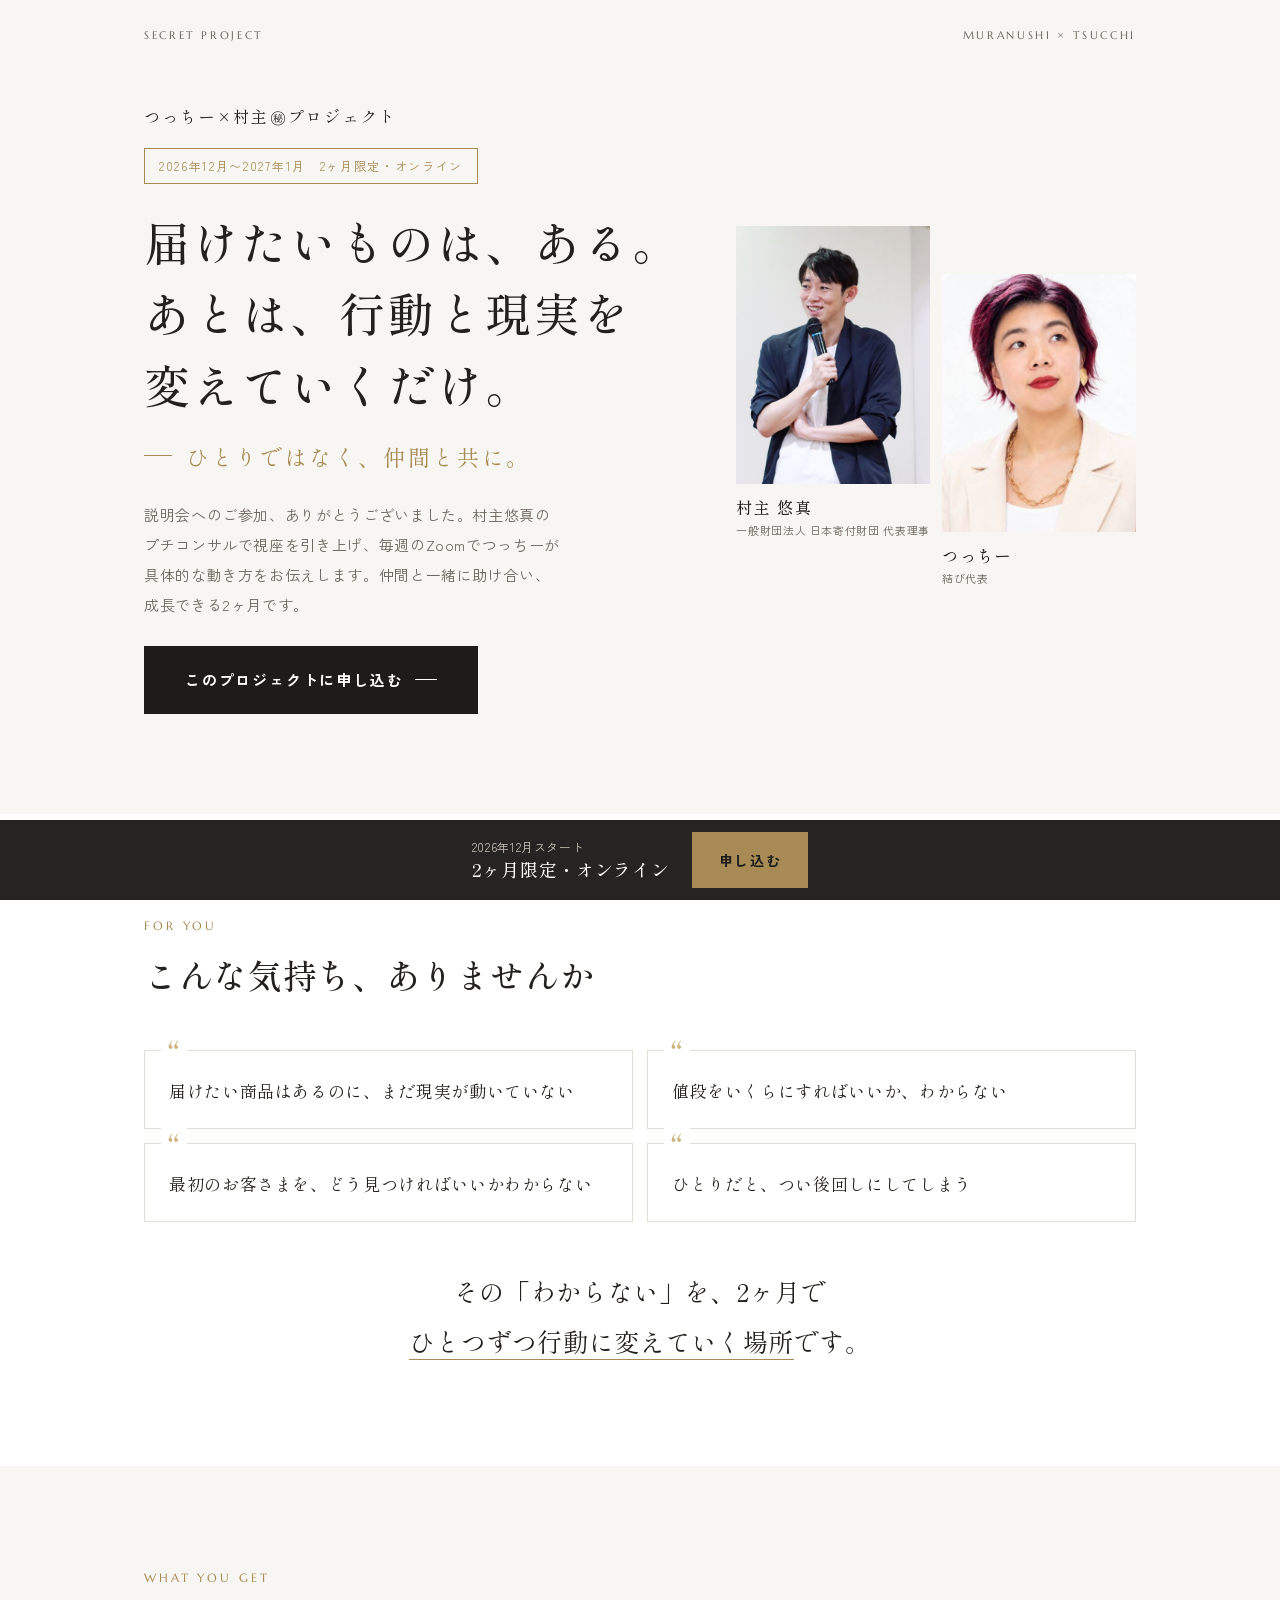
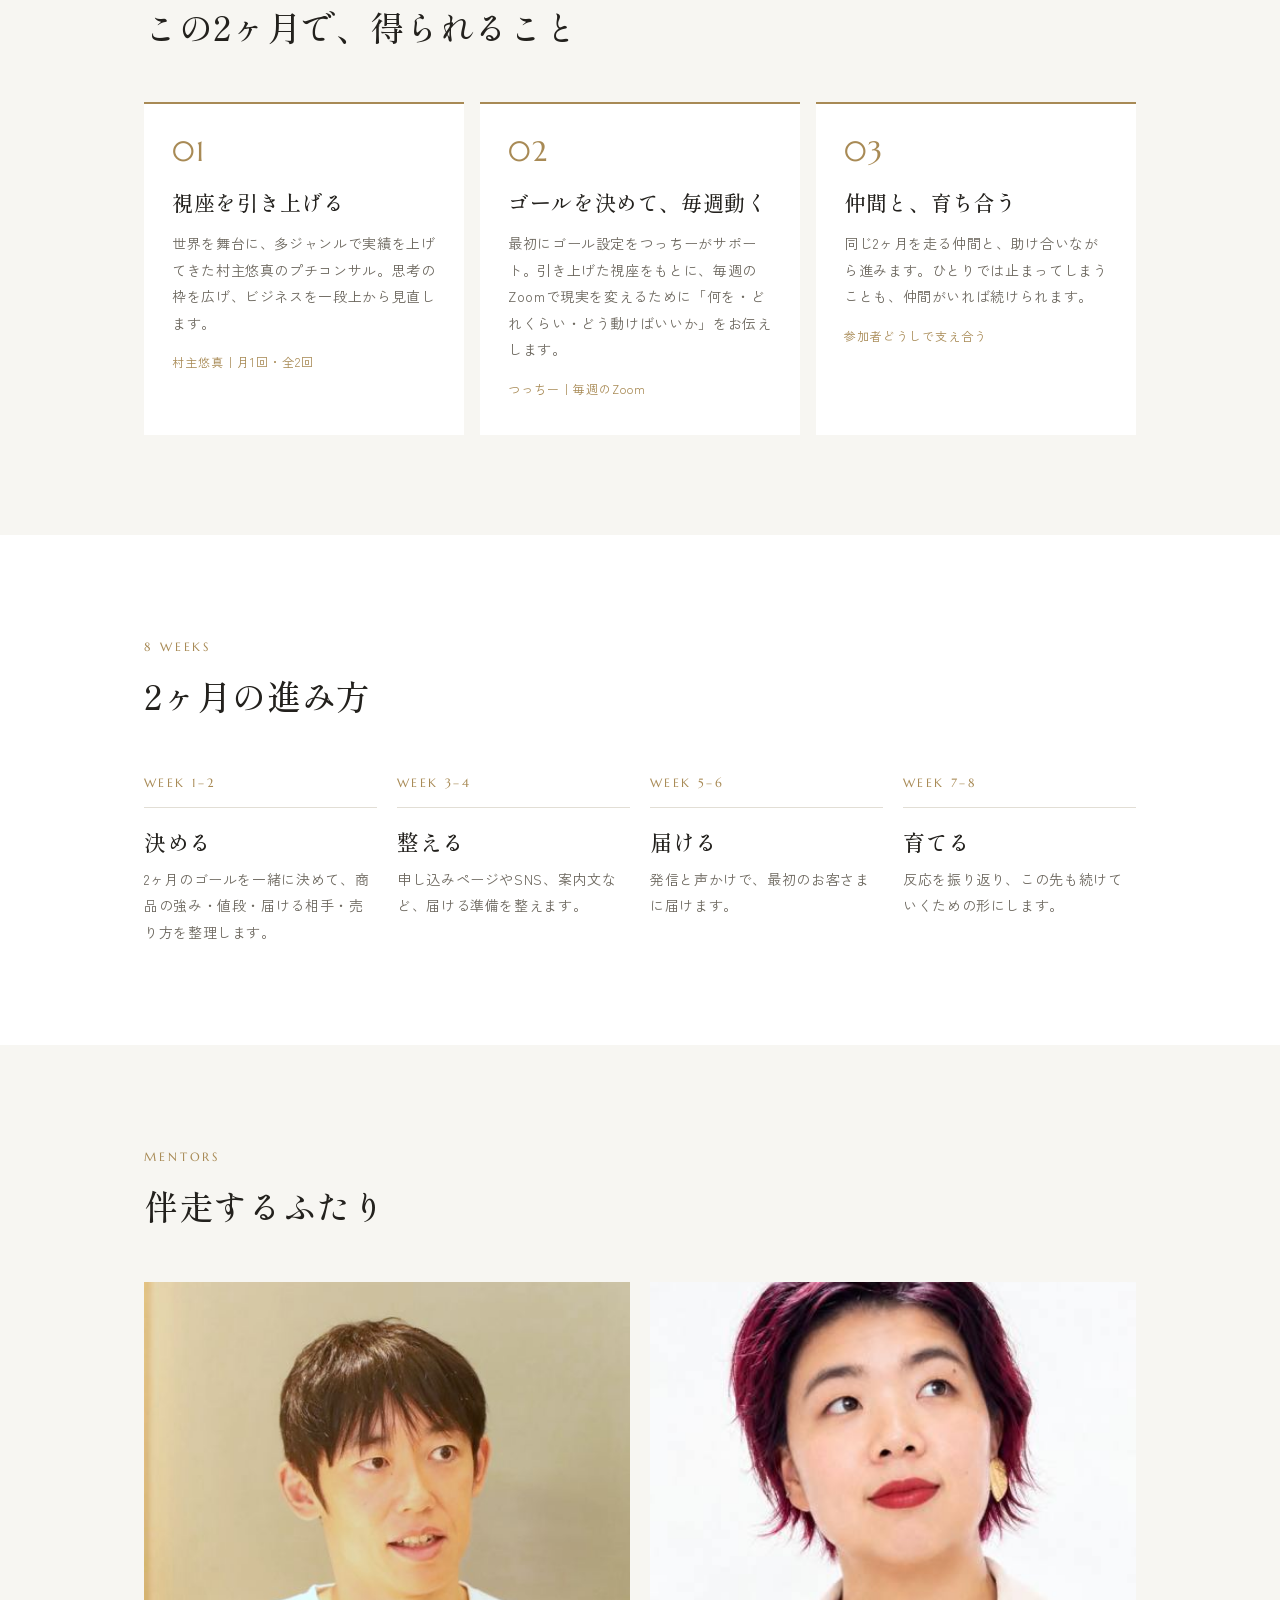
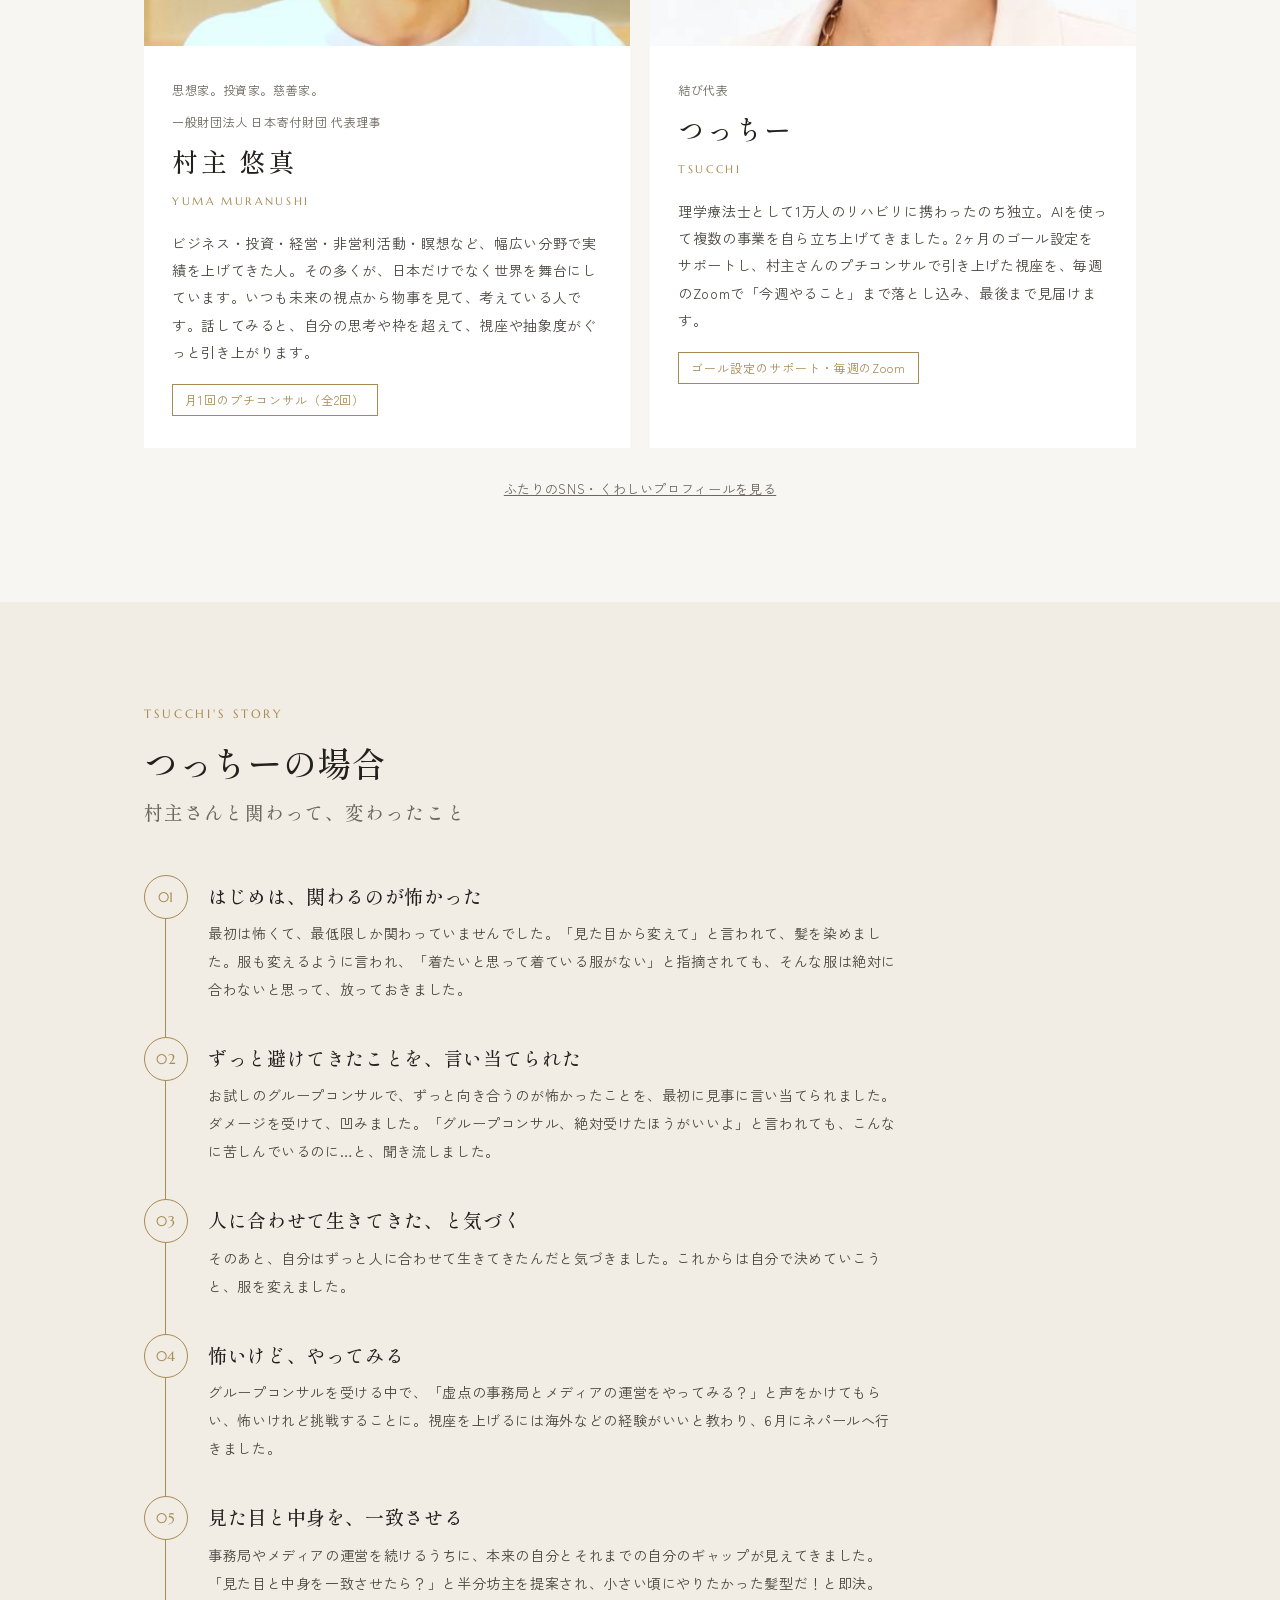
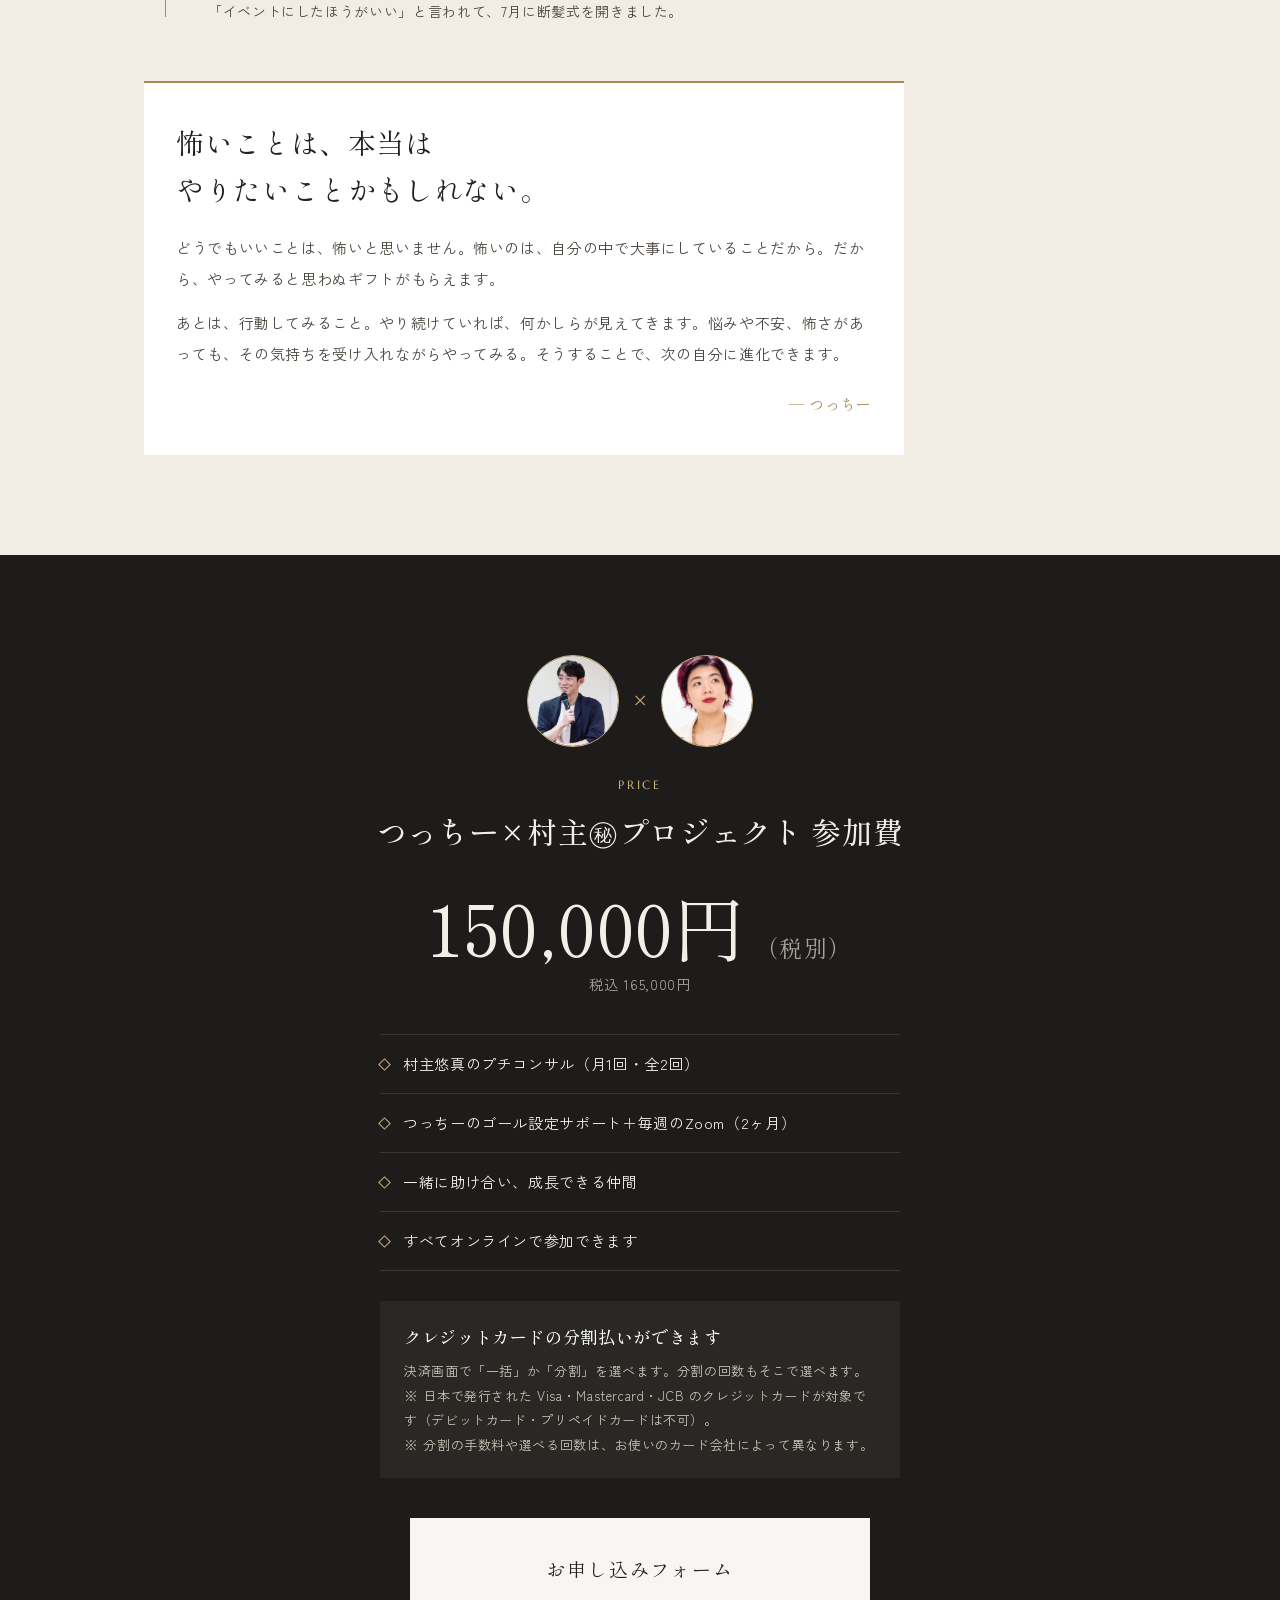
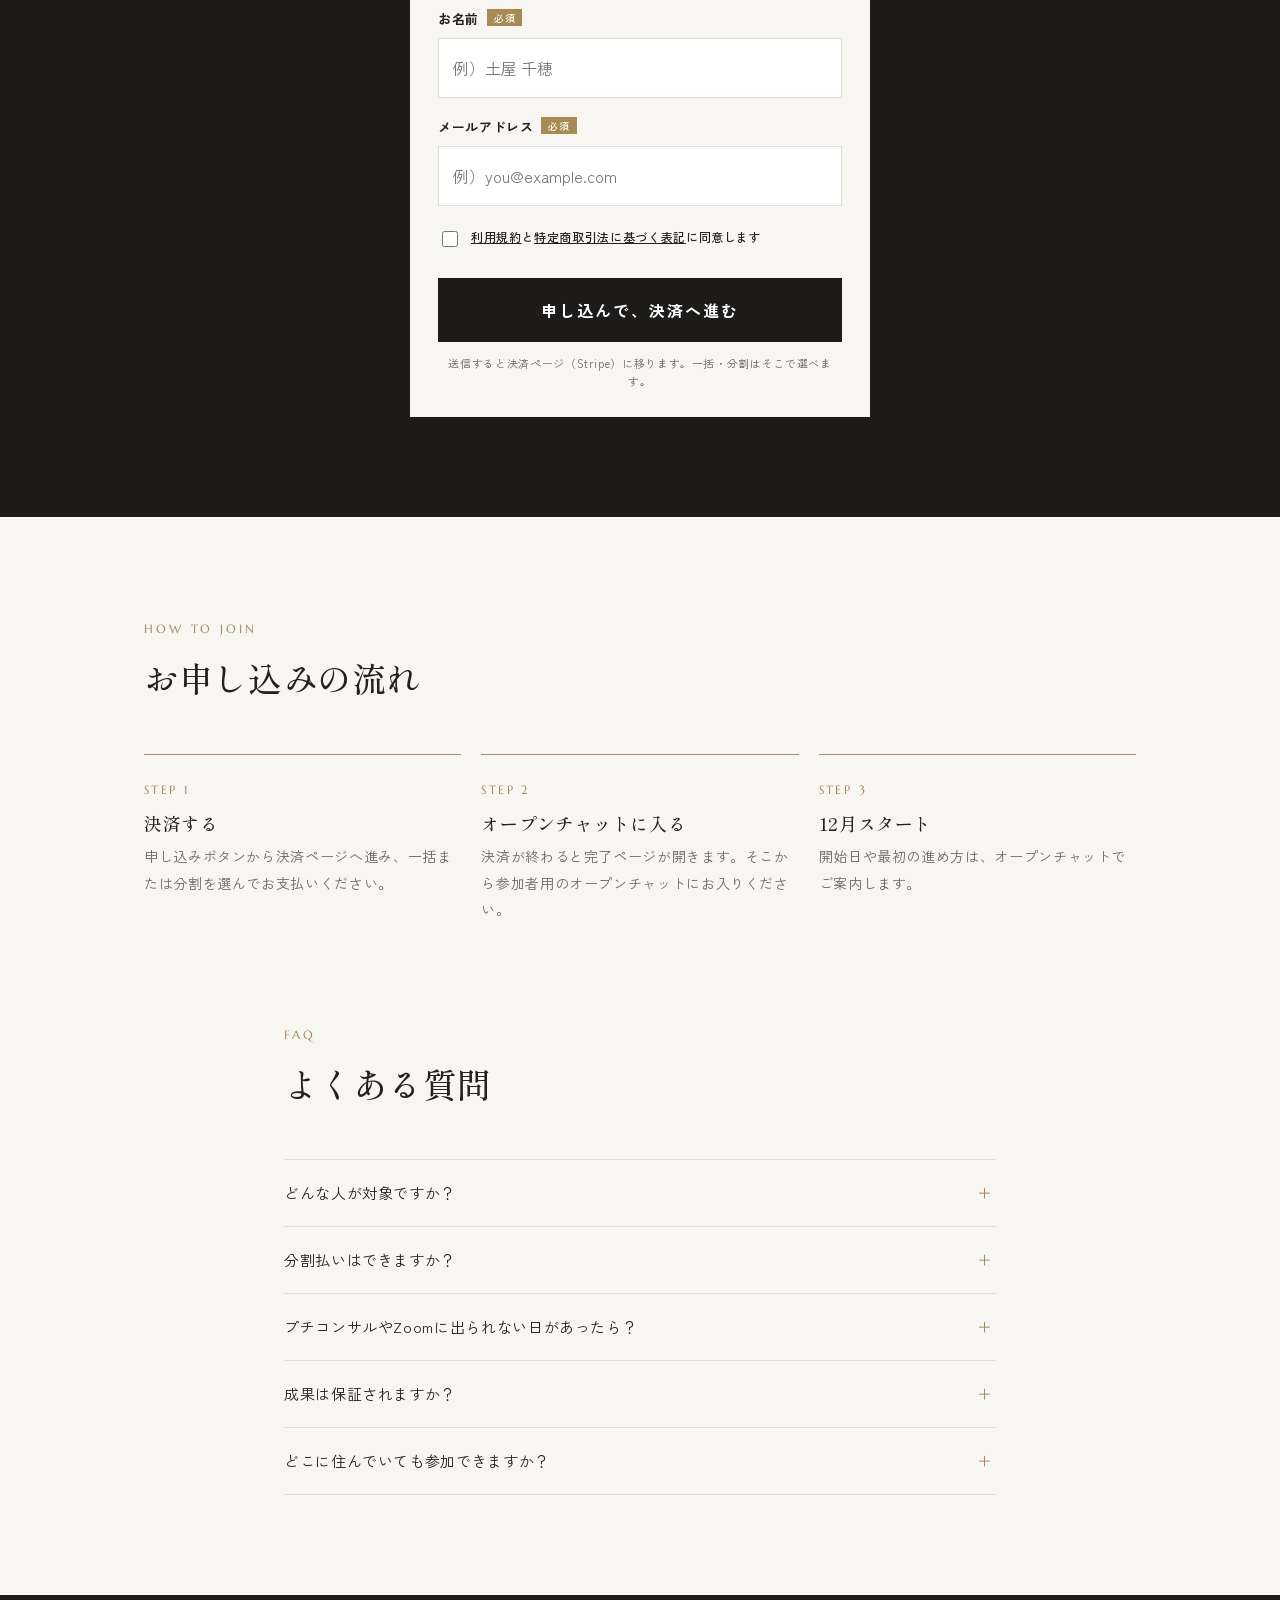
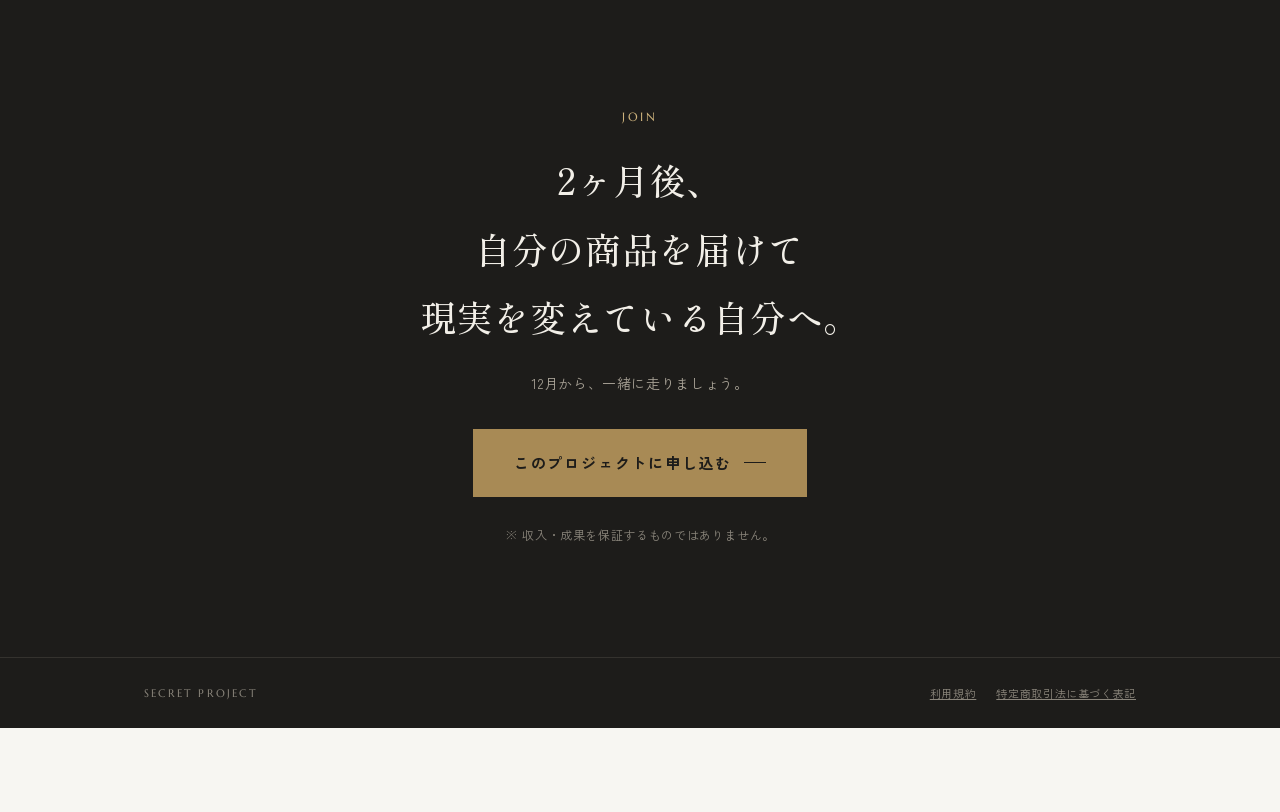
==== apply.html @ f1e8f5a0 "つっちーの変化ストーリーを追加" ====
<!DOCTYPE html>
<html lang="ja">
<head>
<meta charset="utf-8">
<meta name="viewport" content="width=device-width, initial-scale=1, viewport-fit=cover">
<title>お申し込み｜つっちー×村主㊙︎プロジェクト</title>
<meta name="robots" content="noindex">
<meta name="description" content="つっちー×村主㊙︎プロジェクトのお申し込みページ。2026年12月スタート・2ヶ月限定・オンライン。">
<meta property="og:title" content="お申し込み｜つっちー×村主㊙︎プロジェクト">
<meta property="og:description" content="届けたいものは、ある。あとは、ひとりではなく仲間と共に、行動と現実を変えていくだけ。2026年12月スタート・2ヶ月限定・オンライン。">
<link rel="stylesheet" href="https://fonts.googleapis.com/css2?family=Shippori+Mincho:wght@500;600&family=Zen+Kaku+Gothic+New:wght@400;500;700&family=Marcellus&display=swap">
<style>
/* Layout: 静かな紙面 → 中央に濃い色の「料金」帯。申し込みボタンを要所とスマホ下部に固定 */
:root{
  --bg:#f7f6f2; --paper:#fff; --ink:#23211d; --sub:#6d685f; --line:#e2ded5;
  --gold:#a88a55; --gold2:#cdb27c; --deep:#1d1c1a; --deep2:#2a2824;
  --min:"Shippori Mincho","Hiragino Mincho ProN","Yu Mincho",serif;
  --body:"Zen Kaku Gothic New","Hiragino Sans","Yu Gothic",sans-serif;
  --en:"Marcellus","Times New Roman",serif;
}
*{box-sizing:border-box}
html{scroll-behavior:smooth}
body{margin:0;background:var(--bg);color:var(--ink);font-family:var(--body);font-size:16px;line-height:2;letter-spacing:.04em;padding-bottom:84px}
img{max-width:100%;display:block}
a{color:inherit}
.wrap{max-width:1040px;margin:0 auto;padding-left:max(24px,env(safe-area-inset-left,0px));padding-right:max(24px,env(safe-area-inset-right,0px))}
h1,h2,h3{font-family:var(--min);font-weight:500;margin:0;line-height:1.6;text-wrap:balance}
p{margin:0}
.en{font-family:var(--en);color:var(--gold);letter-spacing:.24em;font-size:12px;display:block}
section{padding-block:100px}
.ttl{margin-bottom:48px}
.ttl h2{font-size:clamp(24px,3.4vw,34px);margin-top:10px}
.ttl p{color:var(--sub);margin-top:14px;font-size:15px;max-width:34em}

/* buttons */
.btn{display:inline-flex;align-items:center;justify-content:center;gap:12px;background:var(--deep);color:#fff;text-decoration:none;padding:18px 40px;font-size:15px;font-weight:700;letter-spacing:.12em;border:1px solid var(--deep);transition:background .25s,color .25s}
.btn::after{content:"";width:22px;height:1px;background:currentColor;transition:width .25s}
.btn:hover,.btn:focus-visible{background:var(--gold);border-color:var(--gold);outline:none}
.btn:hover::after{width:32px}
.btn.light{background:var(--gold);border-color:var(--gold);color:var(--deep)}
.btn.light:hover,.btn.light:focus-visible{background:#fff;border-color:#fff}
.btn[aria-disabled="true"]{background:#9a958c;border-color:#9a958c;pointer-events:none}
.note-s{font-size:12px;color:var(--sub);margin-top:12px}

/* top */
.top{display:flex;justify-content:space-between;padding-block:24px;font-family:var(--en);letter-spacing:.24em;font-size:11px;color:var(--sub);gap:12px;flex-wrap:wrap}

/* hero */
.hero{padding-block:30px 100px}
.hero .grid{display:grid;grid-template-columns:1.05fr 1fr;gap:56px;align-items:center}
.badge{display:inline-flex;gap:10px;align-items:center;border:1px solid var(--gold);color:var(--gold);font-size:12px;letter-spacing:.14em;padding:5px 14px}
.hero h1{font-size:clamp(25px,4.2vw,46px);line-height:1.55;letter-spacing:.06em;margin-top:22px}
.hero .lead{color:var(--sub);margin-top:22px;font-size:15px;max-width:28em}
.hero .price-mini{display:flex;align-items:baseline;gap:14px;flex-wrap:wrap;margin-top:30px;padding-top:20px;border-top:1px solid var(--line)}
.hero .price-mini b{font-family:var(--min);font-weight:500;font-size:30px;letter-spacing:.02em}
.hero .price-mini span{font-size:13px;color:var(--sub)}
.hero .btn{margin-top:26px}
.pair{display:grid;grid-template-columns:1fr 1fr;gap:12px}
.pair figure{margin:0;min-width:0}
.pair figure:last-child{margin-top:48px}
.pair img{width:100%;aspect-ratio:3/4;object-fit:cover}
.pair figcaption{font-size:11px;color:var(--sub);margin-top:10px;line-height:1.7}
.pair figcaption b{display:block;font-family:var(--min);font-weight:500;color:var(--ink);font-size:16px;letter-spacing:.1em}

/* worry */
.worry{background:var(--paper)}
.worry ul{list-style:none;margin:0;padding:0;display:grid;grid-template-columns:repeat(2,1fr);gap:14px}
.worry li{border:1px solid var(--line);padding:26px 24px 22px;font-family:var(--min);font-size:17px;line-height:1.7;min-width:0;position:relative}
.worry li::before{content:"“";position:absolute;top:-16px;left:16px;font-family:var(--en);font-size:40px;color:var(--gold2);line-height:1;background:var(--paper);padding:0 6px}
.worry .answer{margin-top:44px;text-align:center;font-family:var(--min);font-size:clamp(19px,2.6vw,25px);line-height:2}
.worry .answer em{font-style:normal;border-bottom:1px solid var(--gold)}

/* get */
.get{display:grid;grid-template-columns:repeat(3,1fr);gap:16px}
.get div{background:var(--paper);padding:34px 28px;min-width:0;border-top:2px solid var(--gold)}
.get .no{font-family:var(--en);color:var(--gold);font-size:28px;line-height:1}
.get h3{font-size:21px;margin:16px 0 10px}
.get p{color:var(--sub);font-size:14px;line-height:1.9}
.get small{display:block;margin-top:14px;font-size:12px;color:var(--gold);letter-spacing:.08em}

/* flow */
.flow{background:var(--paper)}
.steps{display:grid;grid-template-columns:repeat(4,1fr);gap:20px;position:relative}
.step{min-width:0}
.step .wk{font-family:var(--en);font-size:12px;letter-spacing:.2em;color:var(--gold);display:block;padding-bottom:12px;border-bottom:1px solid var(--line)}
.step h3{font-size:22px;margin:16px 0 6px}
.step p{color:var(--sub);font-size:14px;line-height:1.9}

/* mentors */
.mentors{display:grid;grid-template-columns:1fr 1fr;gap:20px}
.mentor{background:var(--paper);min-width:0}
.mentor img{width:100%;aspect-ratio:4/3;object-fit:cover;object-position:50% 22%}
.mentor .b{padding:26px 28px 32px}
.mentor .role{font-size:12px;color:var(--sub);line-height:1.8}
.mentor h3{font-size:26px;letter-spacing:.12em;margin-top:4px}
.mentor .rn{font-family:var(--en);font-size:11px;letter-spacing:.24em;color:var(--gold)}
.mentor p{color:#4a463f;font-size:14px;line-height:1.95;margin-top:16px}
.mentor .tag{display:inline-block;margin-top:18px;font-size:12px;border:1px solid var(--gold);color:var(--gold);padding:3px 12px;letter-spacing:.08em}
.more{text-align:center;margin-top:28px;font-size:13px}
.more a{color:var(--sub)}

/* price band */
.priceband{background:var(--deep);color:#f2efe8}
.priceband .en{color:var(--gold2)}
.pcard{max-width:720px;margin:0 auto;text-align:center}
.pcard h2{font-size:clamp(22px,3vw,30px);margin-top:10px}
.pcard .yen{font-family:var(--min);font-size:clamp(46px,8vw,72px);line-height:1.2;margin-top:28px;letter-spacing:.02em}
.pcard .yen small{font-size:.32em;color:#a9a397;margin-left:8px}
.pcard .tax{color:#a9a397;font-size:14px}
.pcard ul{list-style:none;margin:36px auto 0;padding:0;text-align:left;max-width:520px;border-top:1px solid #3a3731}
.pcard li{padding:14px 0;border-bottom:1px solid #3a3731;font-size:15px;display:flex;gap:14px}
.pcard li::before{content:"";flex:none;width:7px;height:7px;border:1px solid var(--gold2);transform:rotate(45deg);margin-top:11px}
.split{margin:30px auto 0;max-width:520px;background:var(--deep2);padding:20px 24px;text-align:left;font-size:13px;color:#c9c4b8;line-height:1.9}
.split b{display:block;font-family:var(--min);font-weight:500;font-size:17px;color:#fff;margin-bottom:6px}
.pcard .btn{margin-top:36px;width:100%;max-width:420px;padding-block:20px;font-size:16px}
.pcard .agree{font-size:12px;color:#a9a397;margin-top:16px}
.pcard .agree a{color:#e9e4d8}


.duo{display:flex;align-items:center;justify-content:center;gap:14px;margin-bottom:26px}
.duo img{width:92px;height:92px;border-radius:50%;object-fit:cover;border:1px solid var(--gold2)}
.duo span{font-family:var(--en);color:var(--gold2);font-size:22px}
.apply{max-width:460px;margin:40px auto 0;text-align:left;background:#f7f6f2;color:var(--ink);padding:32px 28px 26px;scroll-margin-top:24px}
.apply .ftitle{font-family:var(--min);font-size:19px;text-align:center;margin-bottom:18px;letter-spacing:.1em}
.apply label{display:block;font-size:13px;font-weight:700;margin:16px 0 6px}
.apply label em{font-style:normal;font-size:10px;font-weight:500;background:var(--gold);color:#fff;padding:1px 7px;margin-left:8px;vertical-align:2px}
.apply input[type=text],.apply input[type=email]{width:100%;font:inherit;font-size:16px;padding:13px 14px;border:1px solid var(--line);background:#fff;color:var(--ink);border-radius:0}
.apply input:focus{outline:none;border-color:var(--gold);box-shadow:0 0 0 3px rgba(168,138,85,.18)}
.apply .chk{display:flex;gap:10px;align-items:flex-start;font-weight:500;font-size:12px;line-height:1.8;margin-top:20px}
.apply .chk input{margin-top:5px;accent-color:var(--gold);width:16px;height:16px;flex:none}
.apply .chk a{color:var(--ink)}
.apply .btn::after{display:none}
.apply .btn{width:100%;margin-top:22px;padding-block:19px;font-size:16px;cursor:pointer;font-family:inherit}
.apply .btn.light{background:var(--deep);border-color:var(--deep);color:#fff}
.apply .btn.light:hover,.apply .btn.light:focus-visible{background:var(--gold);border-color:var(--gold)}
.apply .btn[disabled]{opacity:.6;pointer-events:none}
.apply .fnote{font-size:11px;color:var(--sub);text-align:center;margin-top:12px;line-height:1.7}
.apply .err{color:#a33a2b;font-size:13px;margin-top:12px}
.hp{position:absolute;left:-9999px;width:1px;height:1px;opacity:0}

/* how to */
.how{display:grid;grid-template-columns:repeat(3,1fr);gap:20px}
.how div{border-top:1px solid var(--gold);padding-top:16px;min-width:0}
.how .n{font-family:var(--en);color:var(--gold);font-size:12px;letter-spacing:.2em}
.how h3{font-size:18px;margin:6px 0}
.how p{color:var(--sub);font-size:14px;line-height:1.9}

/* faq */
.faq{max-width:760px}
details{border-bottom:1px solid var(--line)}
details:first-of-type{border-top:1px solid var(--line)}
summary{cursor:pointer;list-style:none;padding:18px 34px 18px 0;position:relative;font-size:15px}
summary::-webkit-details-marker{display:none}
summary::after{content:"+";position:absolute;right:4px;top:14px;font-family:var(--en);font-size:20px;color:var(--gold)}
details[open] summary::after{content:"−"}
details p{color:var(--sub);font-size:14px;padding-bottom:18px}
summary:focus-visible{outline:1px solid var(--gold)}

/* close */
.close{background:var(--deep);color:#f2efe8;text-align:center;padding-block:110px}
.close h2{font-size:clamp(23px,3.6vw,36px);line-height:1.9}
.close p{color:#a9a397;font-size:14px;margin-top:18px}
.close .btn{margin-top:32px}
.close .note{font-size:12px;margin-top:26px;color:#8a857b}
footer{background:var(--deep);color:#8a857b;border-top:1px solid #34322e;padding-block:24px;font-size:11px}
footer .wrap{display:flex;justify-content:space-between;gap:12px;flex-wrap:wrap}
footer span:first-child{font-family:var(--en);letter-spacing:.2em}
footer .links{display:flex;gap:20px;flex-wrap:wrap}
footer a{color:#8a857b}

/* sticky bar */
.sticky{position:fixed;left:0;right:0;bottom:0;z-index:20;background:rgba(29,28,26,.96);color:#f2efe8;padding:12px max(16px,env(safe-area-inset-right,0px)) calc(12px + env(safe-area-inset-bottom,0px)) max(16px,env(safe-area-inset-left,0px));display:flex;align-items:center;justify-content:center;gap:22px;transform:translateY(0);transition:transform .3s}
.sticky.hide{transform:translateY(110%)}
.sticky .p{font-size:12px;color:#c9c4b8;line-height:1.5}
.sticky .p b{display:block;font-family:var(--min);font-weight:500;font-size:18px;color:#fff;letter-spacing:.04em}
.sticky .btn{padding:13px 26px;font-size:14px}
.sticky .btn::after{display:none}

@media (max-width:820px){
  section{padding-block:72px}
  .hero{padding-bottom:72px}
  .hero .grid{grid-template-columns:1fr;gap:40px}
  .worry ul,.get,.mentors,.how{grid-template-columns:1fr}
  .steps{grid-template-columns:1fr 1fr;gap:32px 20px}
  .hero .btn{width:100%}
}
@media (max-width:440px){.steps{grid-template-columns:1fr}.sticky{gap:14px}.sticky .p b{font-size:16px}}
@media (prefers-reduced-motion:reduce){html{scroll-behavior:auto}.sticky,.btn,.btn::after{transition:none}}
.together{font-family:"Shippori Mincho","Hiragino Mincho ProN","Yu Mincho",serif;color:#a88a55;font-size:clamp(17px,2.2vw,22px);letter-spacing:.12em;margin-top:14px;display:flex;align-items:center;gap:14px}
.together::before{content:"";width:28px;height:1px;background:#a88a55;flex:none}
.pname{display:inline-block;font-family:var(--min);font-size:16px;letter-spacing:.14em;color:var(--ink);margin-bottom:4px}

.story{background:#f1ede4}
.story .ttl h2 small{display:block;font-size:.55em;color:var(--sub);margin-top:6px;letter-spacing:.06em}
.tl{list-style:none;margin:0;padding:0;position:relative;max-width:760px}
.tl::before{content:"";position:absolute;left:21px;top:8px;bottom:8px;width:1px;background:var(--gold)}
.tl li{display:grid;grid-template-columns:44px 1fr;gap:20px;padding-bottom:34px;position:relative}
.tl li:last-child{padding-bottom:0}
.tl .st{width:44px;height:44px;border-radius:50%;background:#f1ede4;border:1px solid var(--gold);color:var(--gold);font-family:var(--en);font-size:14px;letter-spacing:.06em;display:flex;align-items:center;justify-content:center;position:relative;z-index:1}
.tl li > div{min-width:0;padding-top:6px}
.tl h3{font-size:19px;line-height:1.6;margin:0 0 8px}
.tl p{color:#4a463f;font-size:14px;line-height:2}
.msgbox{max-width:760px;margin-top:56px;background:#fff;border-top:2px solid var(--gold);padding:36px 32px}
.msgbox .lead-q{font-family:var(--min);font-size:clamp(21px,3vw,28px);line-height:1.7;color:var(--ink);margin-bottom:18px}
.msgbox p{color:#4a463f;font-size:15px;line-height:2.1}
.msgbox p + p{margin-top:12px}
.msgbox .sign{text-align:right;font-family:var(--min);color:var(--gold);margin-top:18px}
@media (max-width:600px){.msgbox{padding:28px 22px}.tl li{gap:14px}}
</style>
</head>
<body>

<div class="wrap top"><span>SECRET PROJECT</span><span>MURANUSHI × TSUCCHI</span></div>

<header class="hero"><div class="wrap grid">
  <div>
    <span class="pname">つっちー×村主㊙︎プロジェクト</span><br>
    <span class="badge" style="margin-top:12px">2026年12月〜2027年1月　2ヶ月限定・オンライン</span>
    <h1><span style="white-space:nowrap">届けたいものは、ある。</span><br><span style="white-space:nowrap">あとは、</span><span style="white-space:nowrap">行動と現実を</span><span style="white-space:nowrap">変えていくだけ。</span></h1>
    <p class="together">ひとりではなく、仲間と共に。</p>
    <p class="lead">説明会へのご参加、ありがとうございました。村主悠真のプチコンサルで視座を引き上げ、毎週のZoomでつっちーが具体的な動き方をお伝えします。仲間と一緒に助け合い、成長できる2ヶ月です。</p>
    <a class="btn" href="#apply-form">このプロジェクトに申し込む</a>
  </div>
  <div class="pair">
    <figure><img src="murasugi.jpg" alt="村主悠真"><figcaption><b>村主 悠真</b>一般財団法人 日本寄付財団 代表理事</figcaption></figure>
    <figure><img src="tsucchi.jpg" alt="つっちー"><figcaption><b>つっちー</b>結び代表</figcaption></figure>
  </div>
</div></header>

<section class="worry"><div class="wrap">
  <div class="ttl"><span class="en">FOR YOU</span><h2>こんな気持ち、ありませんか</h2></div>
  <ul>
    <li>届けたい商品はあるのに、まだ現実が動いていない</li>
    <li>値段をいくらにすればいいか、わからない</li>
    <li>最初のお客さまを、どう見つければいいかわからない</li>
    <li>ひとりだと、つい後回しにしてしまう</li>
  </ul>
  <p class="answer">その「わからない」を、2ヶ月で<br><em>ひとつずつ行動に変えていく場所</em>です。</p>
</div></section>

<section><div class="wrap">
  <div class="ttl"><span class="en">WHAT YOU GET</span><h2>この2ヶ月で、得られること</h2></div>
  <div class="get">
    <div><span class="no">01</span><h3>視座を引き上げる</h3><p>世界を舞台に、多ジャンルで実績を上げてきた村主悠真のプチコンサル。思考の枠を広げ、ビジネスを一段上から見直します。</p><small>村主悠真｜月1回・全2回</small></div>
    <div><span class="no">02</span><h3>ゴールを決めて、毎週動く</h3><p>最初にゴール設定をつっちーがサポート。引き上げた視座をもとに、毎週のZoomで現実を変えるために「何を・どれくらい・どう動けばいいか」をお伝えします。</p><small>つっちー｜毎週のZoom</small></div>
    <div><span class="no">03</span><h3>仲間と、育ち合う</h3><p>同じ2ヶ月を走る仲間と、助け合いながら進みます。ひとりでは止まってしまうことも、仲間がいれば続けられます。</p><small>参加者どうしで支え合う</small></div>
  </div>
</div></section>

<section class="flow"><div class="wrap">
  <div class="ttl"><span class="en">8 WEEKS</span><h2>2ヶ月の進み方</h2></div>
  <div class="steps">
    <div class="step"><span class="wk">WEEK 1–2</span><h3>決める</h3><p>2ヶ月のゴールを一緒に決めて、商品の強み・値段・届ける相手・売り方を整理します。</p></div>
    <div class="step"><span class="wk">WEEK 3–4</span><h3>整える</h3><p>申し込みページやSNS、案内文など、届ける準備を整えます。</p></div>
    <div class="step"><span class="wk">WEEK 5–6</span><h3>届ける</h3><p>発信と声かけで、最初のお客さまに届けます。</p></div>
    <div class="step"><span class="wk">WEEK 7–8</span><h3>育てる</h3><p>反応を振り返り、この先も続けていくための形にします。</p></div>
  </div>
</div></section>

<section><div class="wrap">
  <div class="ttl"><span class="en">MENTORS</span><h2>伴走するふたり</h2></div>
  <div class="mentors">
    <div class="mentor">
      <img src="murasugi2.jpg" alt="村主悠真">
      <div class="b">
        <span class="role">思想家。投資家。慈善家。<br>一般財団法人 日本寄付財団 代表理事</span>
        <h3>村主 悠真</h3><span class="rn">YUMA MURANUSHI</span>
        <p>ビジネス・投資・経営・非営利活動・瞑想など、幅広い分野で実績を上げてきた人。その多くが、日本だけでなく世界を舞台にしています。いつも未来の視点から物事を見て、考えている人です。話してみると、自分の思考や枠を超えて、視座や抽象度がぐっと引き上がります。</p>
        <span class="tag">月1回のプチコンサル（全2回）</span>
      </div>
    </div>
    <div class="mentor">
      <img src="tsucchi.jpg" alt="つっちー" style="object-position:50% 18%">
      <div class="b">
        <span class="role">結び代表</span>
        <h3>つっちー</h3><span class="rn">TSUCCHI</span>
        <p>理学療法士として1万人のリハビリに携わったのち独立。AIを使って複数の事業を自ら立ち上げてきました。2ヶ月のゴール設定をサポートし、村主さんのプチコンサルで引き上げた視座を、毎週のZoomで「今週やること」まで落とし込み、最後まで見届けます。</p>
        <span class="tag">ゴール設定のサポート・毎週のZoom</span>
      </div>
    </div>
  </div>
  <p class="more"><a href="index.html#mentors">ふたりのSNS・くわしいプロフィールを見る</a></p>
</div></section>

<section class="story" id="story"><div class="wrap">
  <div class="ttl"><span class="en">TSUCCHI'S STORY</span><h2>つっちーの場合<br><small>村主さんと関わって、変わったこと</small></h2></div>
  <ol class="tl">
    <li><span class="st">01</span><div><h3>はじめは、関わるのが怖かった</h3><p>最初は怖くて、最低限しか関わっていませんでした。「見た目から変えて」と言われて、髪を染めました。服も変えるように言われ、「着たいと思って着ている服がない」と指摘されても、そんな服は絶対に合わないと思って、放っておきました。</p></div></li>
    <li><span class="st">02</span><div><h3>ずっと避けてきたことを、言い当てられた</h3><p>お試しのグループコンサルで、ずっと向き合うのが怖かったことを、最初に見事に言い当てられました。ダメージを受けて、凹みました。「グループコンサル、絶対受けたほうがいいよ」と言われても、こんなに苦しんでいるのに…と、聞き流しました。</p></div></li>
    <li><span class="st">03</span><div><h3>人に合わせて生きてきた、と気づく</h3><p>そのあと、自分はずっと人に合わせて生きてきたんだと気づきました。これからは自分で決めていこうと、服を変えました。</p></div></li>
    <li><span class="st">04</span><div><h3>怖いけど、やってみる</h3><p>グループコンサルを受ける中で、「虚点の事務局とメディアの運営をやってみる？」と声をかけてもらい、怖いけれど挑戦することに。視座を上げるには海外などの経験がいいと教わり、6月にネパールへ行きました。</p></div></li>
    <li><span class="st">05</span><div><h3>見た目と中身を、一致させる</h3><p>事務局やメディアの運営を続けるうちに、本来の自分とそれまでの自分のギャップが見えてきました。「見た目と中身を一致させたら？」と半分坊主を提案され、小さい頃にやりたかった髪型だ！と即決。「イベントにしたほうがいい」と言われて、7月に断髪式を開きました。</p></div></li>
  </ol>
  <div class="msgbox">
    <p class="lead-q">怖いことは、本当は<br>やりたいことかもしれない。</p>
    <p>どうでもいいことは、怖いと思いません。怖いのは、自分の中で大事にしていることだから。だから、やってみると思わぬギフトがもらえます。</p>
    <p>あとは、行動してみること。やり続けていれば、何かしらが見えてきます。悩みや不安、怖さがあっても、その気持ちを受け入れながらやってみる。そうすることで、次の自分に進化できます。</p>
    <p class="sign">― つっちー</p>
  </div>
</div></section>

<section class="priceband" id="price"><div class="wrap">
  <div class="pcard">
    <div class="duo"><img src="murasugi.jpg" alt="村主悠真" style="object-position:50% 20%"><span>×</span><img src="tsucchi.jpg" alt="つっちー" style="object-position:50% 15%"></div>
    <span class="en">PRICE</span>
    <h2>つっちー×村主㊙︎プロジェクト 参加費</h2>
    <div class="yen">150,000円<small>（税別）</small></div>
    <p class="tax">税込 165,000円</p>
    <ul>
      <li>村主悠真のプチコンサル（月1回・全2回）</li>
      <li>つっちーのゴール設定サポート＋毎週のZoom（2ヶ月）</li>
      <li>一緒に助け合い、成長できる仲間</li>
      <li>すべてオンラインで参加できます</li>
    </ul>
    <div class="split">
      <b>クレジットカードの分割払いができます</b>
      決済画面で「一括」か「分割」を選べます。分割の回数もそこで選べます。<br>
      ※ 日本で発行された Visa・Mastercard・JCB のクレジットカードが対象です（デビットカード・プリペイドカードは不可）。<br>
      ※ 分割の手数料や選べる回数は、お使いのカード会社によって異なります。
    </div>
    <form class="apply" id="apply-form" novalidate>
      <p class="ftitle">お申し込みフォーム</p>
      <label for="f-name">お名前<em>必須</em></label>
      <input id="f-name" name="name" type="text" autocomplete="name" placeholder="例）土屋 千穂" required>
      <label for="f-email">メールアドレス<em>必須</em></label>
      <input id="f-email" name="email" type="email" autocomplete="email" inputmode="email" placeholder="例）you@example.com" required>
      <input type="text" name="company" tabindex="-1" autocomplete="off" class="hp" aria-hidden="true">
      <label class="chk"><input id="f-agree" type="checkbox" required> <span><a href="terms.html" target="_blank" rel="noopener">利用規約</a>と<a href="tokushoho.html" target="_blank" rel="noopener">特定商取引法に基づく表記</a>に同意します</span></label>
      <p class="err" id="f-err" hidden></p>
      <button class="btn light" type="submit" id="f-submit">申し込んで、決済へ進む</button>
      <p class="fnote">送信すると決済ページ（Stripe）に移ります。一括・分割はそこで選べます。</p>
    </form>
  </div>
</div></section>

<section><div class="wrap">
  <div class="ttl"><span class="en">HOW TO JOIN</span><h2>お申し込みの流れ</h2></div>
  <div class="how">
    <div><span class="n">STEP 1</span><h3>決済する</h3><p>申し込みボタンから決済ページへ進み、一括または分割を選んでお支払いください。</p></div>
    <div><span class="n">STEP 2</span><h3>オープンチャットに入る</h3><p>決済が終わると完了ページが開きます。そこから参加者用のオープンチャットにお入りください。</p></div>
    <div><span class="n">STEP 3</span><h3>12月スタート</h3><p>開始日や最初の進め方は、オープンチャットでご案内します。</p></div>
  </div>
</div></section>

<section style="padding-top:0"><div class="wrap faq">
  <div class="ttl"><span class="en">FAQ</span><h2>よくある質問</h2></div>
  <details><summary>どんな人が対象ですか？</summary><p>届けたい商品・サービスは決まっていて、これから現実を変えていきたい方が対象です。</p></details>
  <details><summary>分割払いはできますか？</summary><p>はい。日本で発行された Visa・Mastercard・JCB のクレジットカードなら、決済画面で分割を選べます。回数や手数料はカード会社によって異なります。</p></details>
  <details><summary>プチコンサルやZoomに出られない日があったら？</summary><p>日程はオープンチャットで事前にお知らせします。出られない場合は、オープンチャットでご相談ください。</p></details>
  <details><summary>成果は保証されますか？</summary><p>お約束はできません。結果は、取り組みや状況によって変わります。</p></details>
  <details><summary>どこに住んでいても参加できますか？</summary><p>すべてオンラインなので、どこからでも参加できます。</p></details>
</div></section>

<section class="close"><div class="wrap">
  <span class="en" style="color:var(--gold2)">JOIN</span>
  <h2 style="margin-top:16px">2ヶ月後、<br>自分の商品を届けて<br>現実を変えている自分へ。</h2>
  <p>12月から、一緒に走りましょう。</p>
  <a class="btn light" href="#apply-form">このプロジェクトに申し込む</a>
  <p class="note">※ 収入・成果を保証するものではありません。</p>
</div></section>

<footer><div class="wrap"><span>SECRET PROJECT</span><span class="links"><a href="terms.html">利用規約</a><a href="tokushoho.html">特定商取引法に基づく表記</a></span></div></footer>

<div class="sticky" id="sticky">
  <div class="p">2026年12月スタート<b>2ヶ月限定・オンライン</b></div>
  <a class="btn light" href="#apply-form">申し込む</a>
</div>

<script>
// Stripe の決済リンク（結び）と、申し込みの記録先（Apps Script）
const STRIPE_LINK = "https://buy.stripe.com/6oU4gzeBNbOx2x8gM46g80R";
const ENDPOINT = "https://script.google.com/macros/s/AKfycbyUsdAaccVQUo-dpqVONQzHMk9eBuFDLblYPl685n96fbOaE0OBr5KsmgGovenGEC4p/exec";

const form = document.getElementById('apply-form');
const err = document.getElementById('f-err');
const btn = document.getElementById('f-submit');
function showErr(m){ err.textContent = m; err.hidden = false; }
form.addEventListener('submit', e => {
  e.preventDefault();
  err.hidden = true;
  const name = form.name.value.trim();
  const email = form.email.value.trim();
  if (!name) return showErr('お名前を入力してください。');
  if (!/^[^\s@]+@[^\s@]+\.[^\s@]+$/.test(email)) return showErr('メールアドレスを正しく入力してください。');
  if (!document.getElementById('f-agree').checked) return showErr('利用規約と特定商取引法に基づく表記への同意にチェックを入れてください。');
  btn.disabled = true; btn.textContent = '送信しています…';
  const params = new URLSearchParams(location.search);
  const data = { kind:'bootcamp', name, email, company: form.company.value, ref: params.get('ref') || '', page: location.href };
  const go = () => { location.href = STRIPE_LINK + '?prefilled_email=' + encodeURIComponent(email); };
  const timer = setTimeout(go, 4000); // 記録が遅くても決済へ進める
  fetch(ENDPOINT, { method:'POST', headers:{'Content-Type':'text/plain;charset=utf-8'}, body: JSON.stringify(data) })
    .catch(() => {}).finally(() => { clearTimeout(timer); go(); });
});

// 料金の帯が見えている間は、下の固定バーを隠す
const bar = document.getElementById('sticky');
const band = document.getElementById('price');
if ('IntersectionObserver' in window) {
  new IntersectionObserver(es => es.forEach(e => bar.classList.toggle('hide', e.isIntersecting)), {threshold: .15}).observe(band);
}
</script>
</body>
</html>
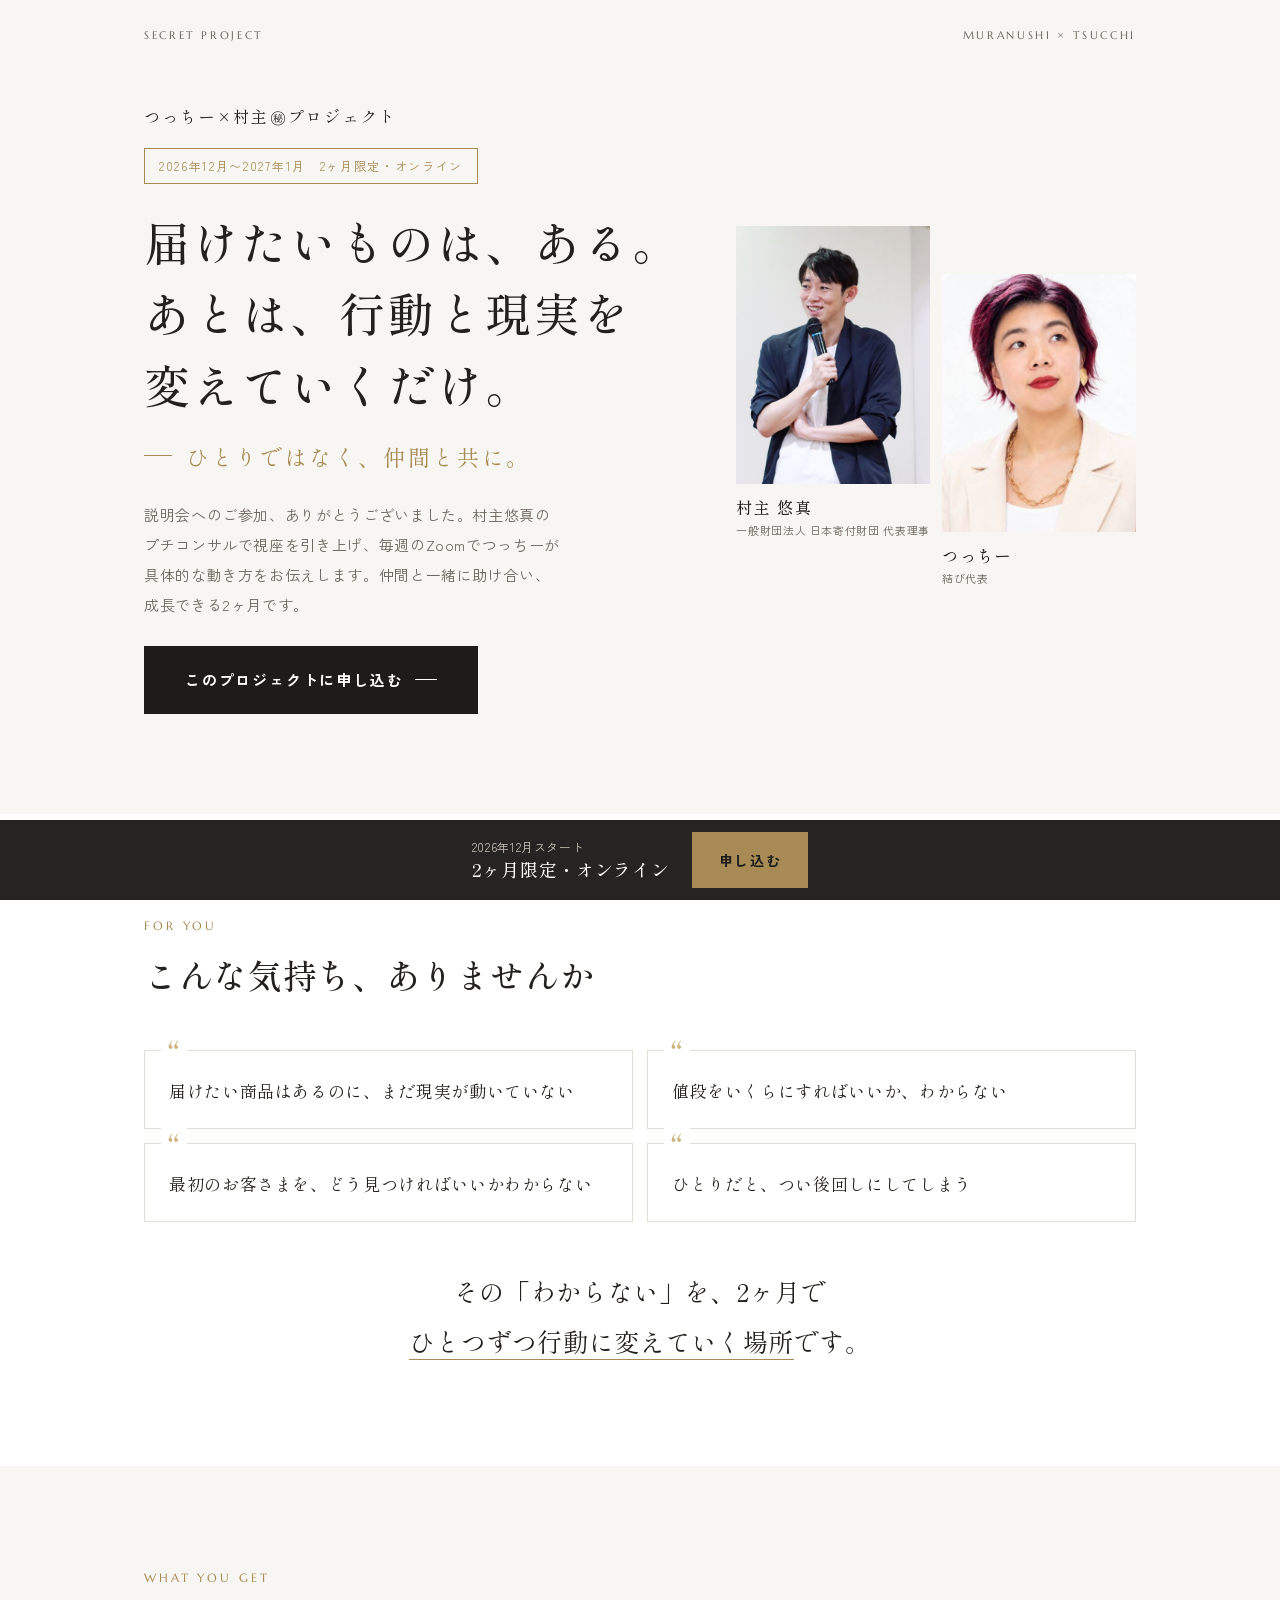
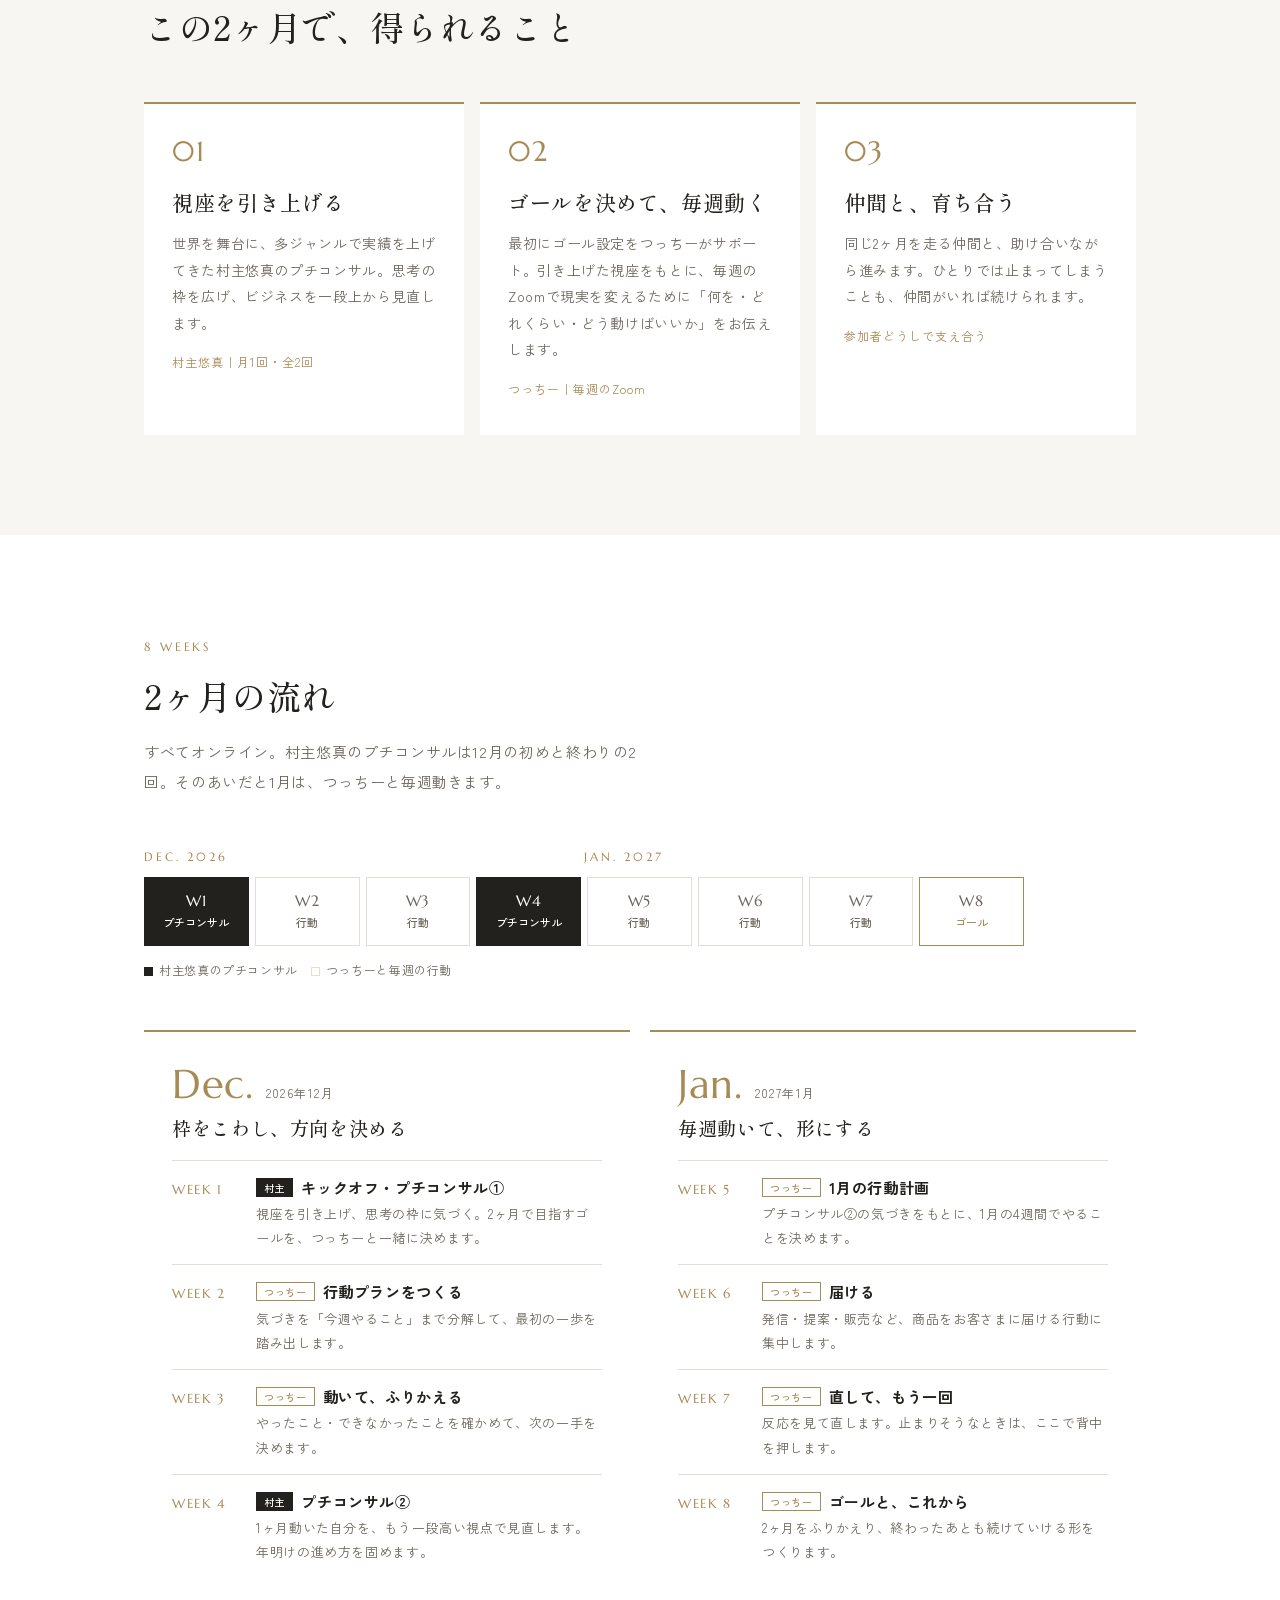
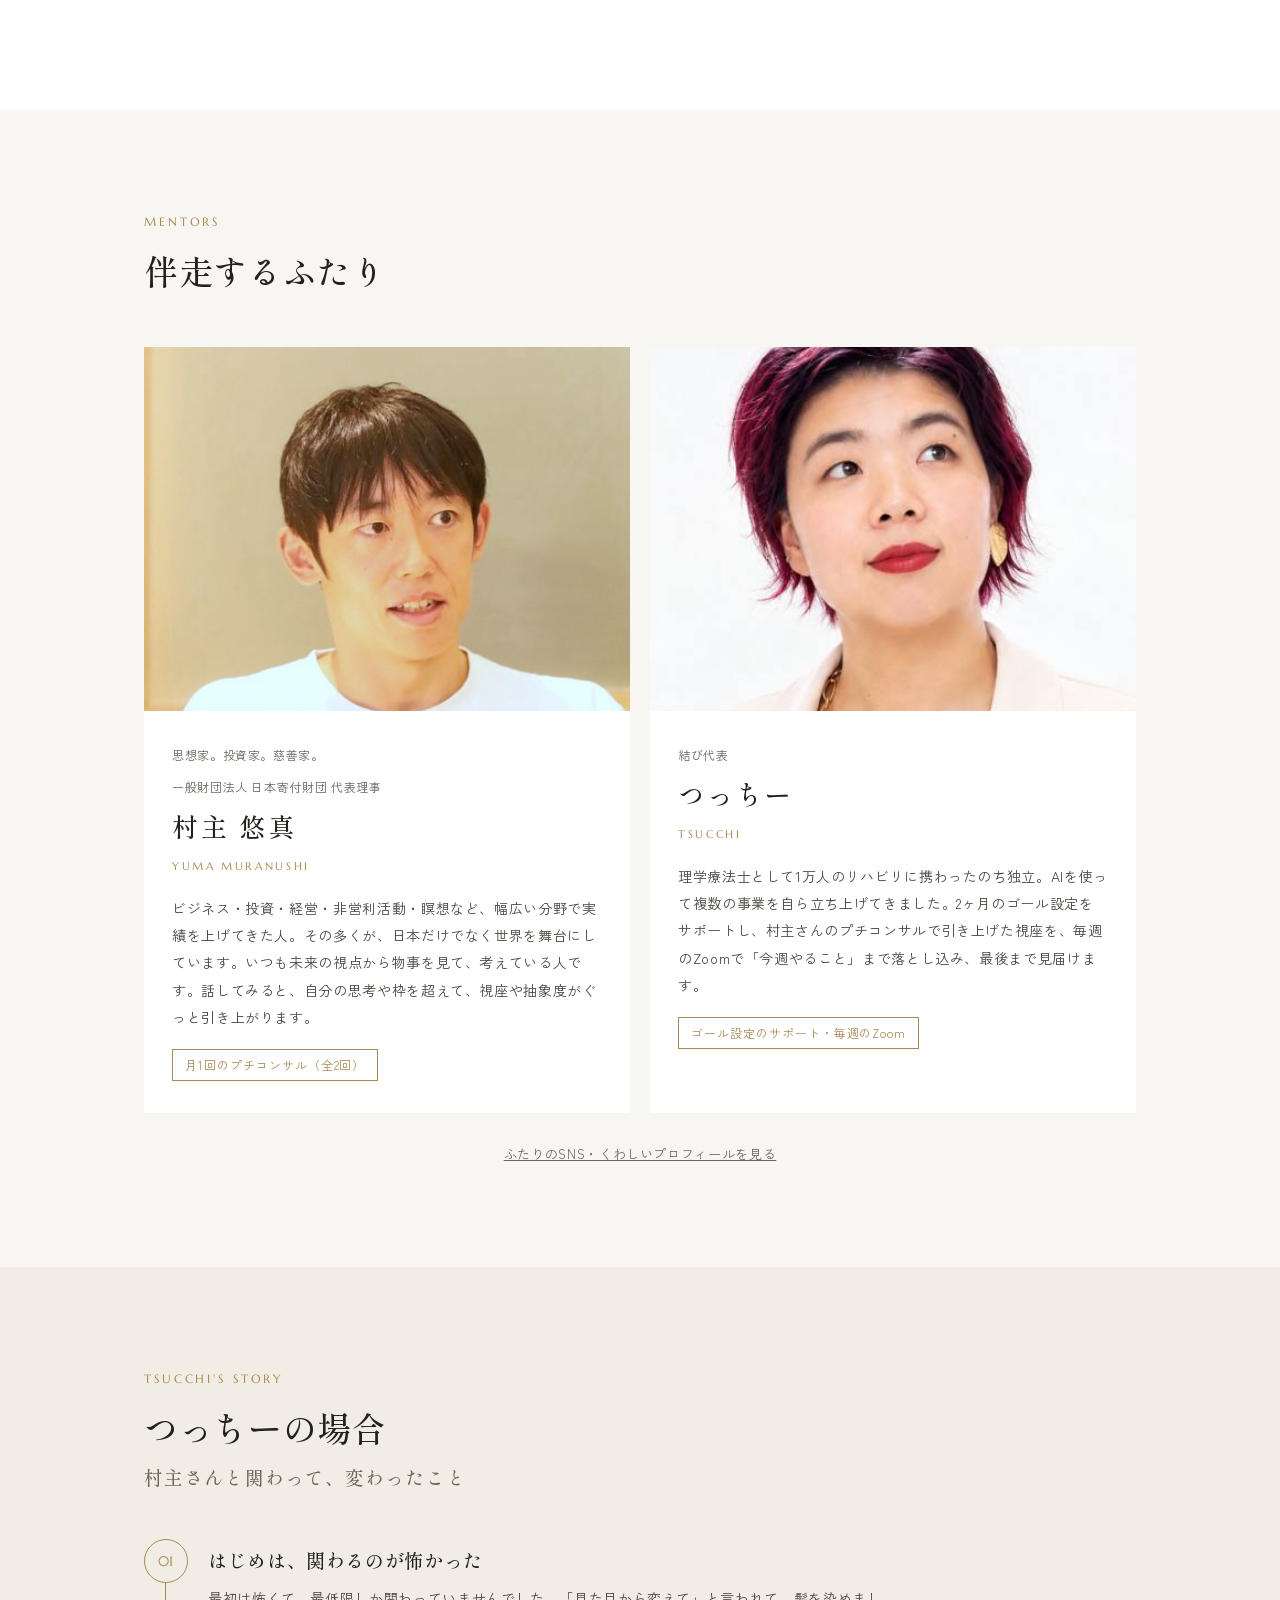
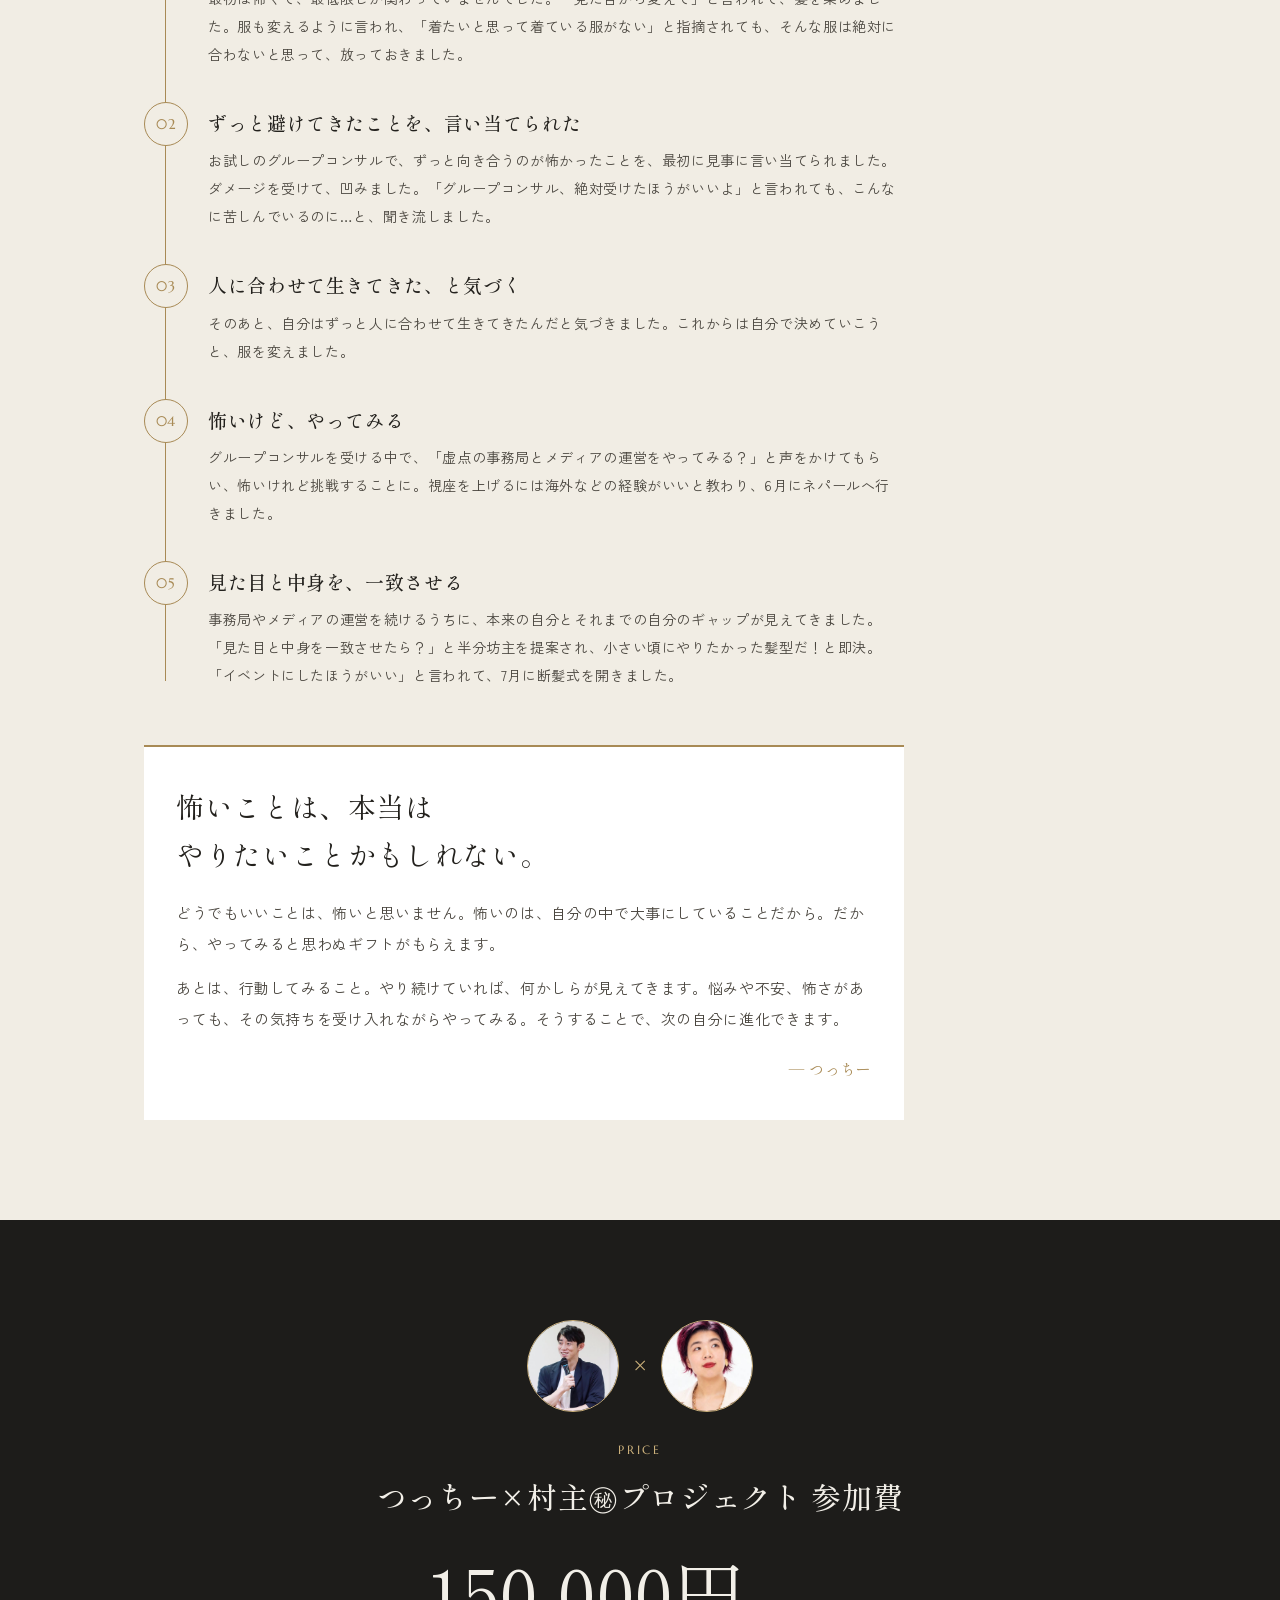
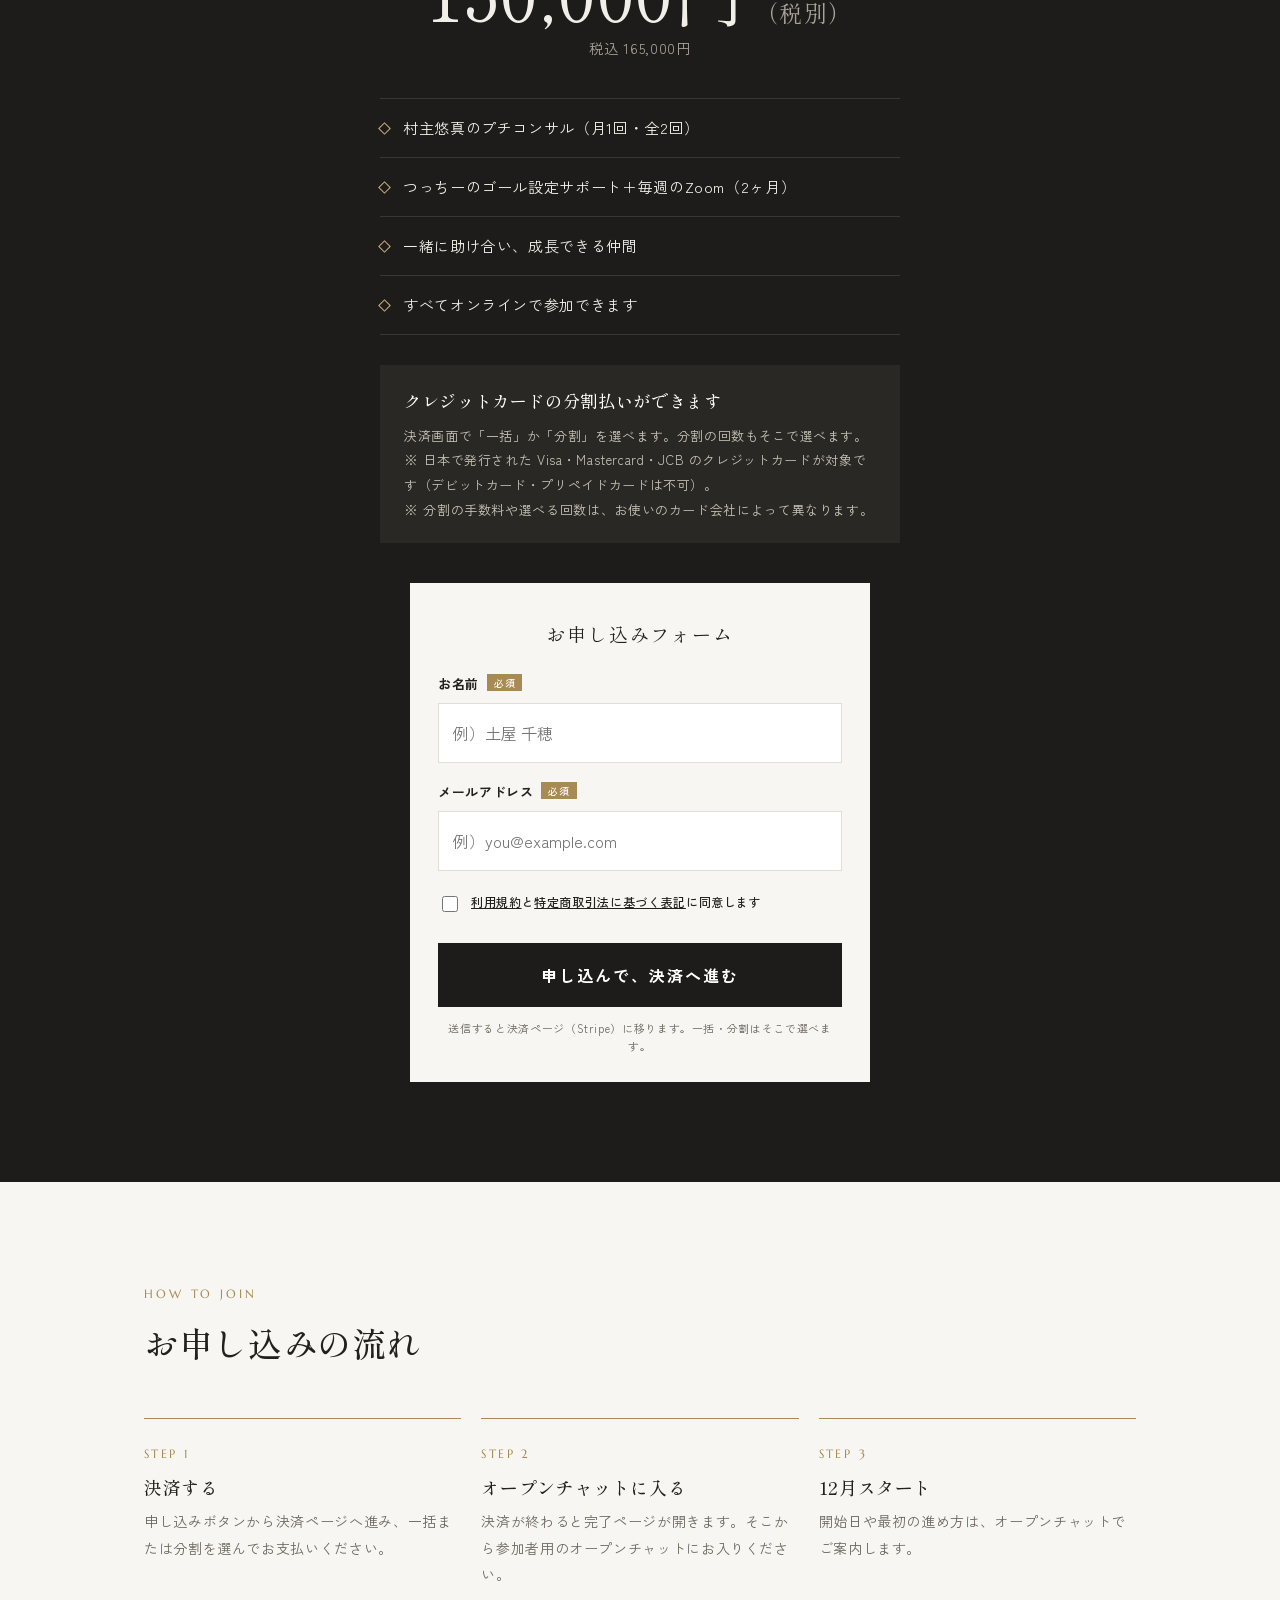
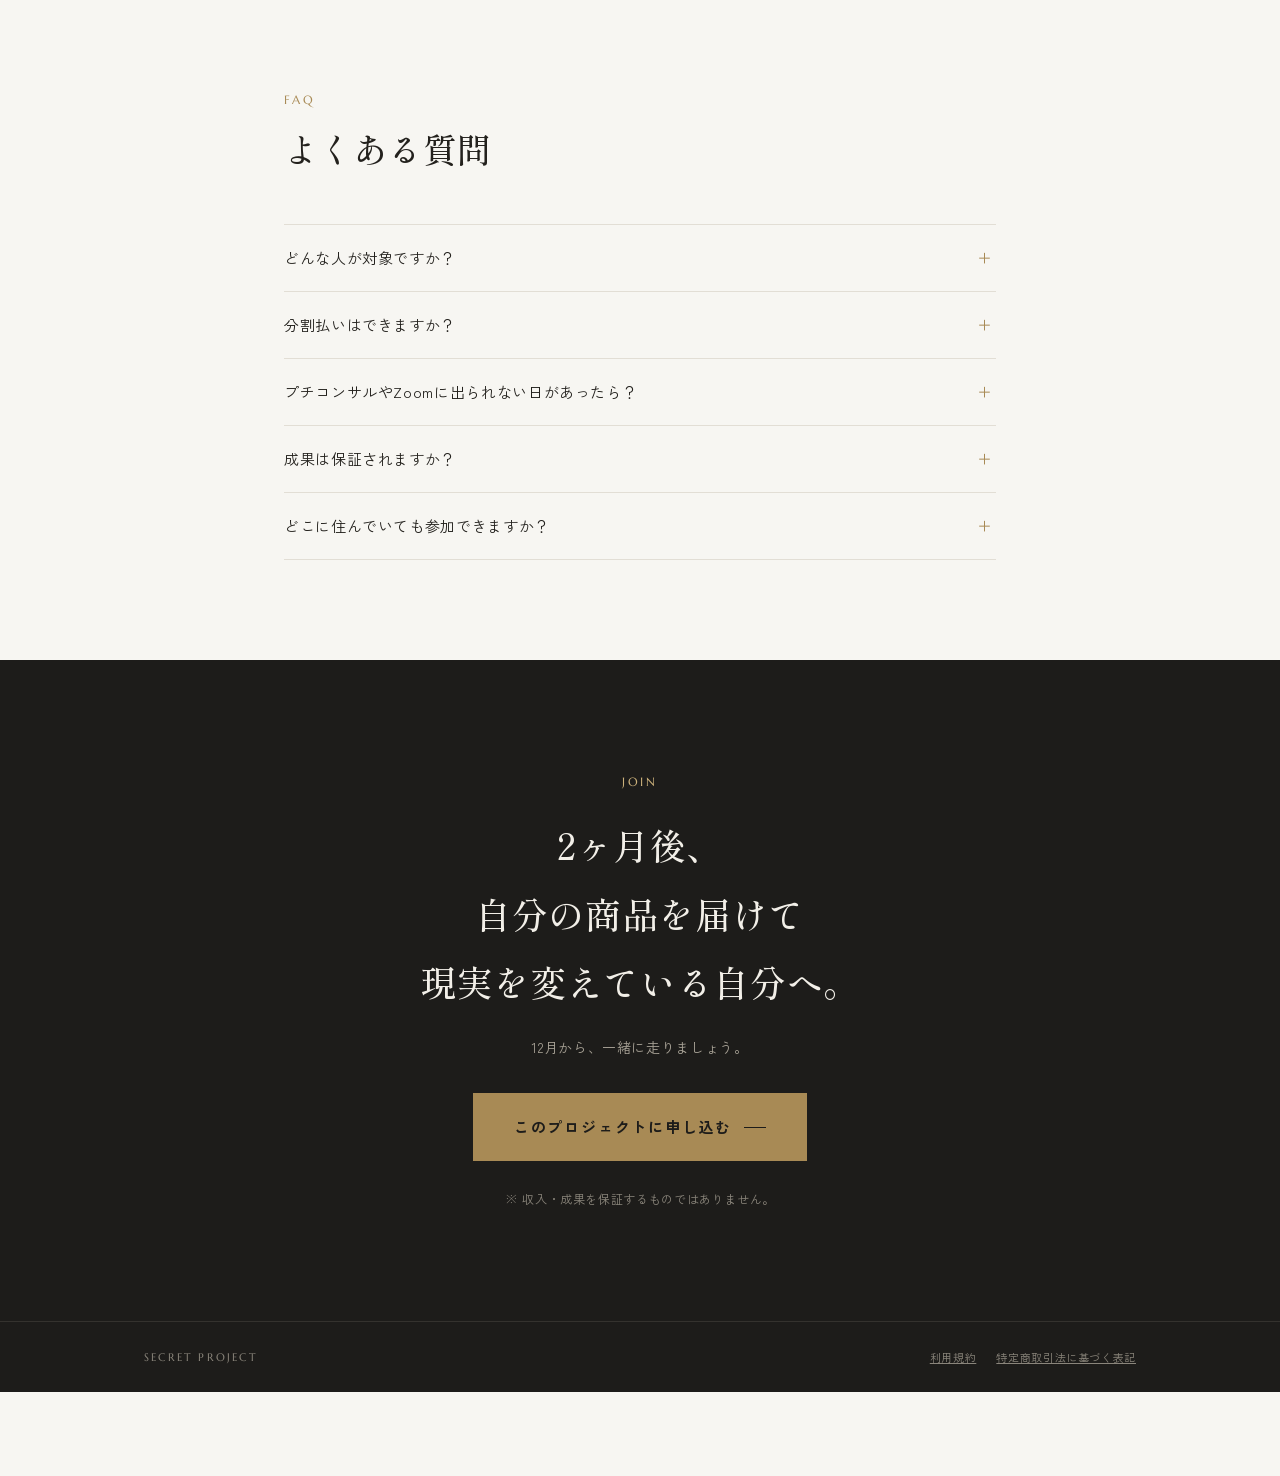
==== commit 1a350580: "2ヶ月の流れを8週グリッド＋月別カードに更新 Co-Authored-By: Claude Opus 5.5 <noreply@anthropic.com> Claude-Session: https" ====
--- a/apply.html
+++ b/apply.html
@@ -206,6 +206,34 @@
 .msgbox p + p{margin-top:12px}
 .msgbox .sign{text-align:right;font-family:var(--min);color:var(--gold);margin-top:18px}
 @media (max-width:600px){.msgbox{padding:28px 22px}.tl li{gap:14px}}
+
+.wkbar{max-width:880px;margin-bottom:48px}
+.wkm{display:grid;grid-template-columns:1fr 1fr;font-family:var(--en);letter-spacing:.24em;color:var(--gold);font-size:12px;margin-bottom:8px}
+.wkg{display:grid;grid-template-columns:repeat(8,1fr);gap:6px}
+.wk2{background:#fff;border:1px solid var(--line);padding:12px 2px;text-align:center;min-width:0}
+.wk2 i{display:block;font-style:normal;font-family:var(--en);font-size:15px;color:var(--sub);line-height:1.4}
+.wk2 b{display:block;font-size:11px;font-weight:500;color:var(--sub);white-space:nowrap;letter-spacing:0}
+.wk2.c{background:#23211d;border-color:#23211d}
+.wk2.c i,.wk2.c b{color:#fff}
+.wk2.f{border:1.5px solid var(--gold)}
+.wk2.f b{color:var(--gold)}
+.wkl{font-size:12px;color:var(--sub);margin-top:12px}
+.dt{display:inline-block;width:9px;height:9px;border:1px solid var(--line);background:#fff;margin-right:6px;vertical-align:-1px}
+.dt.c{background:#23211d;border-color:#23211d}
+.months{display:grid;grid-template-columns:1fr 1fr;gap:20px}
+.month{background:#fff;padding:32px 28px;min-width:0;border-top:2px solid var(--gold)}
+.month .mh{display:flex;align-items:baseline;gap:12px}
+.month .mh b{font-family:var(--en);font-size:40px;font-weight:400;color:var(--gold);line-height:1}
+.month .mh span{font-size:12px;color:var(--sub);letter-spacing:.12em}
+.month h3{font-size:19px;margin:8px 0 16px}
+.ms{display:grid;grid-template-columns:70px 1fr;gap:14px;padding:14px 0;border-top:1px solid var(--line)}
+.ms .w{font-family:var(--en);font-size:13px;color:var(--gold);letter-spacing:.12em;padding-top:2px}
+.ms > div{min-width:0}
+.ms .t{font-weight:700;font-size:15px;line-height:1.7}
+.ms .d{font-size:13px;color:var(--sub);line-height:1.85;margin-top:2px}
+.ms.key .t::before{content:"村主";font-size:10px;font-weight:500;color:#fff;background:#23211d;padding:2px 8px;margin-right:8px;vertical-align:2px}
+.ms.tc .t::before{content:"つっちー";font-size:10px;font-weight:500;color:var(--gold);border:1px solid var(--gold);padding:1px 7px;margin-right:8px;vertical-align:2px}
+@media (max-width:820px){.wkg{grid-template-columns:repeat(4,1fr)}.wkm{display:none}.months{grid-template-columns:1fr}.wk2 b{font-size:10px}}
 </style>
 </head>
 <body>
@@ -247,13 +275,39 @@
   </div>
 </div></section>
 
-<section class="flow"><div class="wrap">
-  <div class="ttl"><span class="en">8 WEEKS</span><h2>2ヶ月の進み方</h2></div>
-  <div class="steps">
-    <div class="step"><span class="wk">WEEK 1–2</span><h3>決める</h3><p>2ヶ月のゴールを一緒に決めて、商品の強み・値段・届ける相手・売り方を整理します。</p></div>
-    <div class="step"><span class="wk">WEEK 3–4</span><h3>整える</h3><p>申し込みページやSNS、案内文など、届ける準備を整えます。</p></div>
-    <div class="step"><span class="wk">WEEK 5–6</span><h3>届ける</h3><p>発信と声かけで、最初のお客さまに届けます。</p></div>
-    <div class="step"><span class="wk">WEEK 7–8</span><h3>育てる</h3><p>反応を振り返り、この先も続けていくための形にします。</p></div>
+<section class="flow" id="flow"><div class="wrap">
+  <div class="ttl"><span class="en">8 WEEKS</span><h2>2ヶ月の流れ</h2><p>すべてオンライン。村主悠真のプチコンサルは12月の初めと終わりの2回。そのあいだと1月は、つっちーと毎週動きます。</p></div>
+  <div class="wkbar">
+    <div class="wkm"><span>DEC. 2026</span><span>JAN. 2027</span></div>
+    <div class="wkg">
+      <div class="wk2 c"><i>W1</i><b>プチコンサル</b></div>
+      <div class="wk2"><i>W2</i><b>行動</b></div>
+      <div class="wk2"><i>W3</i><b>行動</b></div>
+      <div class="wk2 c"><i>W4</i><b>プチコンサル</b></div>
+      <div class="wk2"><i>W5</i><b>行動</b></div>
+      <div class="wk2"><i>W6</i><b>行動</b></div>
+      <div class="wk2"><i>W7</i><b>行動</b></div>
+      <div class="wk2 f"><i>W8</i><b>ゴール</b></div>
+    </div>
+    <p class="wkl"><span class="dt c"></span>村主悠真のプチコンサル　<span class="dt"></span>つっちーと毎週の行動</p>
+  </div>
+  <div class="months">
+    <div class="month">
+      <div class="mh"><b>Dec.</b><span>2026年12月</span></div>
+      <h3>枠をこわし、方向を決める</h3>
+      <div class="ms key"><span class="w">WEEK 1</span><div><p class="t">キックオフ・プチコンサル①</p><p class="d">視座を引き上げ、思考の枠に気づく。2ヶ月で目指すゴールを、つっちーと一緒に決めます。</p></div></div>
+      <div class="ms tc"><span class="w">WEEK 2</span><div><p class="t">行動プランをつくる</p><p class="d">気づきを「今週やること」まで分解して、最初の一歩を踏み出します。</p></div></div>
+      <div class="ms tc"><span class="w">WEEK 3</span><div><p class="t">動いて、ふりかえる</p><p class="d">やったこと・できなかったことを確かめて、次の一手を決めます。</p></div></div>
+      <div class="ms key"><span class="w">WEEK 4</span><div><p class="t">プチコンサル②</p><p class="d">1ヶ月動いた自分を、もう一段高い視点で見直します。年明けの進め方を固めます。</p></div></div>
+    </div>
+    <div class="month">
+      <div class="mh"><b>Jan.</b><span>2027年1月</span></div>
+      <h3>毎週動いて、形にする</h3>
+      <div class="ms tc"><span class="w">WEEK 5</span><div><p class="t">1月の行動計画</p><p class="d">プチコンサル②の気づきをもとに、1月の4週間でやることを決めます。</p></div></div>
+      <div class="ms tc"><span class="w">WEEK 6</span><div><p class="t">届ける</p><p class="d">発信・提案・販売など、商品をお客さまに届ける行動に集中します。</p></div></div>
+      <div class="ms tc"><span class="w">WEEK 7</span><div><p class="t">直して、もう一回</p><p class="d">反応を見て直します。止まりそうなときは、ここで背中を押します。</p></div></div>
+      <div class="ms tc"><span class="w">WEEK 8</span><div><p class="t">ゴールと、これから</p><p class="d">2ヶ月をふりかえり、終わったあとも続けていける形をつくります。</p></div></div>
+    </div>
   </div>
 </div></section>
 
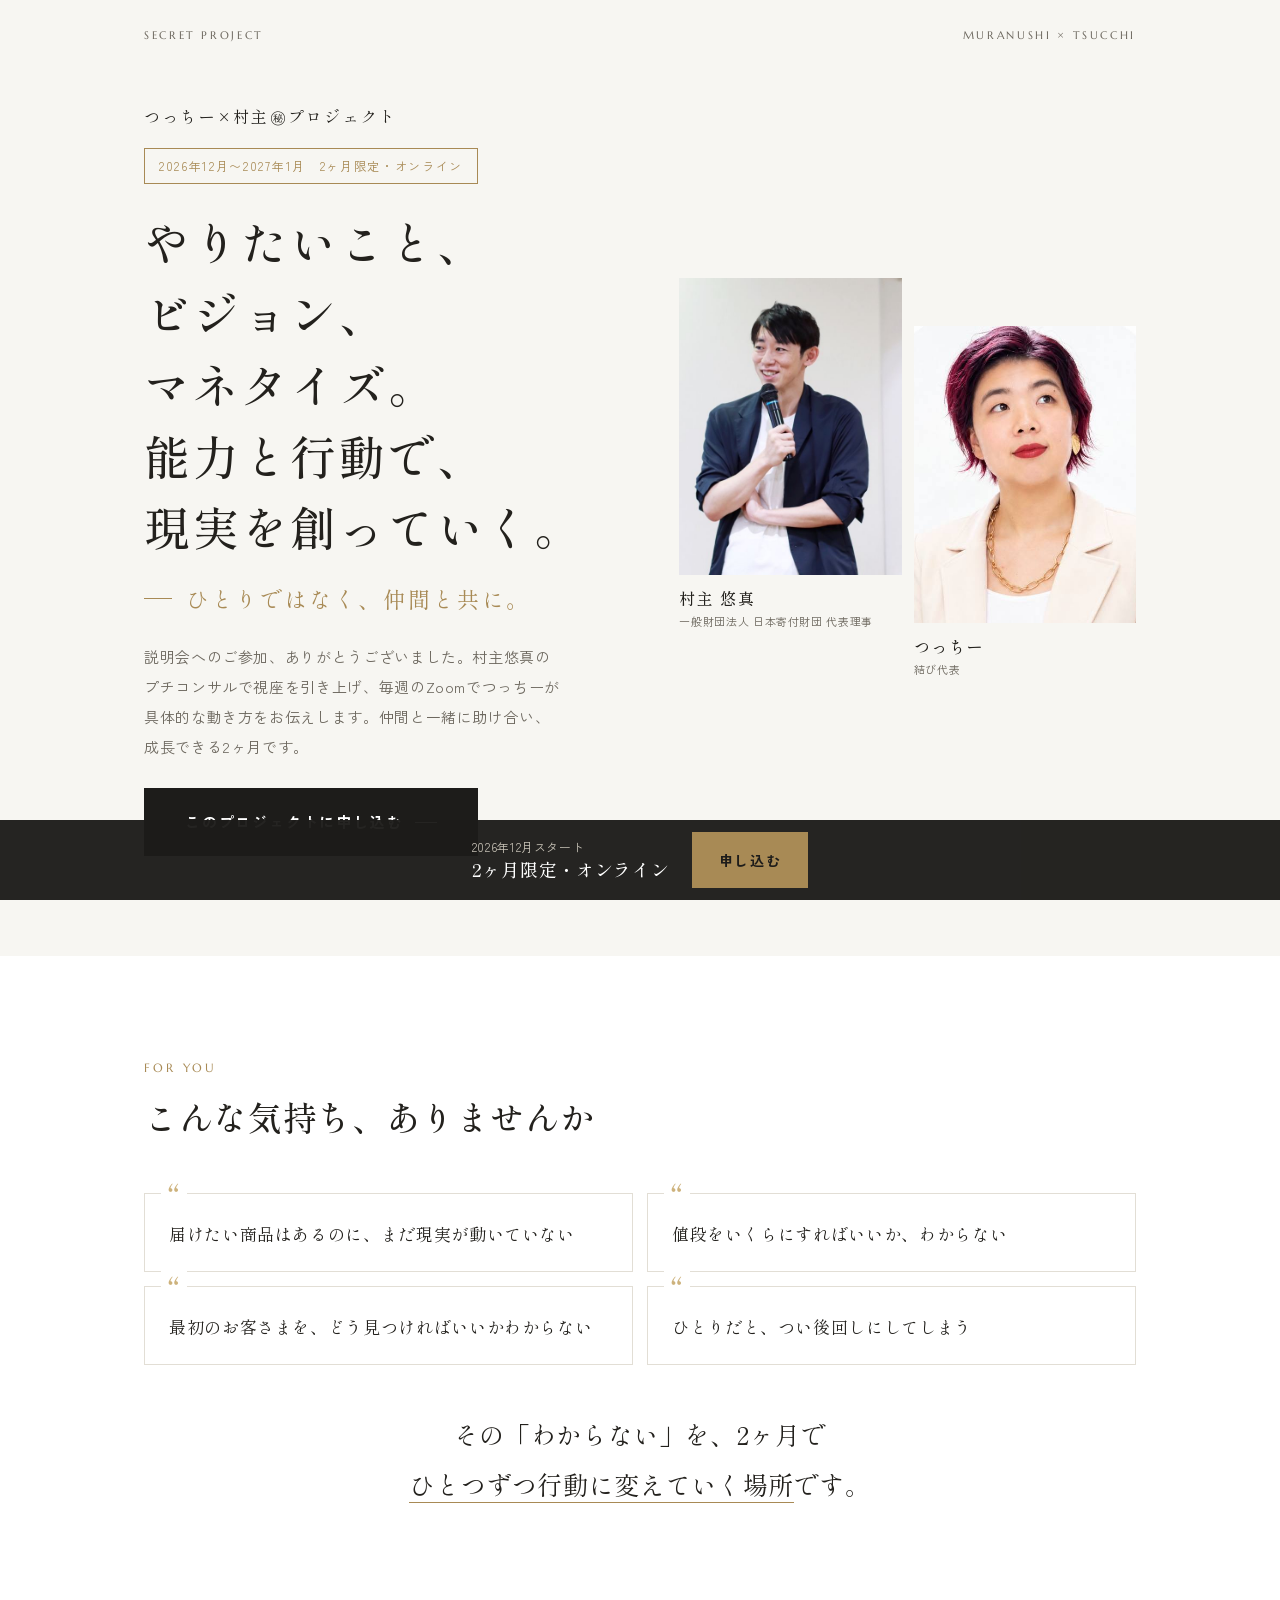
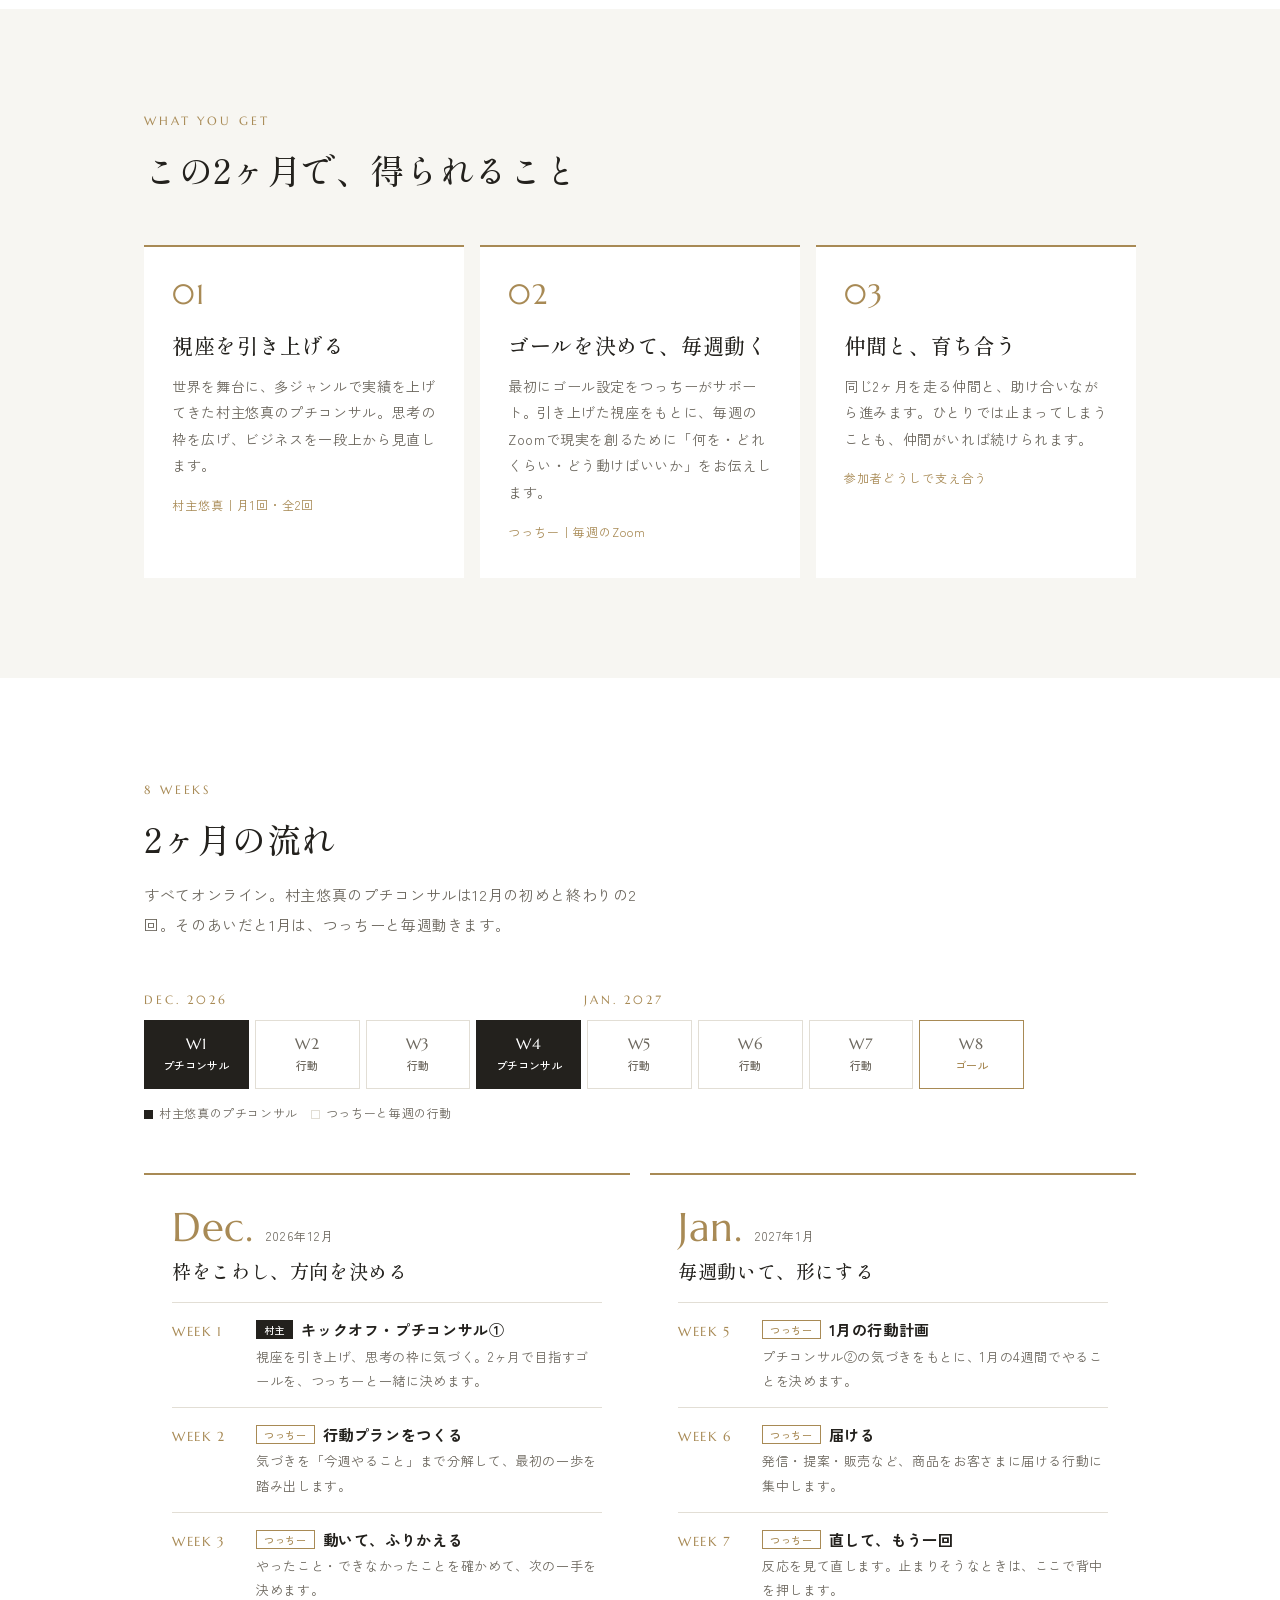
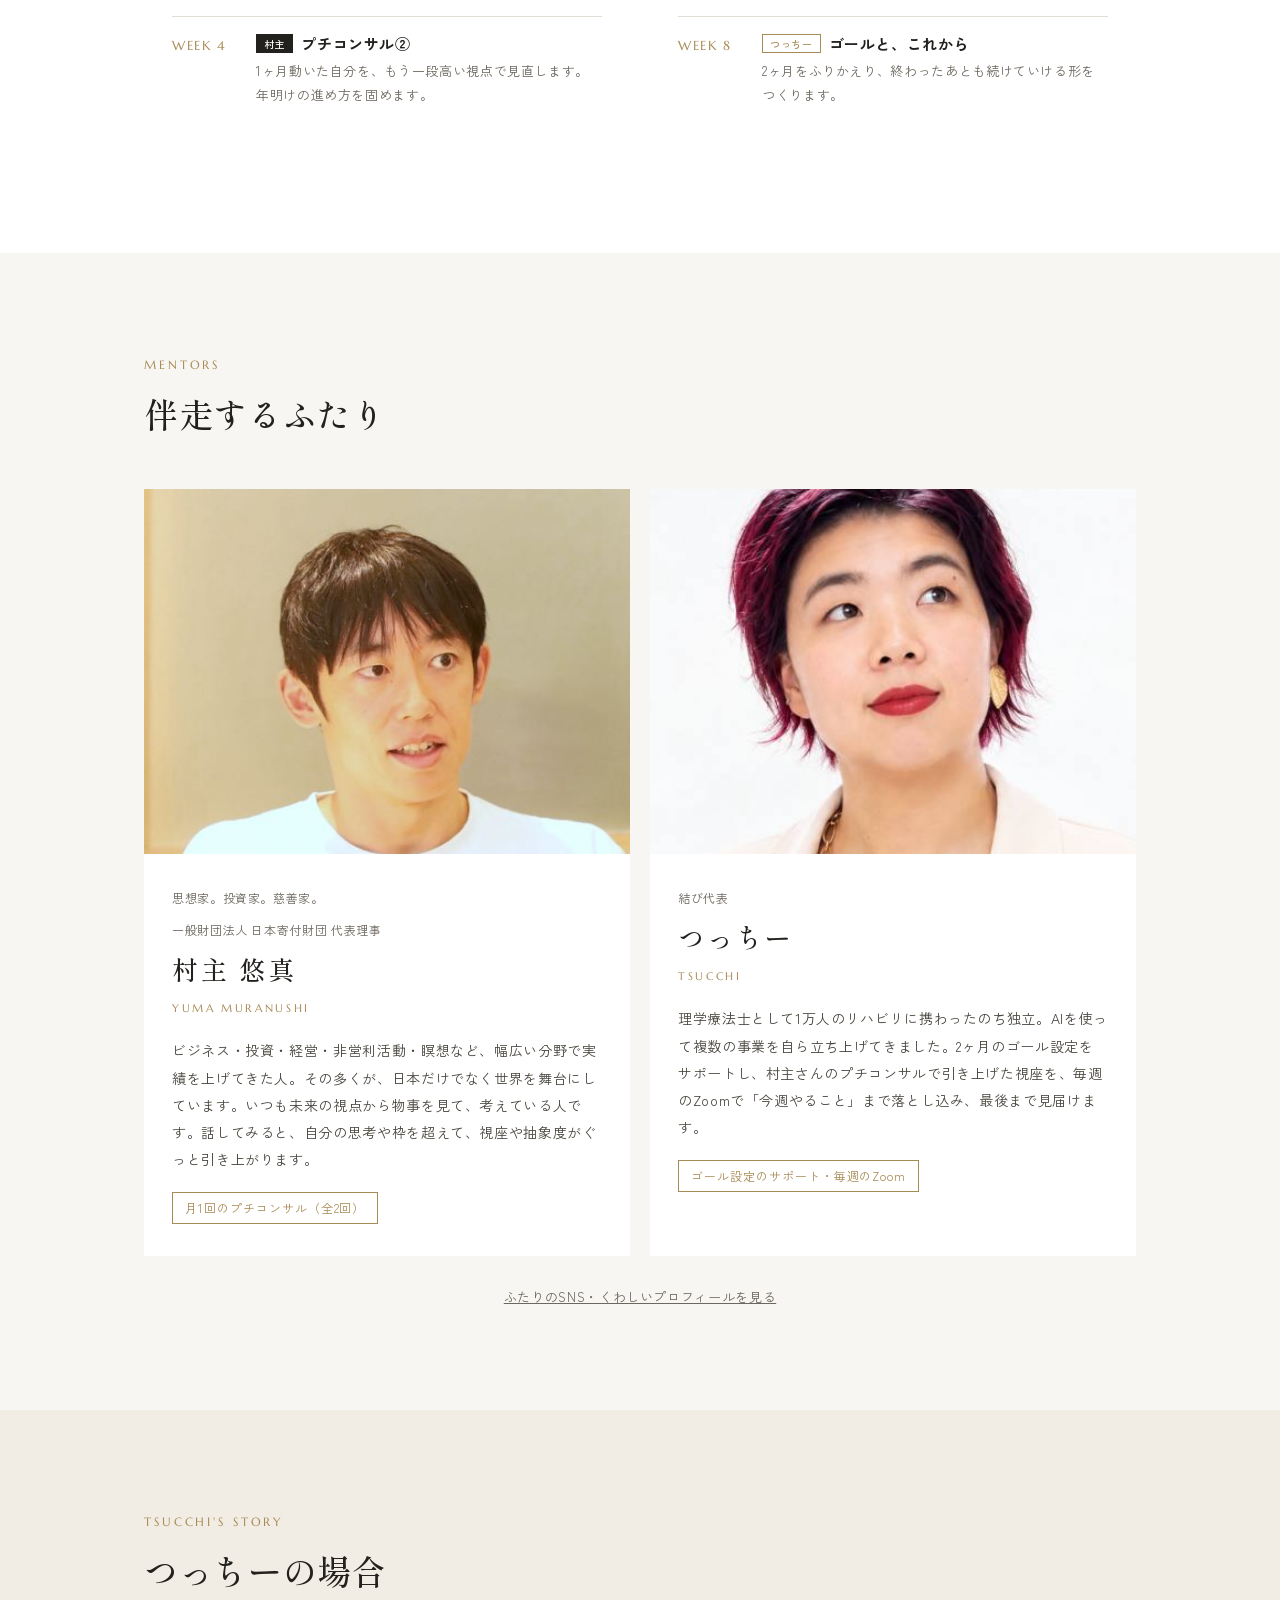
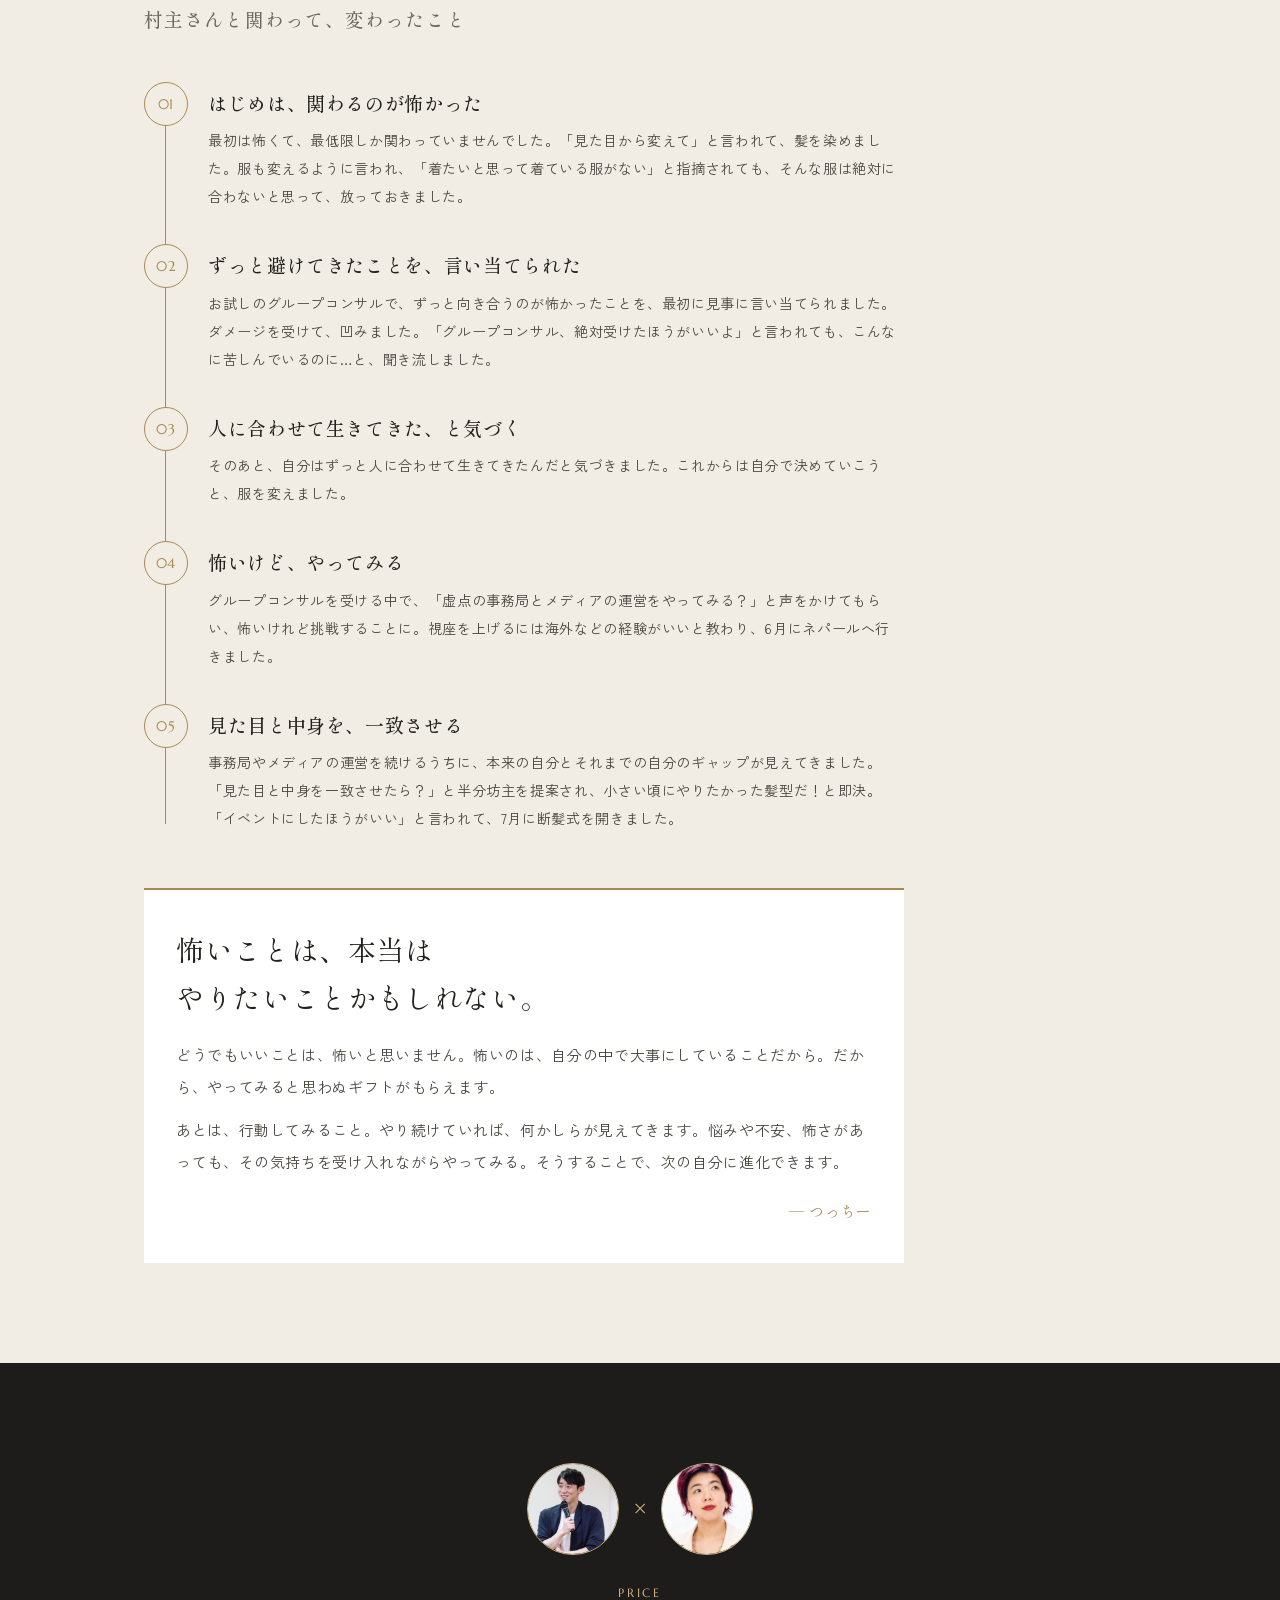
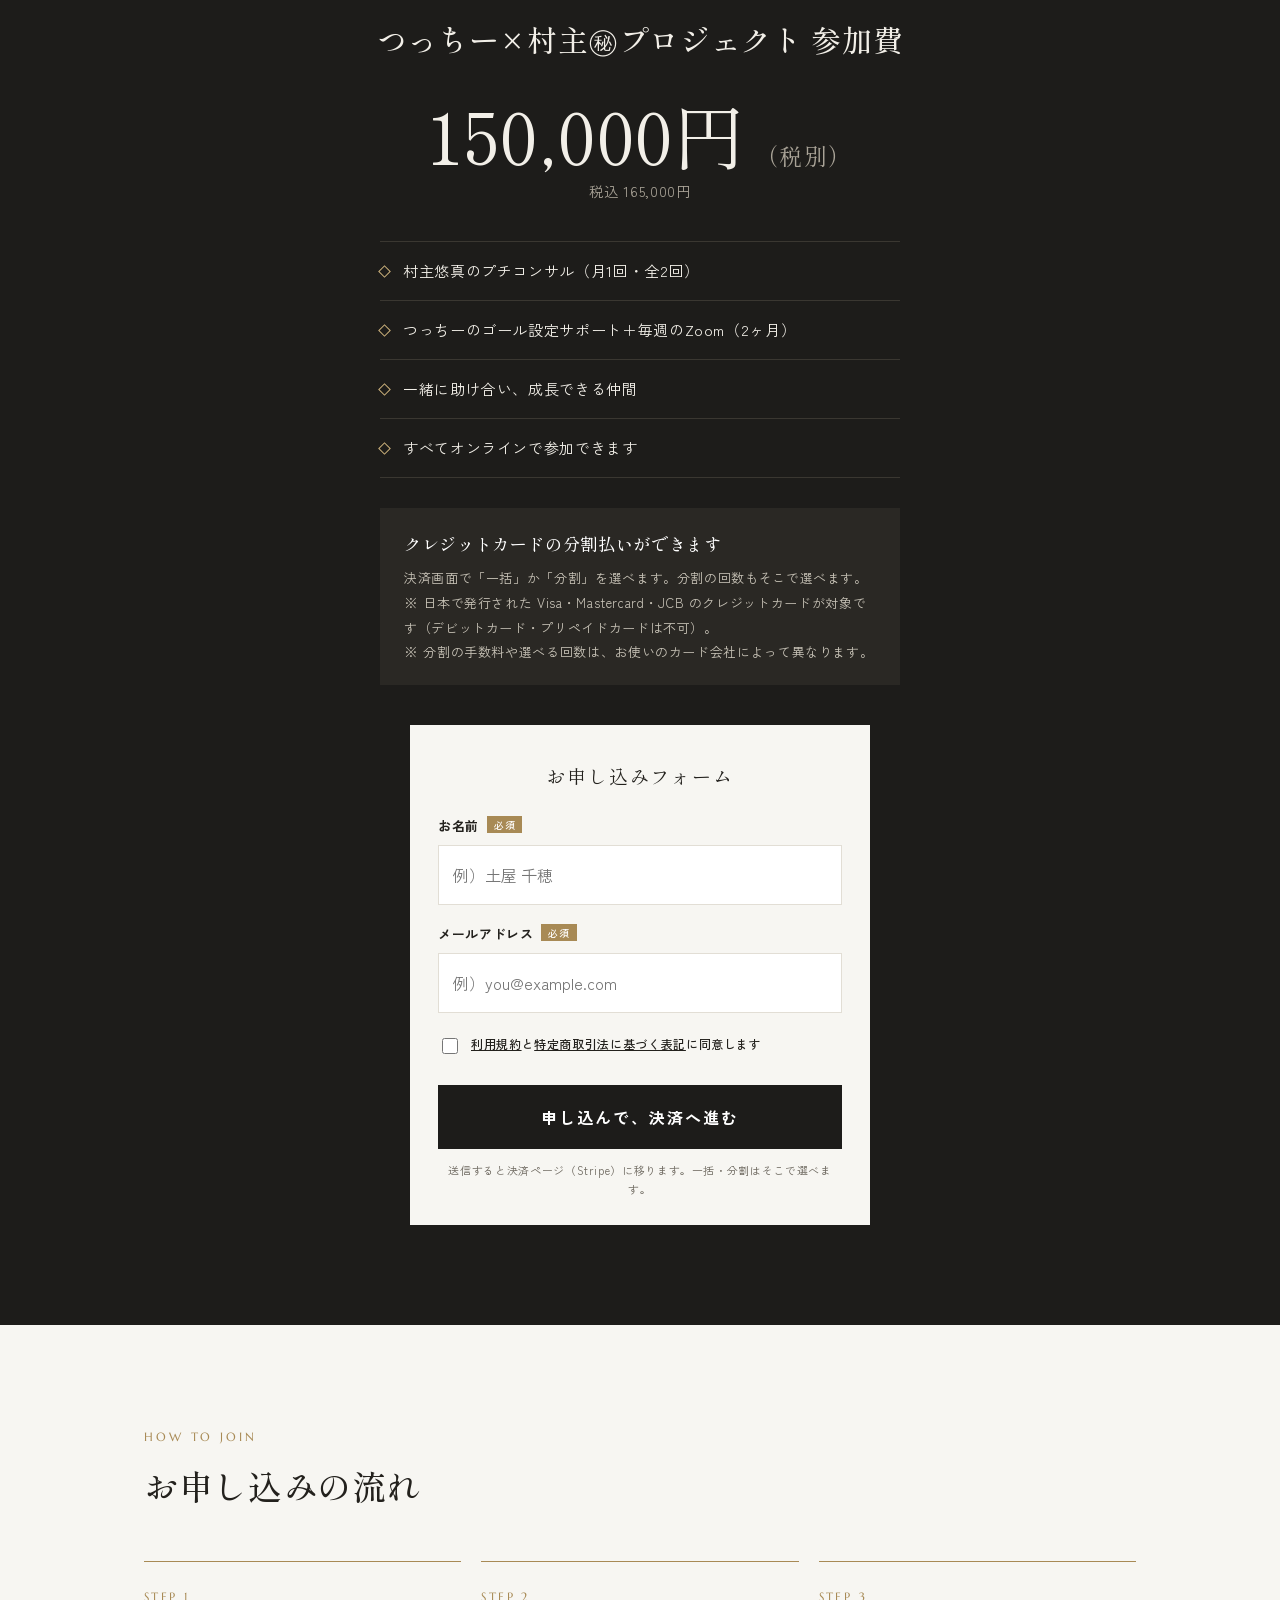
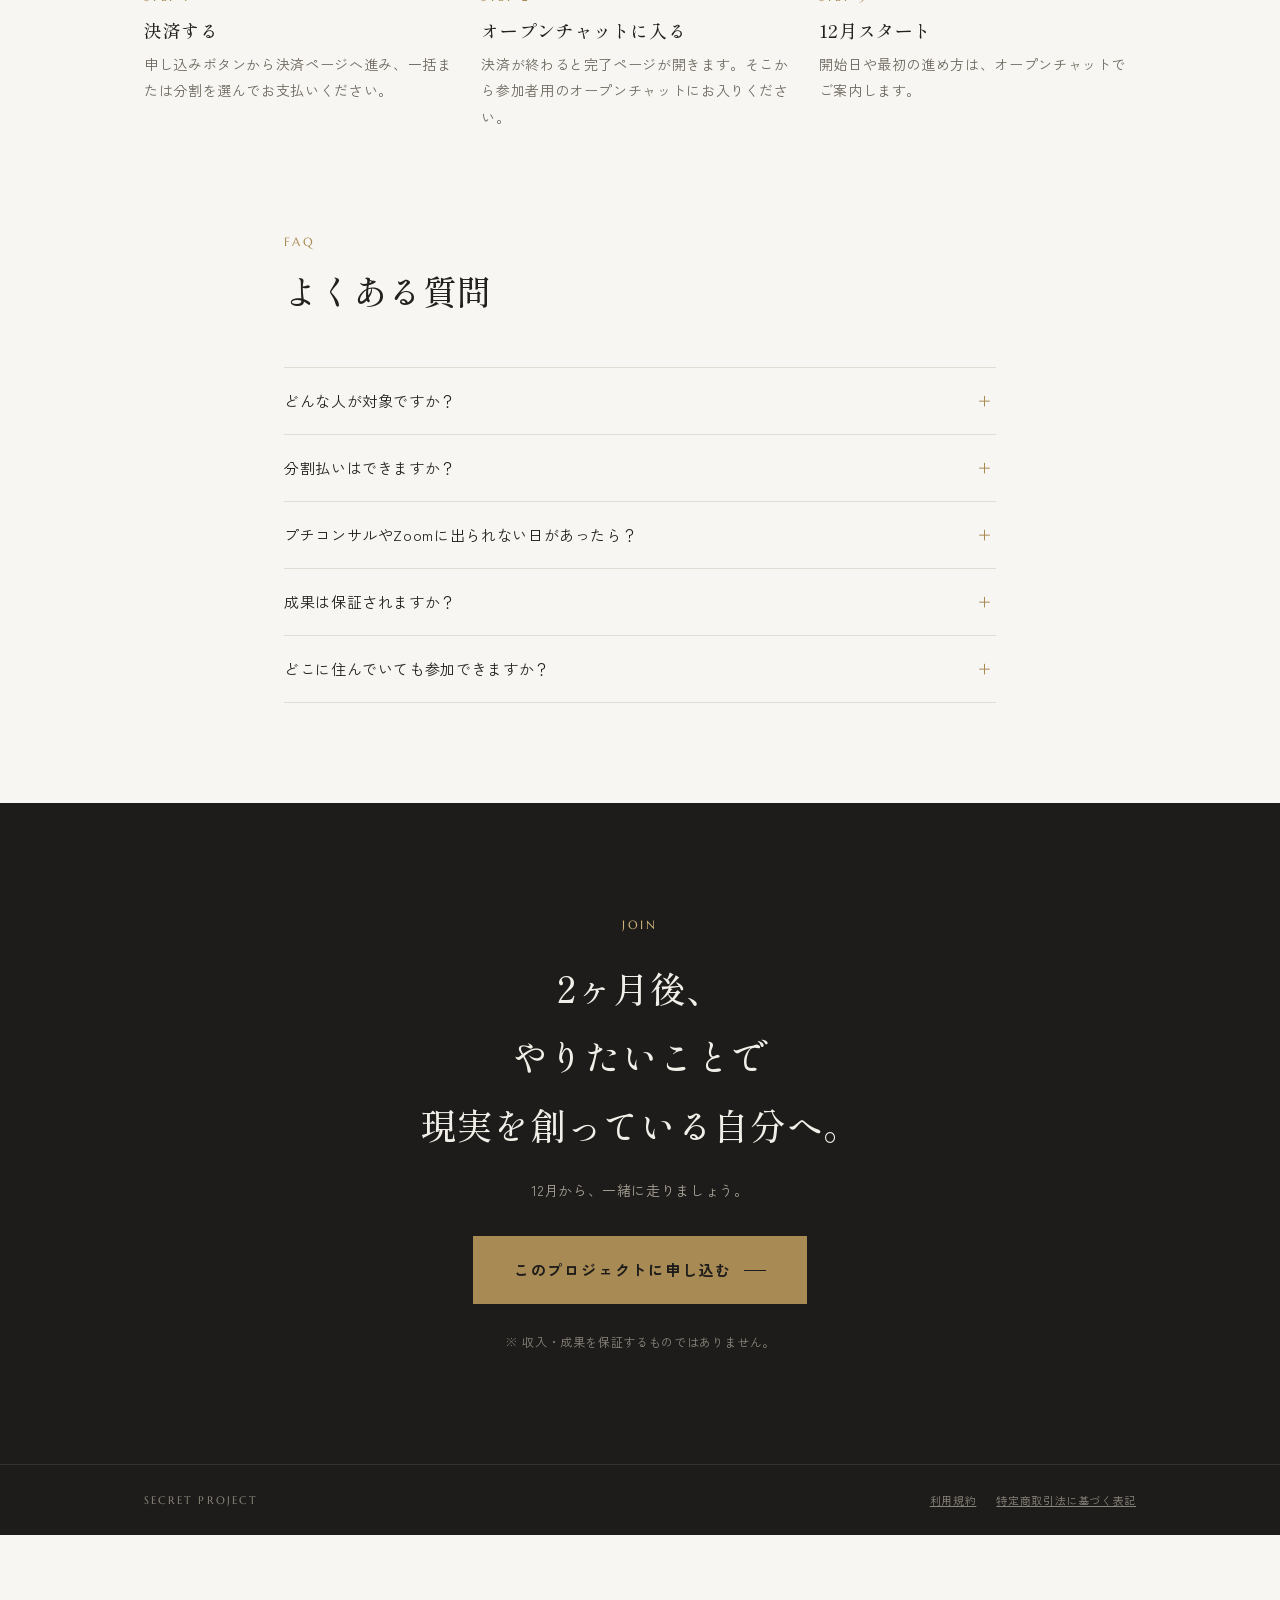
==== commit b6a162b8: "メッセージを「やりたいこと、ビジョン、マネタイズ。能力と行動で、現実を創っていく。」に変更 Co-Authored-By: Claude Opus 5.5 <noreply@anthropic.com" ====
--- a/apply.html
+++ b/apply.html
@@ -7,7 +7,7 @@
 <meta name="robots" content="noindex">
 <meta name="description" content="つっちー×村主㊙︎プロジェクトのお申し込みページ。2026年12月スタート・2ヶ月限定・オンライン。">
 <meta property="og:title" content="お申し込み｜つっちー×村主㊙︎プロジェクト">
-<meta property="og:description" content="届けたいものは、ある。あとは、ひとりではなく仲間と共に、行動と現実を変えていくだけ。2026年12月スタート・2ヶ月限定・オンライン。">
+<meta property="og:description" content="自分のやりたいことやビジョン、マネタイズに向けて、能力と行動で現実を創っていく。ひとりではなく、仲間と共に。2026年12月スタート・2ヶ月限定・オンライン。">
 <link rel="stylesheet" href="https://fonts.googleapis.com/css2?family=Shippori+Mincho:wght@500;600&family=Zen+Kaku+Gothic+New:wght@400;500;700&family=Marcellus&display=swap">
 <style>
 /* Layout: 静かな紙面 → 中央に濃い色の「料金」帯。申し込みボタンを要所とスマホ下部に固定 */
@@ -244,7 +244,7 @@
   <div>
     <span class="pname">つっちー×村主㊙︎プロジェクト</span><br>
     <span class="badge" style="margin-top:12px">2026年12月〜2027年1月　2ヶ月限定・オンライン</span>
-    <h1><span style="white-space:nowrap">届けたいものは、ある。</span><br><span style="white-space:nowrap">あとは、</span><span style="white-space:nowrap">行動と現実を</span><span style="white-space:nowrap">変えていくだけ。</span></h1>
+    <h1><span style="white-space:nowrap">やりたいこと、</span><span style="white-space:nowrap">ビジョン、</span><span style="white-space:nowrap">マネタイズ。</span><br><span style="white-space:nowrap">能力と行動で、</span><span style="white-space:nowrap">現実を創っていく。</span></h1>
     <p class="together">ひとりではなく、仲間と共に。</p>
     <p class="lead">説明会へのご参加、ありがとうございました。村主悠真のプチコンサルで視座を引き上げ、毎週のZoomでつっちーが具体的な動き方をお伝えします。仲間と一緒に助け合い、成長できる2ヶ月です。</p>
     <a class="btn" href="#apply-form">このプロジェクトに申し込む</a>
@@ -270,7 +270,7 @@
   <div class="ttl"><span class="en">WHAT YOU GET</span><h2>この2ヶ月で、得られること</h2></div>
   <div class="get">
     <div><span class="no">01</span><h3>視座を引き上げる</h3><p>世界を舞台に、多ジャンルで実績を上げてきた村主悠真のプチコンサル。思考の枠を広げ、ビジネスを一段上から見直します。</p><small>村主悠真｜月1回・全2回</small></div>
-    <div><span class="no">02</span><h3>ゴールを決めて、毎週動く</h3><p>最初にゴール設定をつっちーがサポート。引き上げた視座をもとに、毎週のZoomで現実を変えるために「何を・どれくらい・どう動けばいいか」をお伝えします。</p><small>つっちー｜毎週のZoom</small></div>
+    <div><span class="no">02</span><h3>ゴールを決めて、毎週動く</h3><p>最初にゴール設定をつっちーがサポート。引き上げた視座をもとに、毎週のZoomで現実を創るために「何を・どれくらい・どう動けばいいか」をお伝えします。</p><small>つっちー｜毎週のZoom</small></div>
     <div><span class="no">03</span><h3>仲間と、育ち合う</h3><p>同じ2ヶ月を走る仲間と、助け合いながら進みます。ひとりでは止まってしまうことも、仲間がいれば続けられます。</p><small>参加者どうしで支え合う</small></div>
   </div>
 </div></section>
@@ -398,7 +398,7 @@
 
 <section style="padding-top:0"><div class="wrap faq">
   <div class="ttl"><span class="en">FAQ</span><h2>よくある質問</h2></div>
-  <details><summary>どんな人が対象ですか？</summary><p>届けたい商品・サービスは決まっていて、これから現実を変えていきたい方が対象です。</p></details>
+  <details><summary>どんな人が対象ですか？</summary><p>やりたいことやビジョンがあり、届けたい商品・サービスも決まっていて、これから現実を創っていきたい方が対象です。</p></details>
   <details><summary>分割払いはできますか？</summary><p>はい。日本で発行された Visa・Mastercard・JCB のクレジットカードなら、決済画面で分割を選べます。回数や手数料はカード会社によって異なります。</p></details>
   <details><summary>プチコンサルやZoomに出られない日があったら？</summary><p>日程はオープンチャットで事前にお知らせします。出られない場合は、オープンチャットでご相談ください。</p></details>
   <details><summary>成果は保証されますか？</summary><p>お約束はできません。結果は、取り組みや状況によって変わります。</p></details>
@@ -407,7 +407,7 @@
 
 <section class="close"><div class="wrap">
   <span class="en" style="color:var(--gold2)">JOIN</span>
-  <h2 style="margin-top:16px">2ヶ月後、<br>自分の商品を届けて<br>現実を変えている自分へ。</h2>
+  <h2 style="margin-top:16px">2ヶ月後、<br>やりたいことで<br>現実を創っている自分へ。</h2>
   <p>12月から、一緒に走りましょう。</p>
   <a class="btn light" href="#apply-form">このプロジェクトに申し込む</a>
   <p class="note">※ 収入・成果を保証するものではありません。</p>
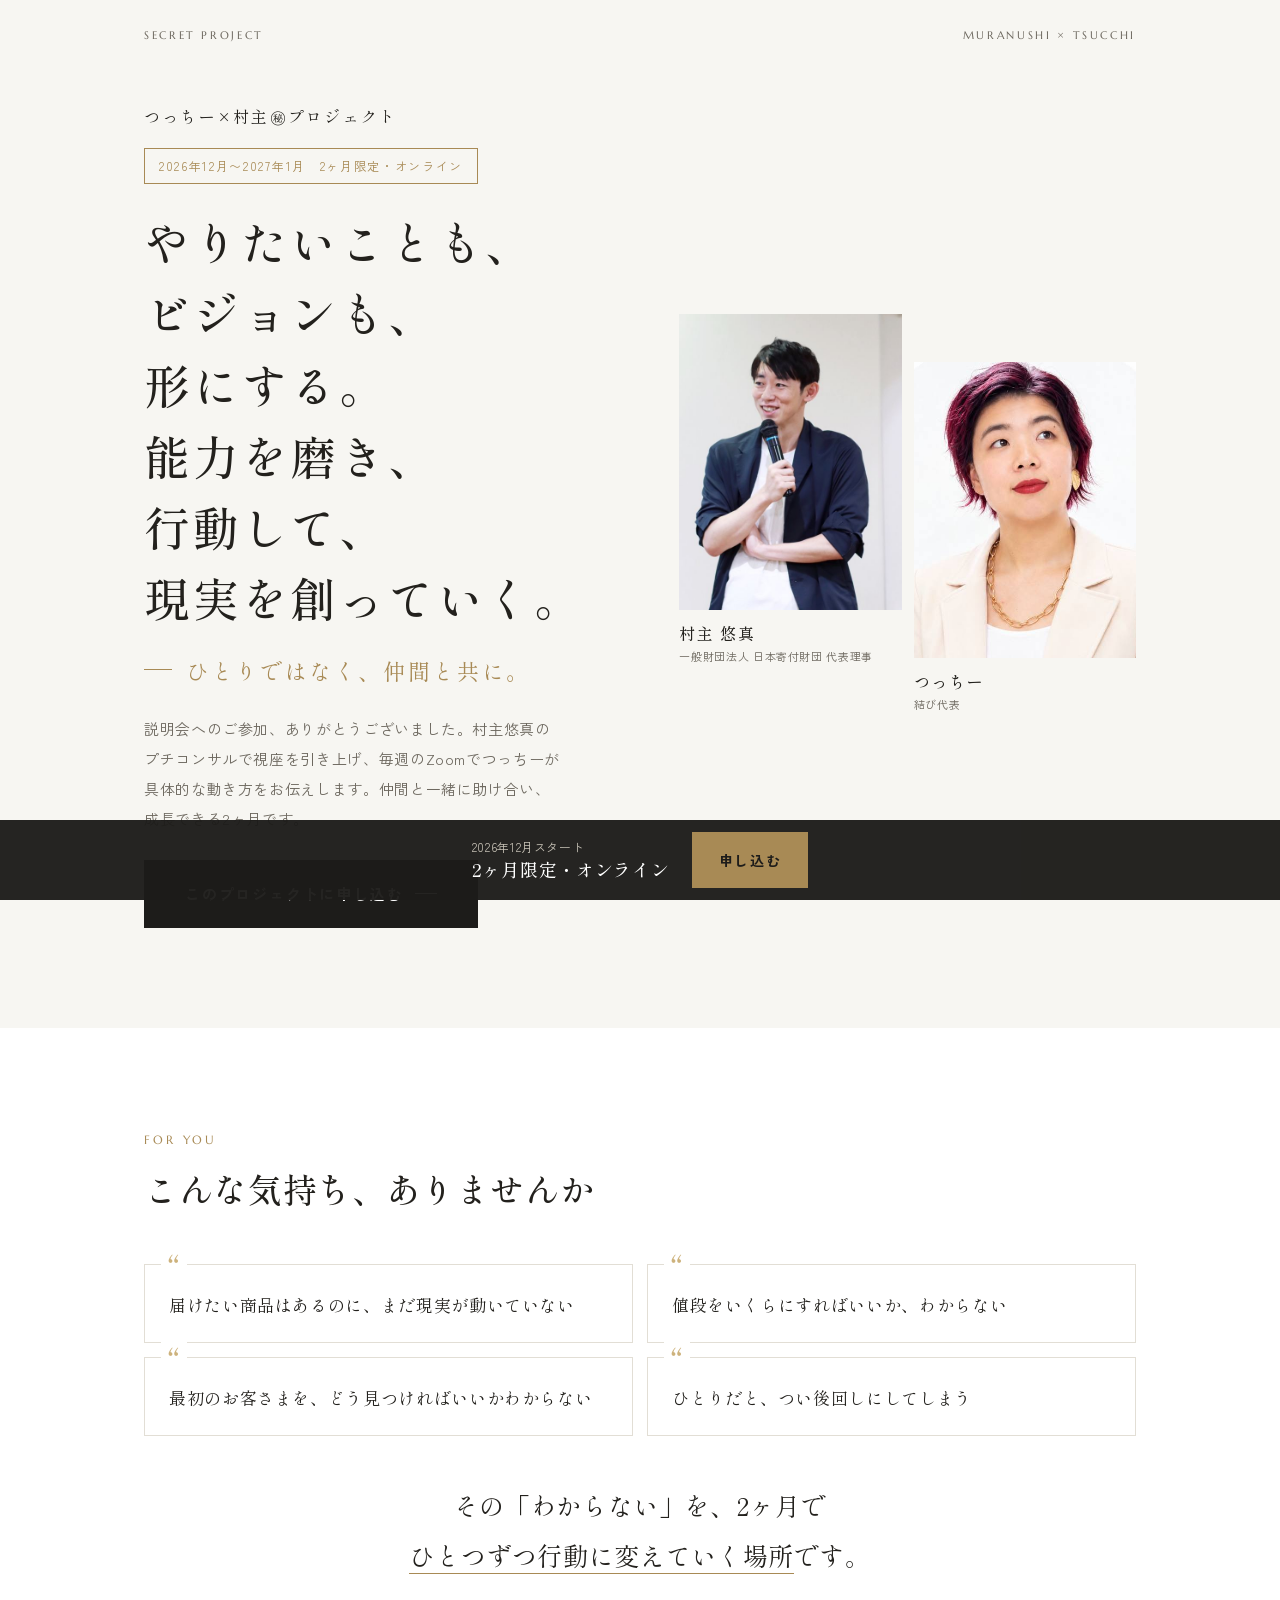
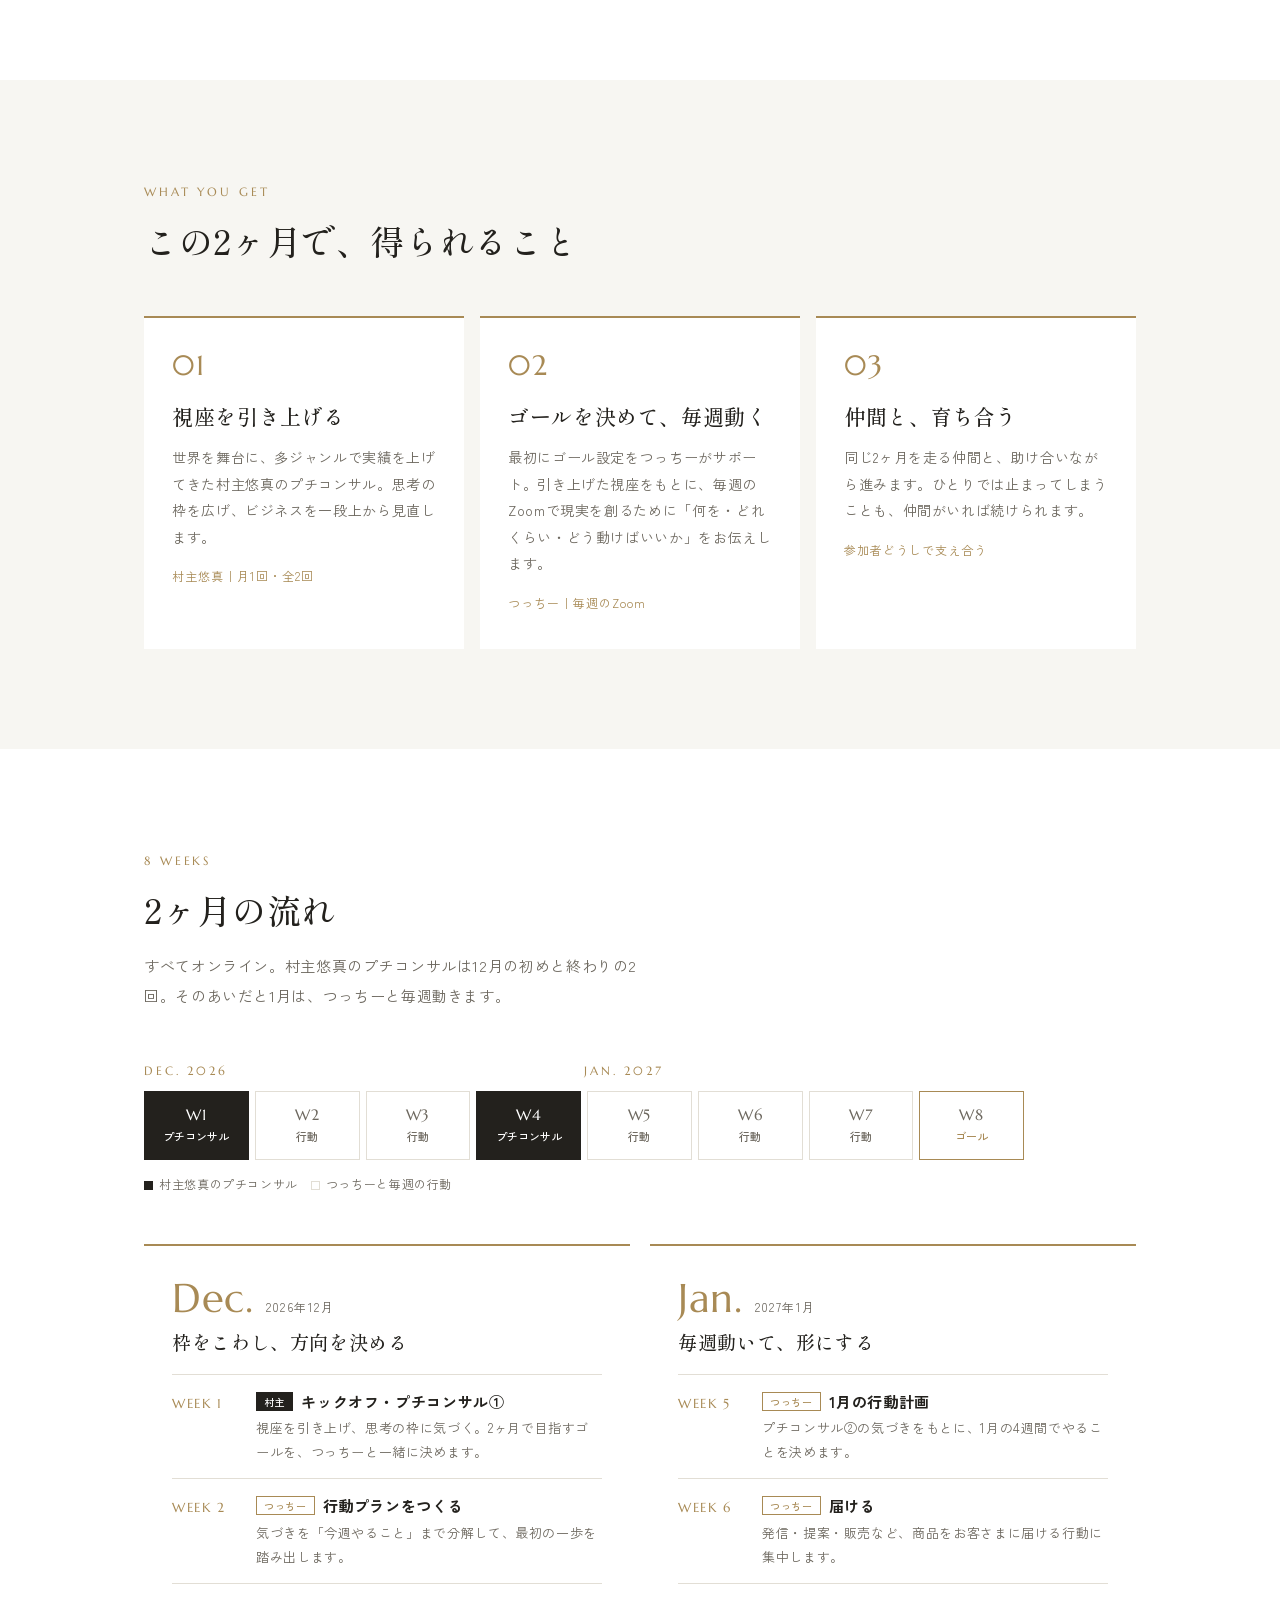
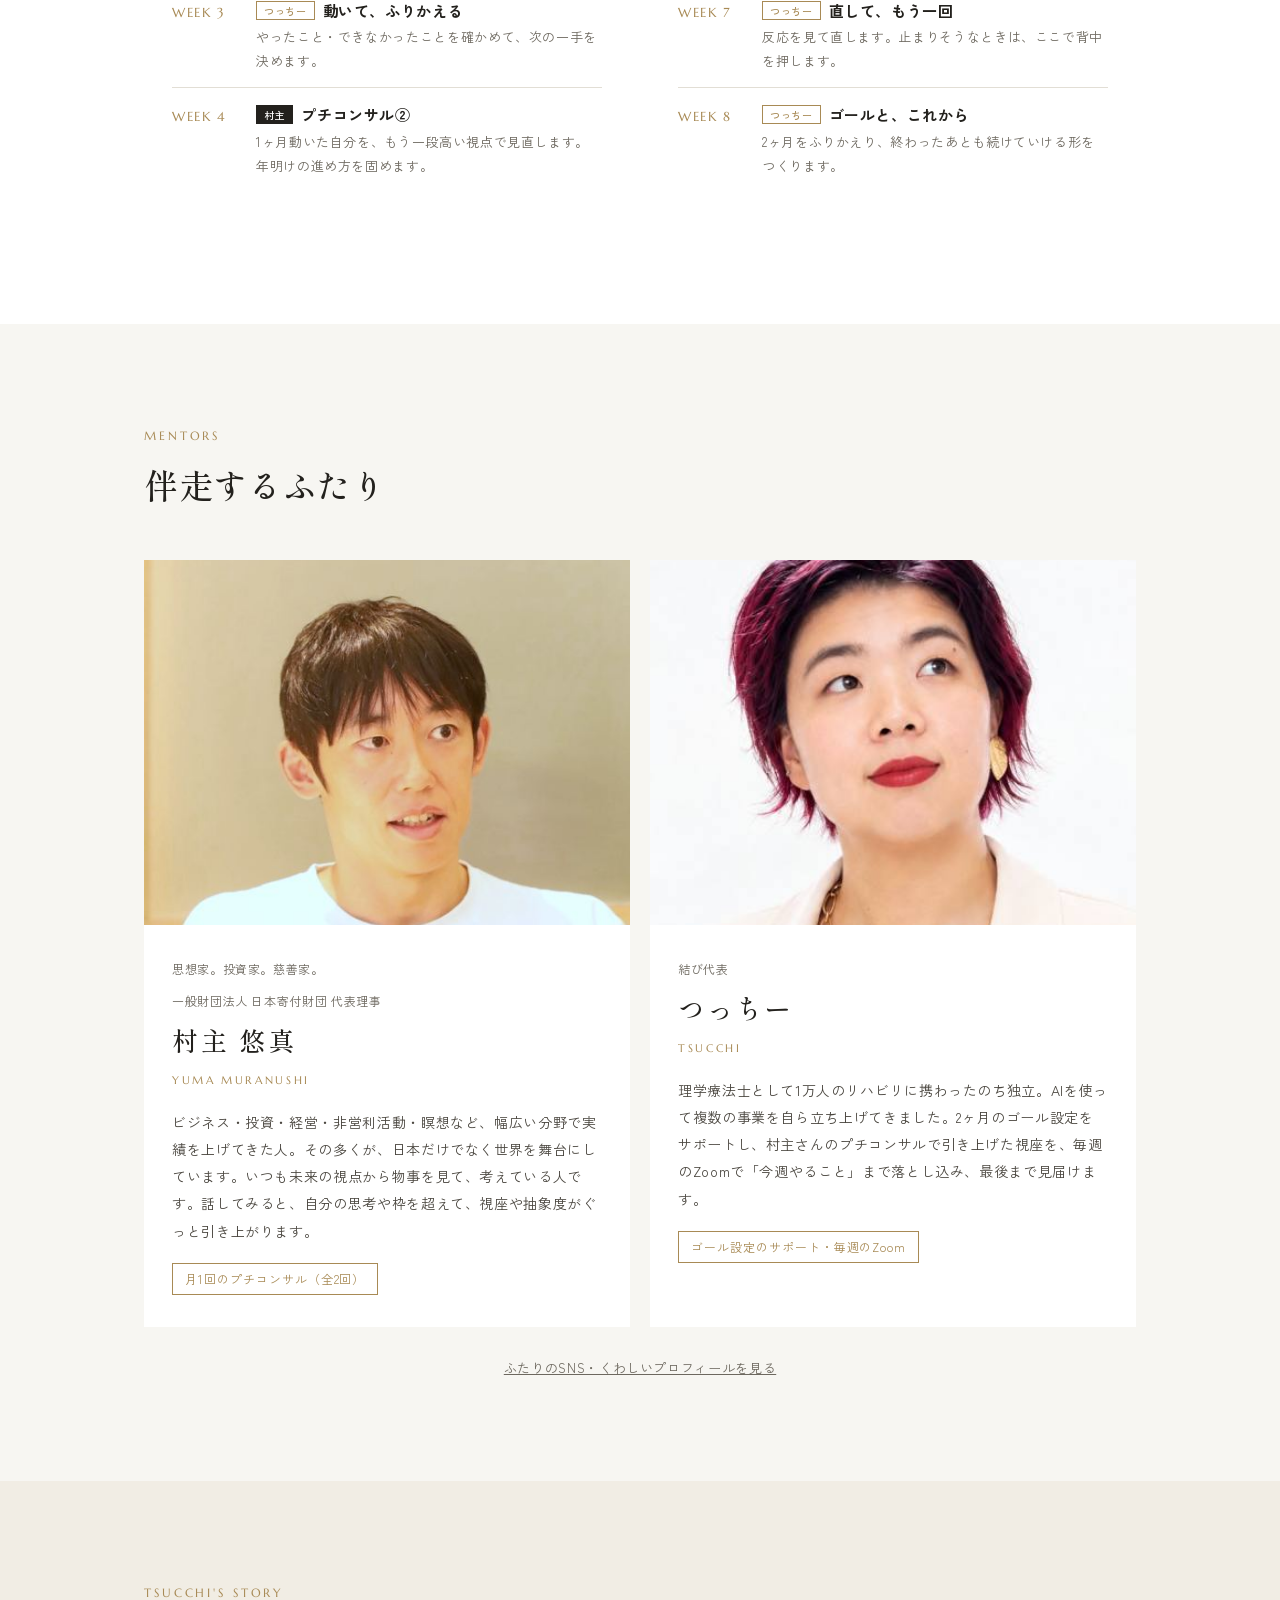
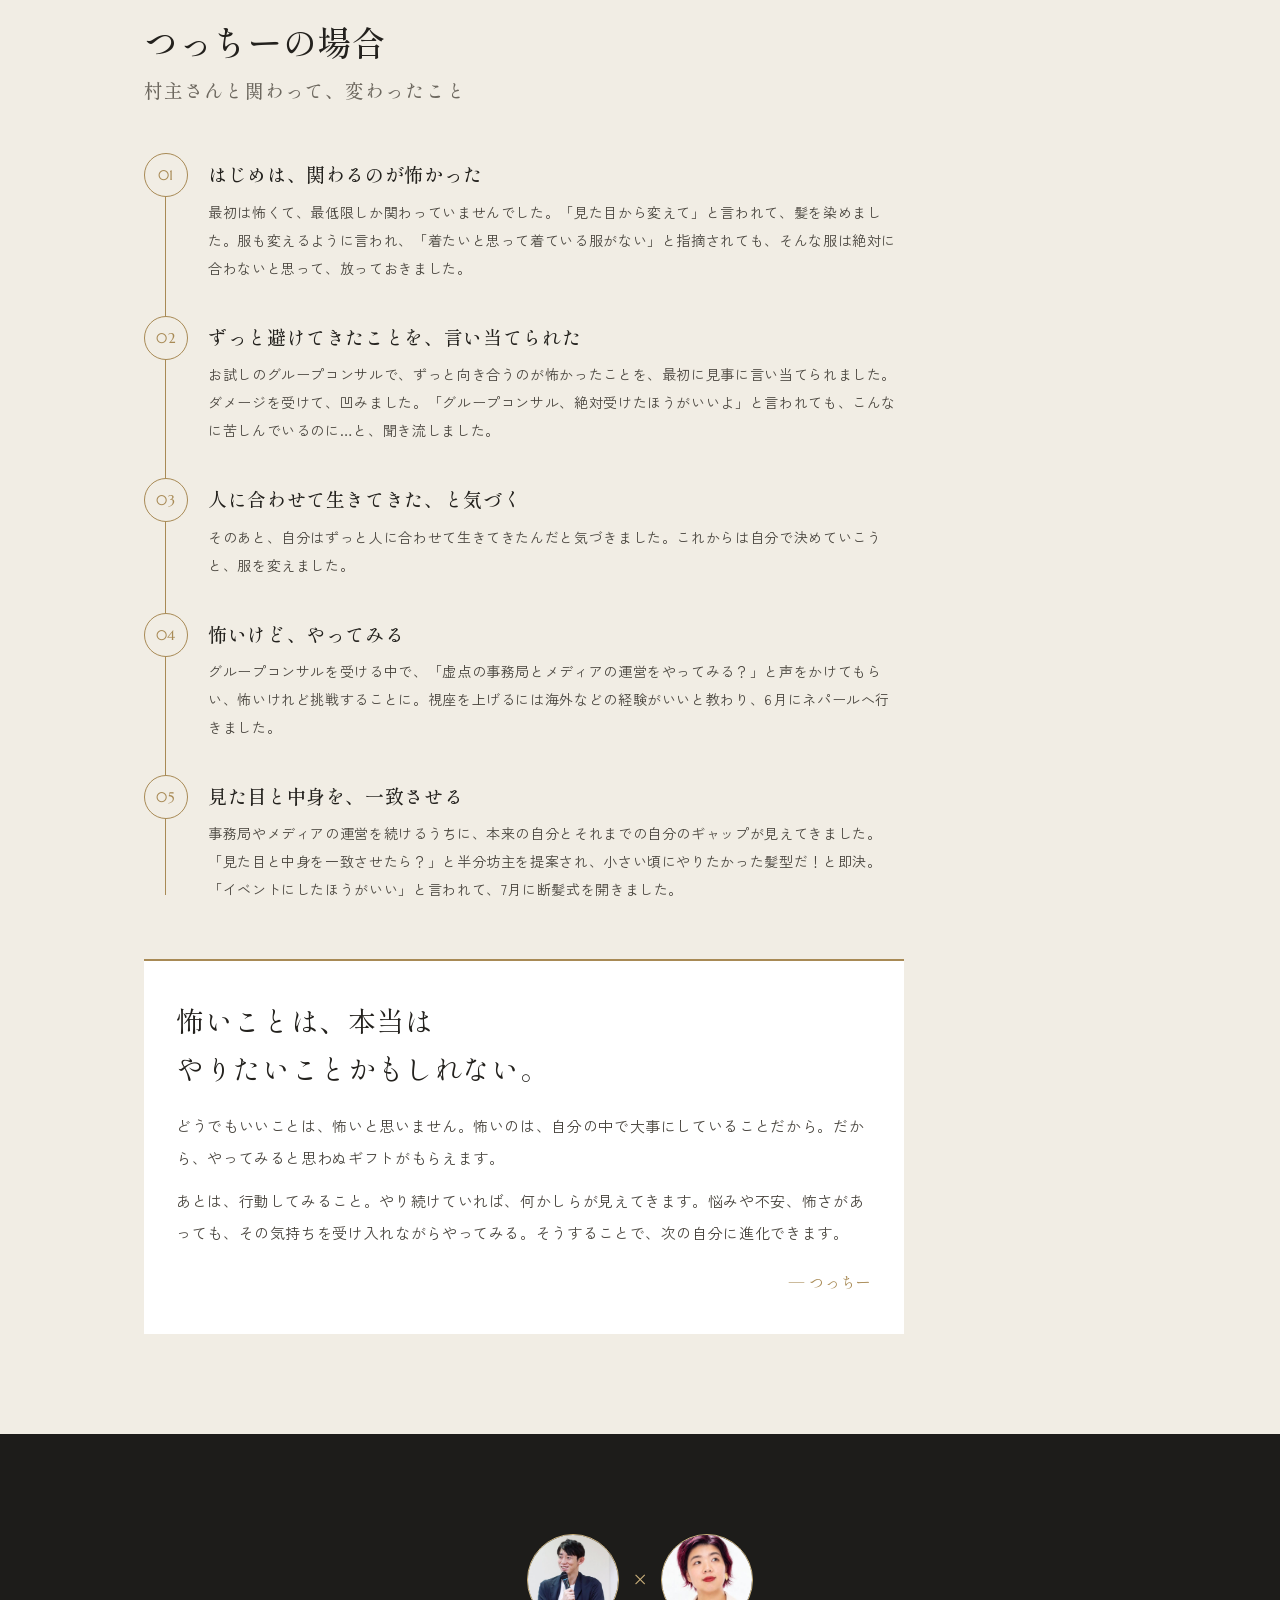
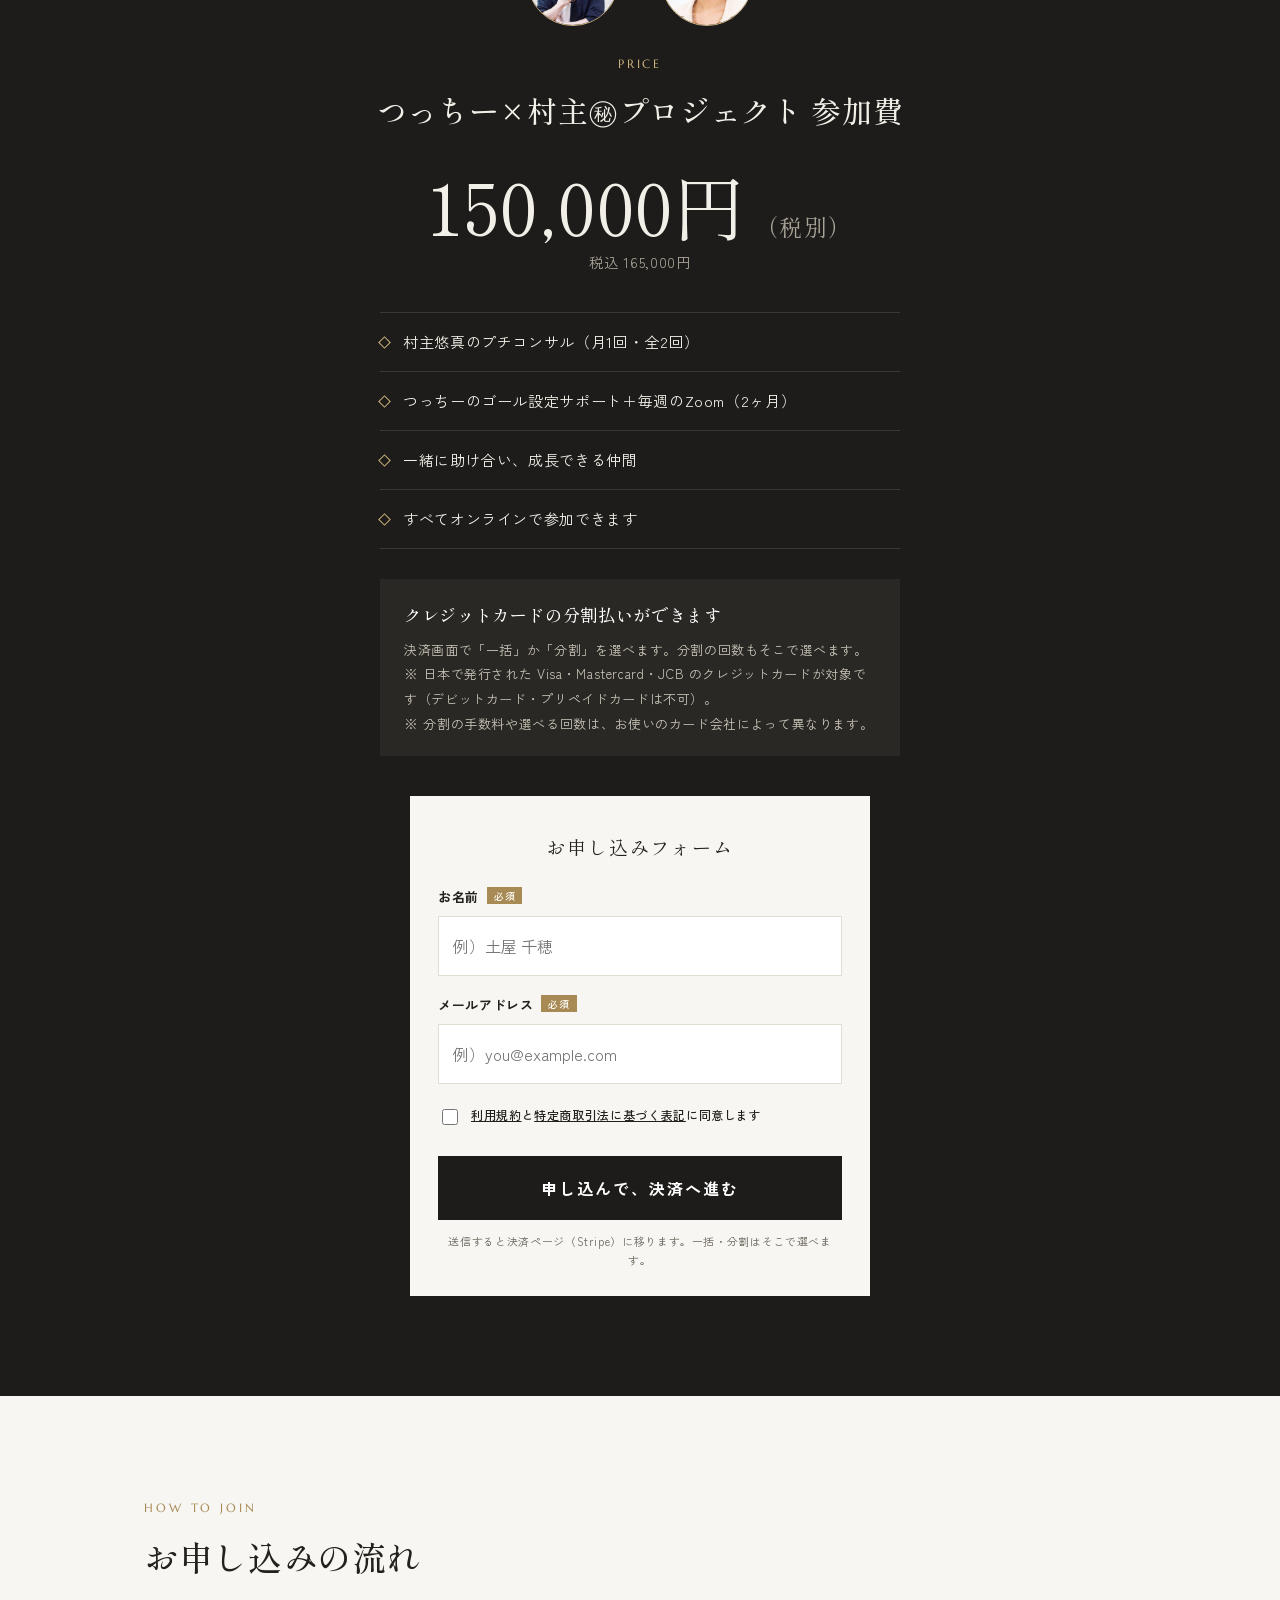
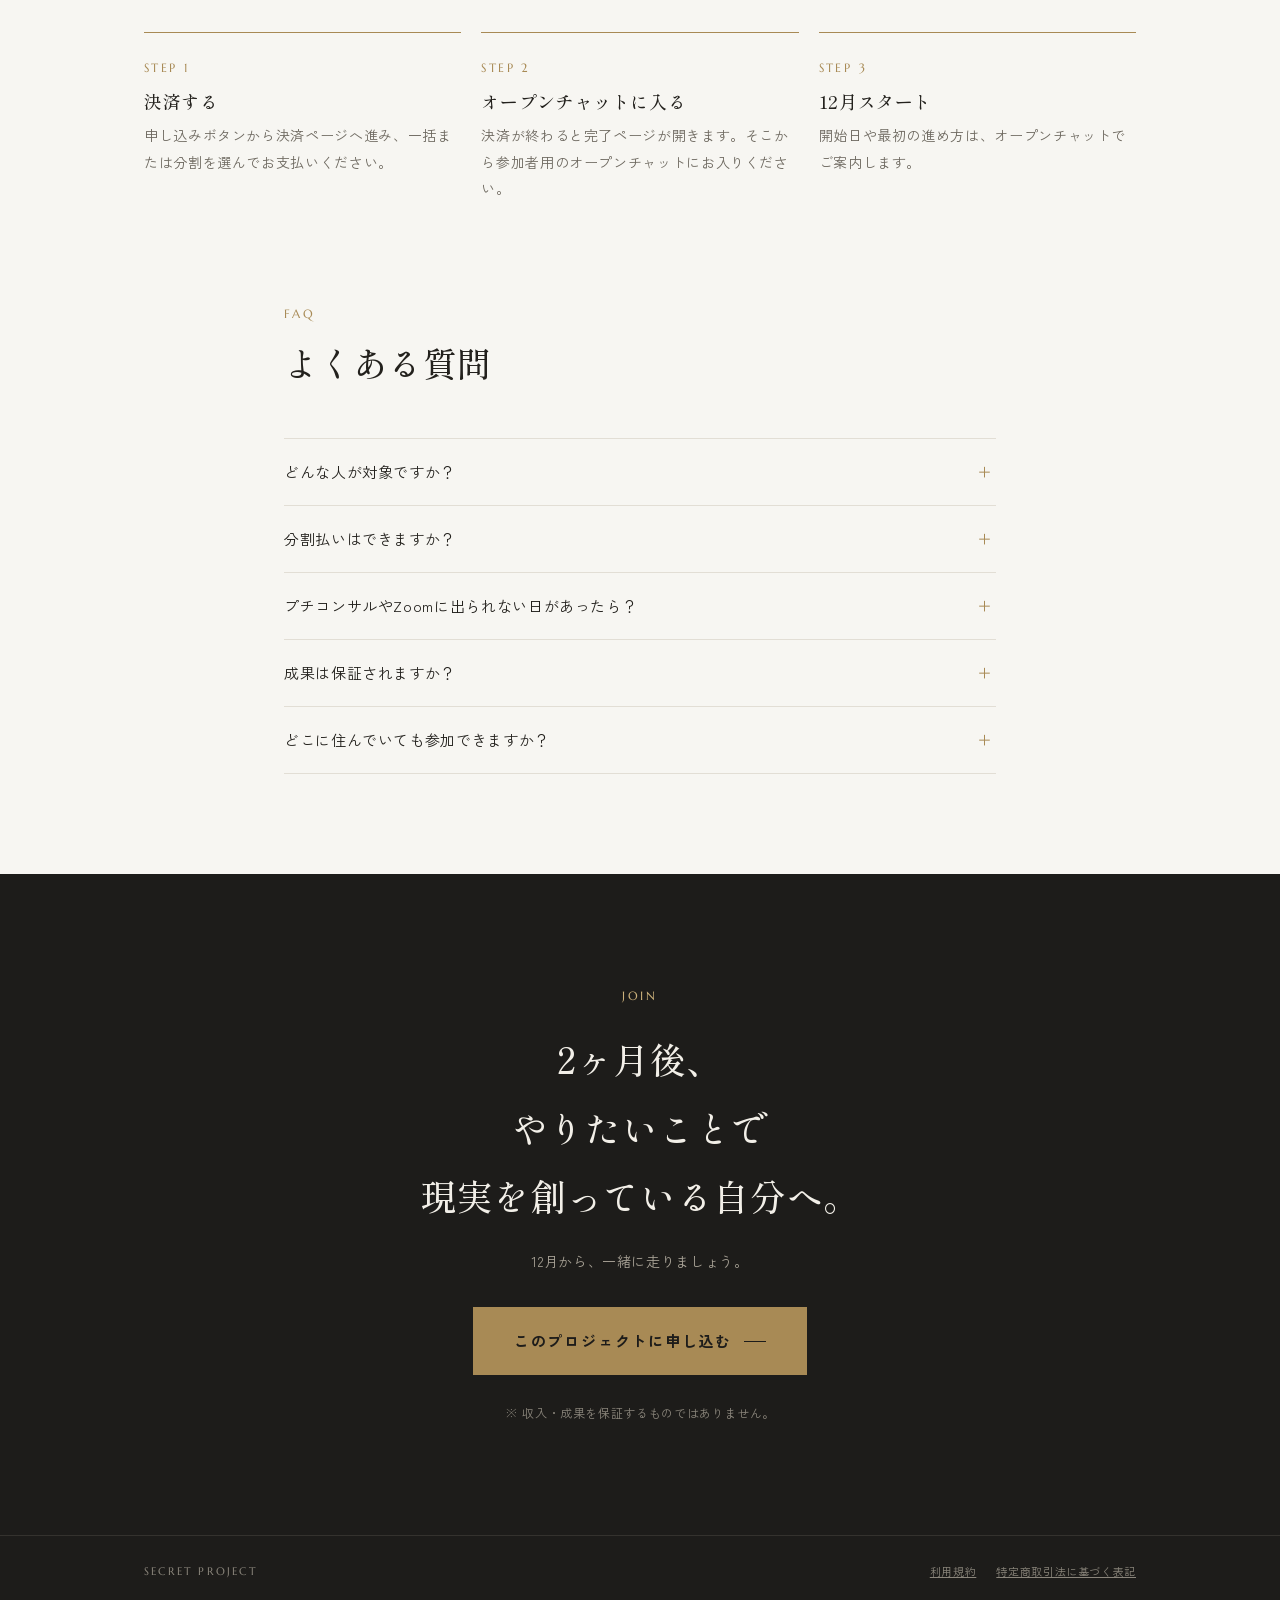
==== commit 798576da: "キャッチを「やりたいことも、ビジョンも、形にする。能力を磨き、行動して、現実を創っていく。」に変更 Co-Authored-By: Claude Opus 5.5 <noreply@anthropic" ====
--- a/apply.html
+++ b/apply.html
@@ -7,7 +7,7 @@
 <meta name="robots" content="noindex">
 <meta name="description" content="つっちー×村主㊙︎プロジェクトのお申し込みページ。2026年12月スタート・2ヶ月限定・オンライン。">
 <meta property="og:title" content="お申し込み｜つっちー×村主㊙︎プロジェクト">
-<meta property="og:description" content="自分のやりたいことやビジョン、マネタイズに向けて、能力と行動で現実を創っていく。ひとりではなく、仲間と共に。2026年12月スタート・2ヶ月限定・オンライン。">
+<meta property="og:description" content="やりたいことも、ビジョンも、形にする。能力を磨き、行動して、現実を創っていく。ひとりではなく、仲間と共に。2026年12月スタート・2ヶ月限定・オンライン。">
 <link rel="stylesheet" href="https://fonts.googleapis.com/css2?family=Shippori+Mincho:wght@500;600&family=Zen+Kaku+Gothic+New:wght@400;500;700&family=Marcellus&display=swap">
 <style>
 /* Layout: 静かな紙面 → 中央に濃い色の「料金」帯。申し込みボタンを要所とスマホ下部に固定 */
@@ -244,7 +244,7 @@
   <div>
     <span class="pname">つっちー×村主㊙︎プロジェクト</span><br>
     <span class="badge" style="margin-top:12px">2026年12月〜2027年1月　2ヶ月限定・オンライン</span>
-    <h1><span style="white-space:nowrap">やりたいこと、</span><span style="white-space:nowrap">ビジョン、</span><span style="white-space:nowrap">マネタイズ。</span><br><span style="white-space:nowrap">能力と行動で、</span><span style="white-space:nowrap">現実を創っていく。</span></h1>
+    <h1><span style="white-space:nowrap">やりたいことも、</span><span style="white-space:nowrap">ビジョンも、</span><span style="white-space:nowrap">形にする。</span><br><span style="white-space:nowrap">能力を磨き、</span><span style="white-space:nowrap">行動して、</span><span style="white-space:nowrap">現実を創っていく。</span></h1>
     <p class="together">ひとりではなく、仲間と共に。</p>
     <p class="lead">説明会へのご参加、ありがとうございました。村主悠真のプチコンサルで視座を引き上げ、毎週のZoomでつっちーが具体的な動き方をお伝えします。仲間と一緒に助け合い、成長できる2ヶ月です。</p>
     <a class="btn" href="#apply-form">このプロジェクトに申し込む</a>
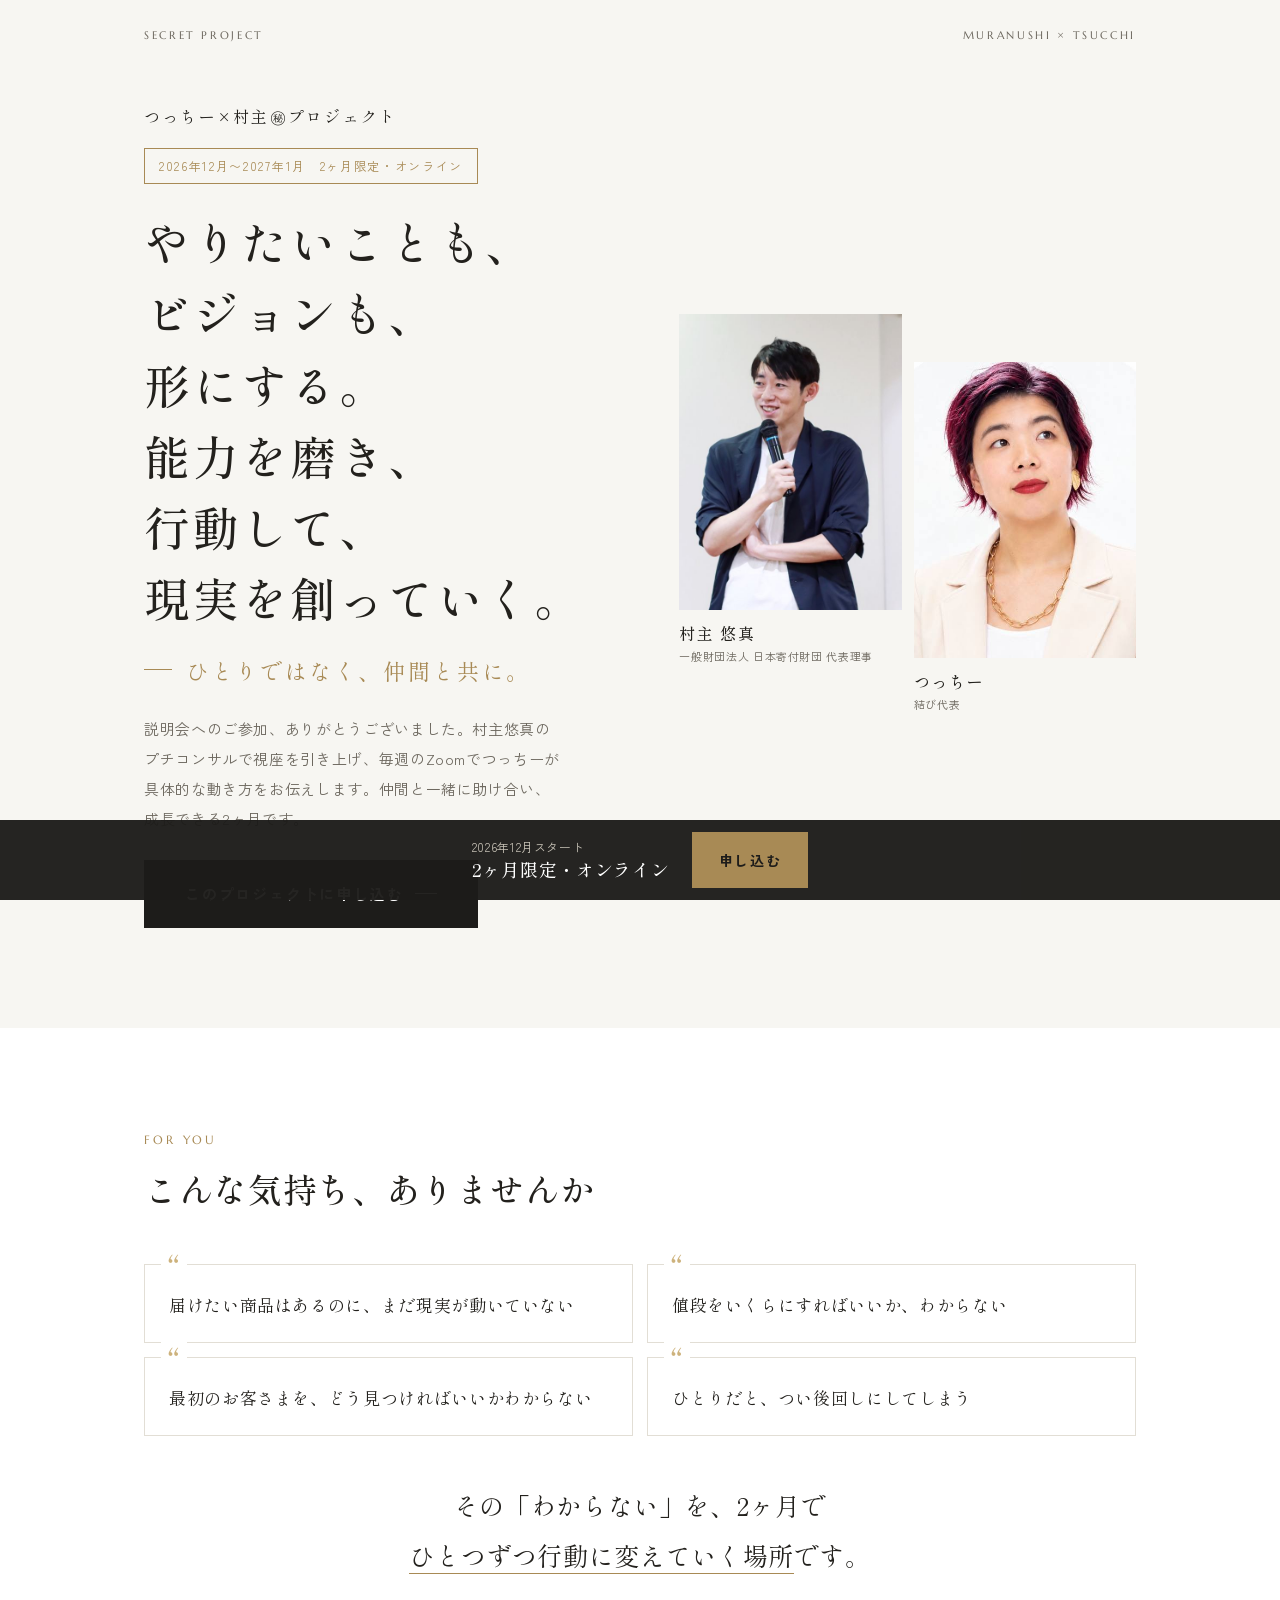
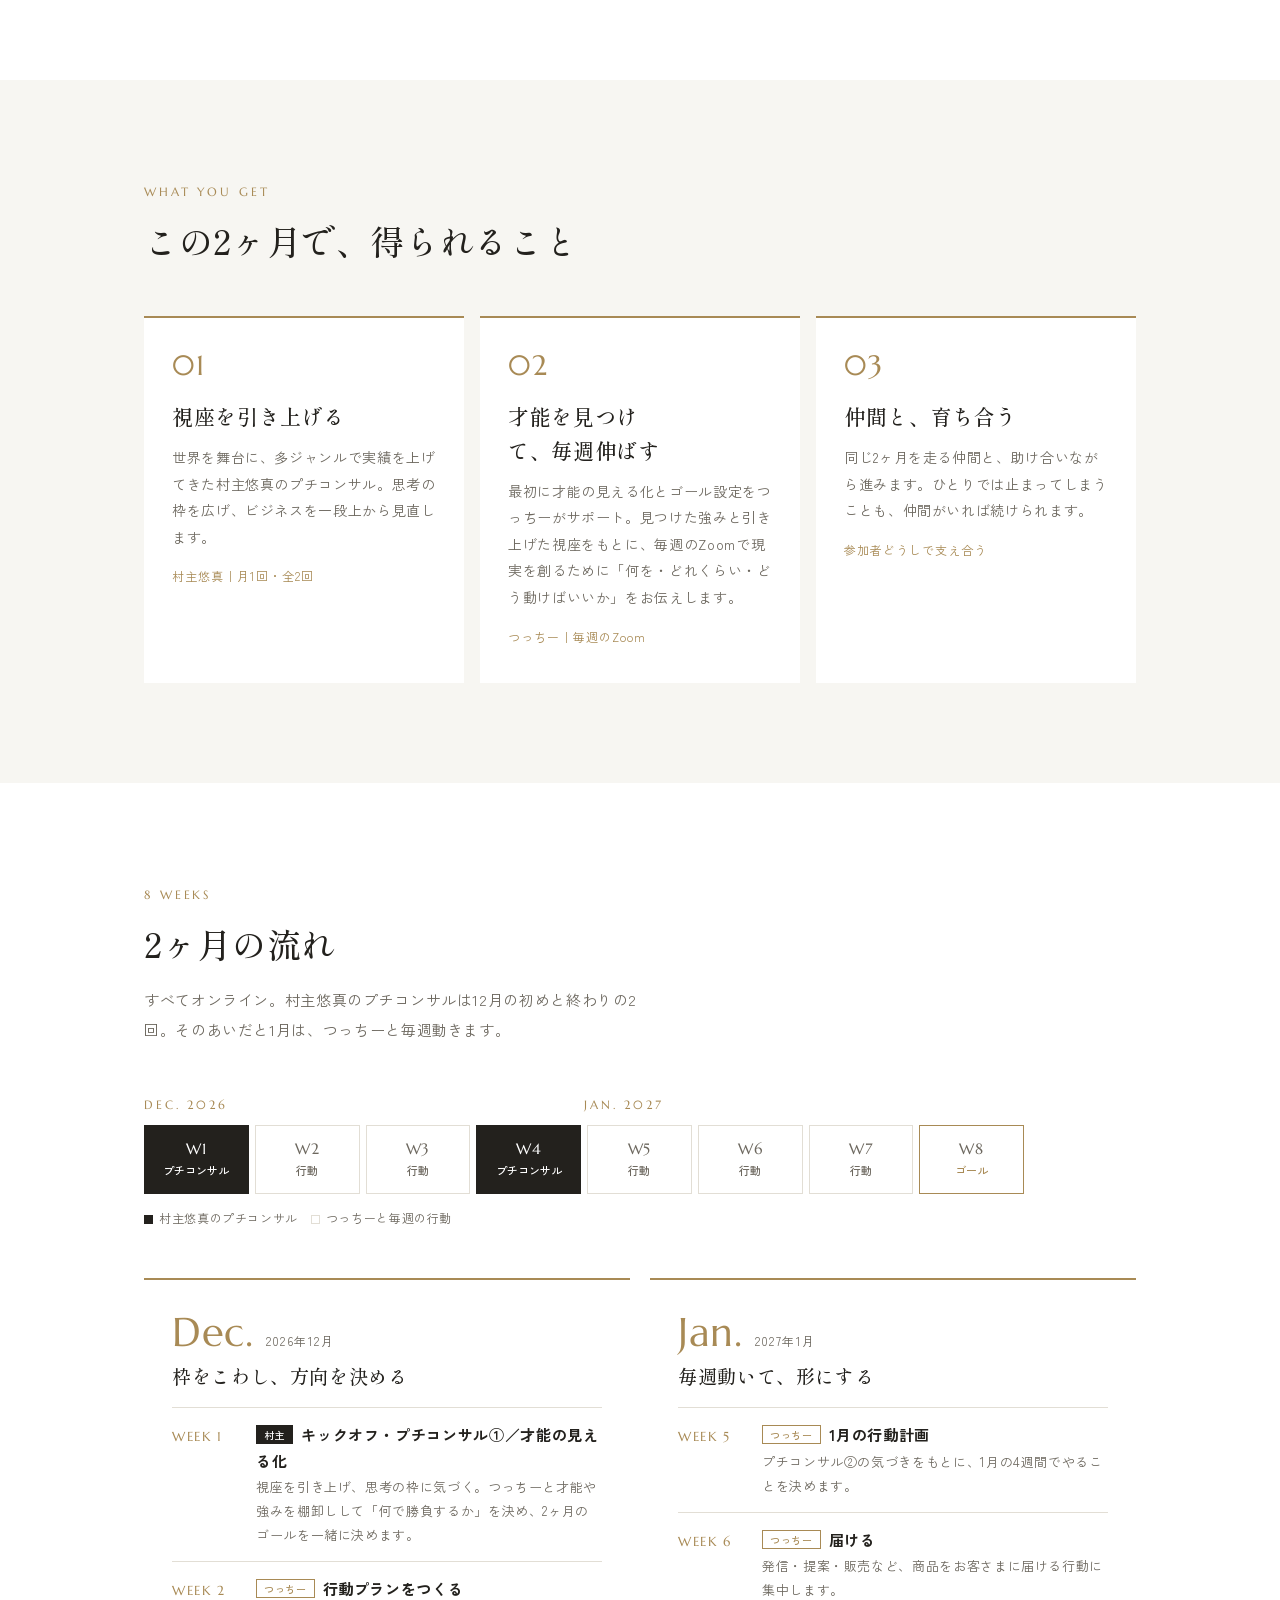
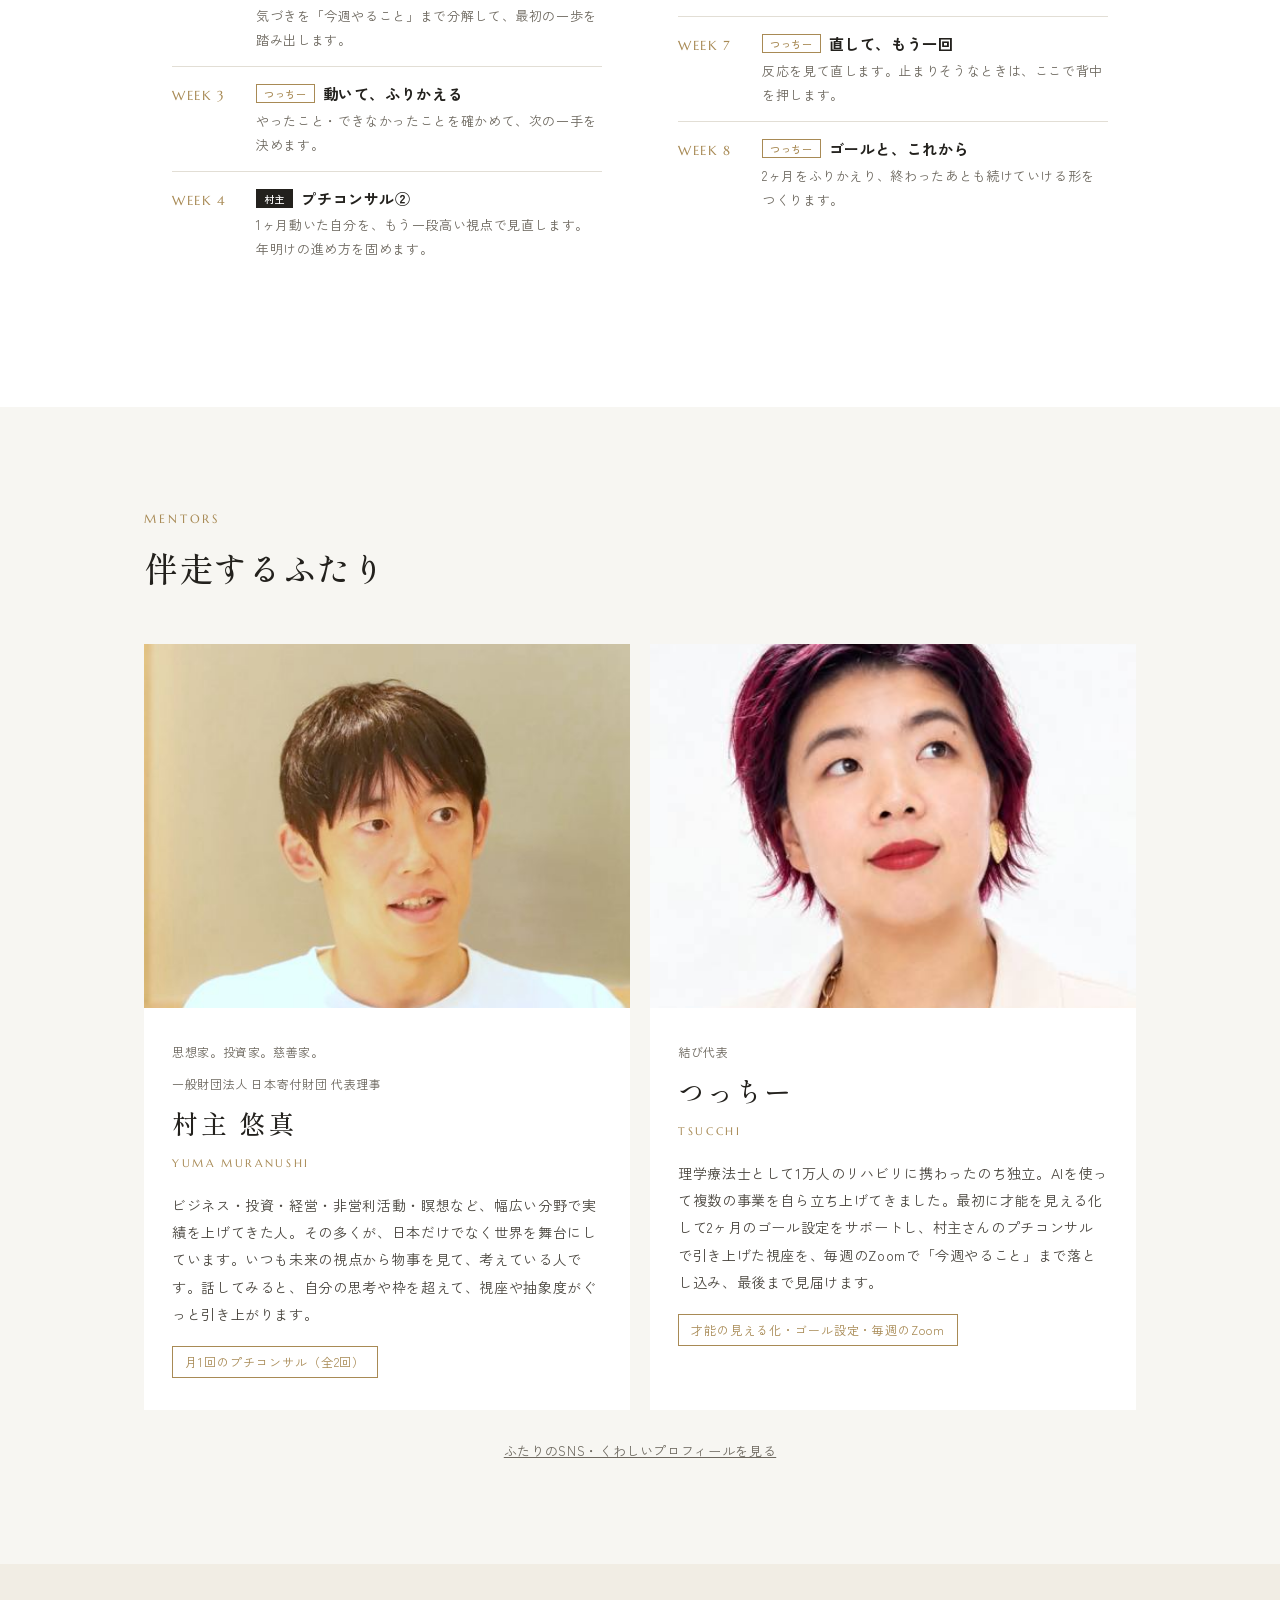
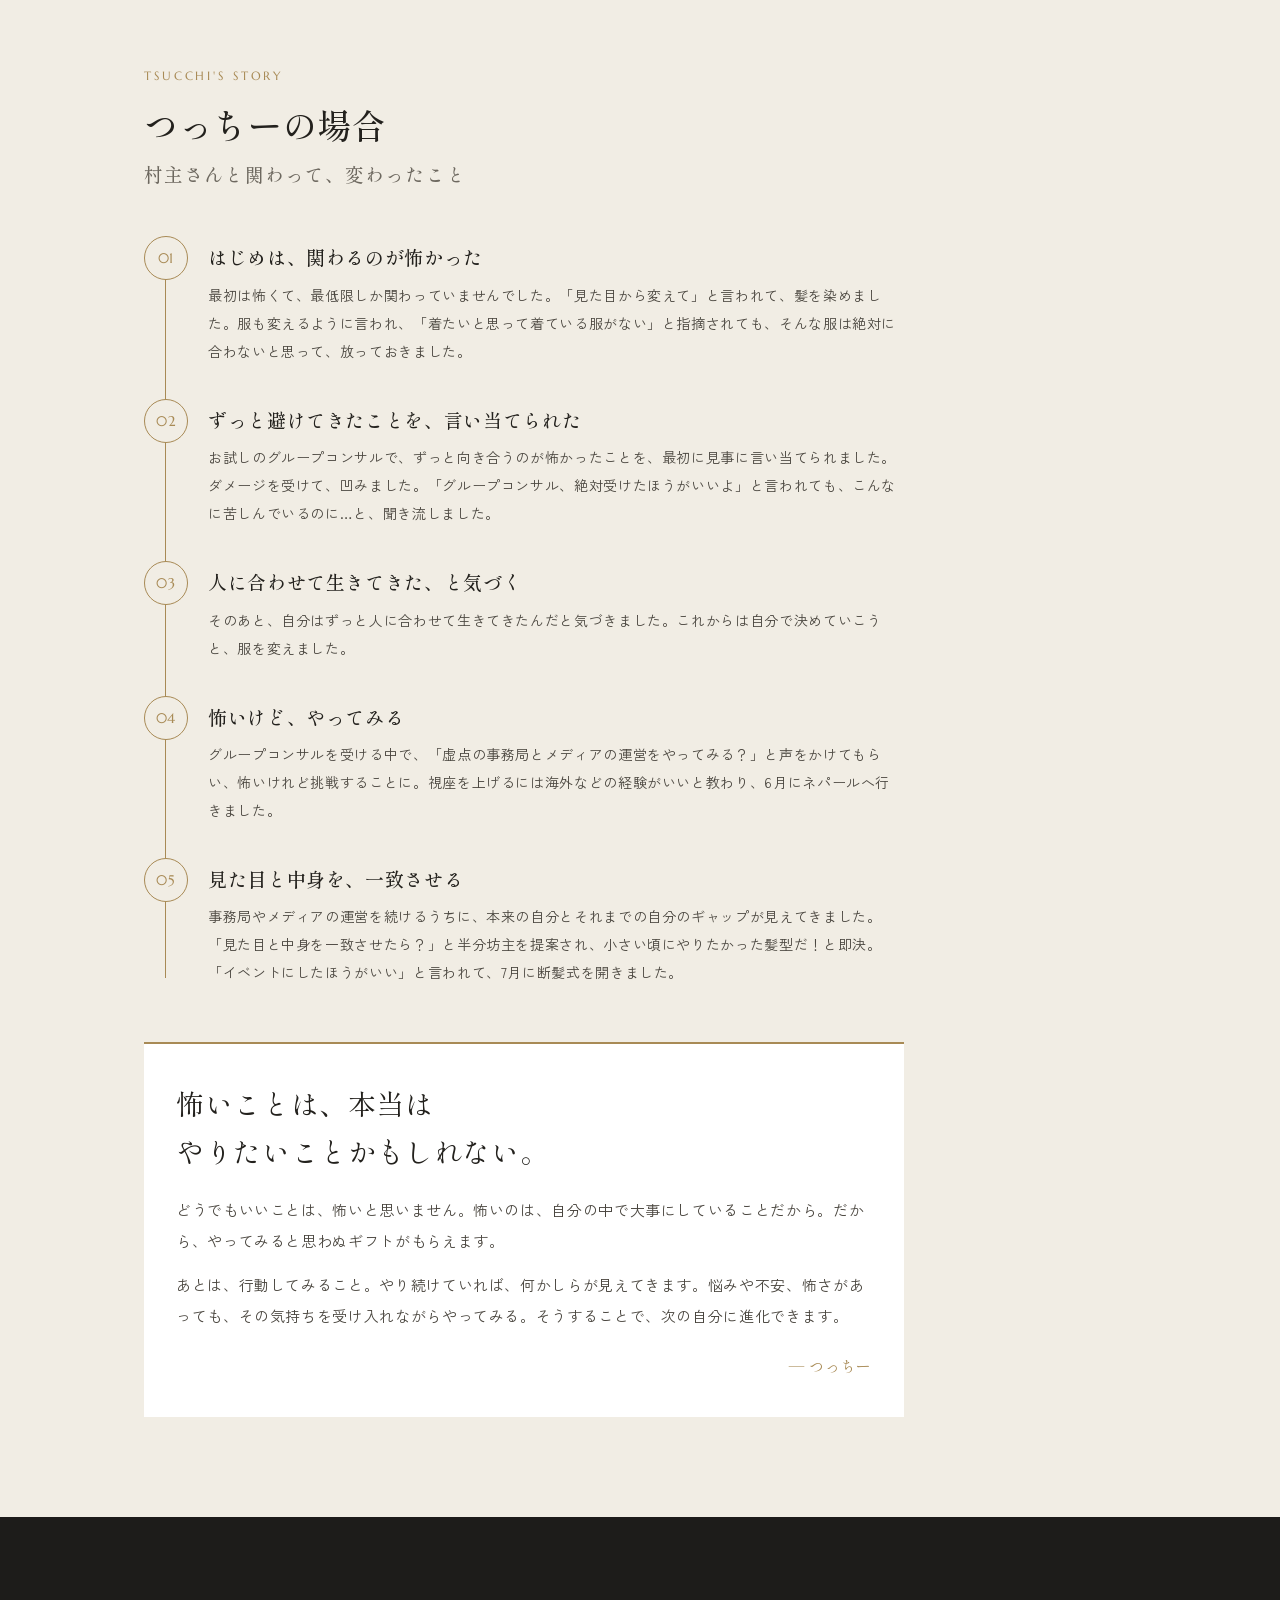
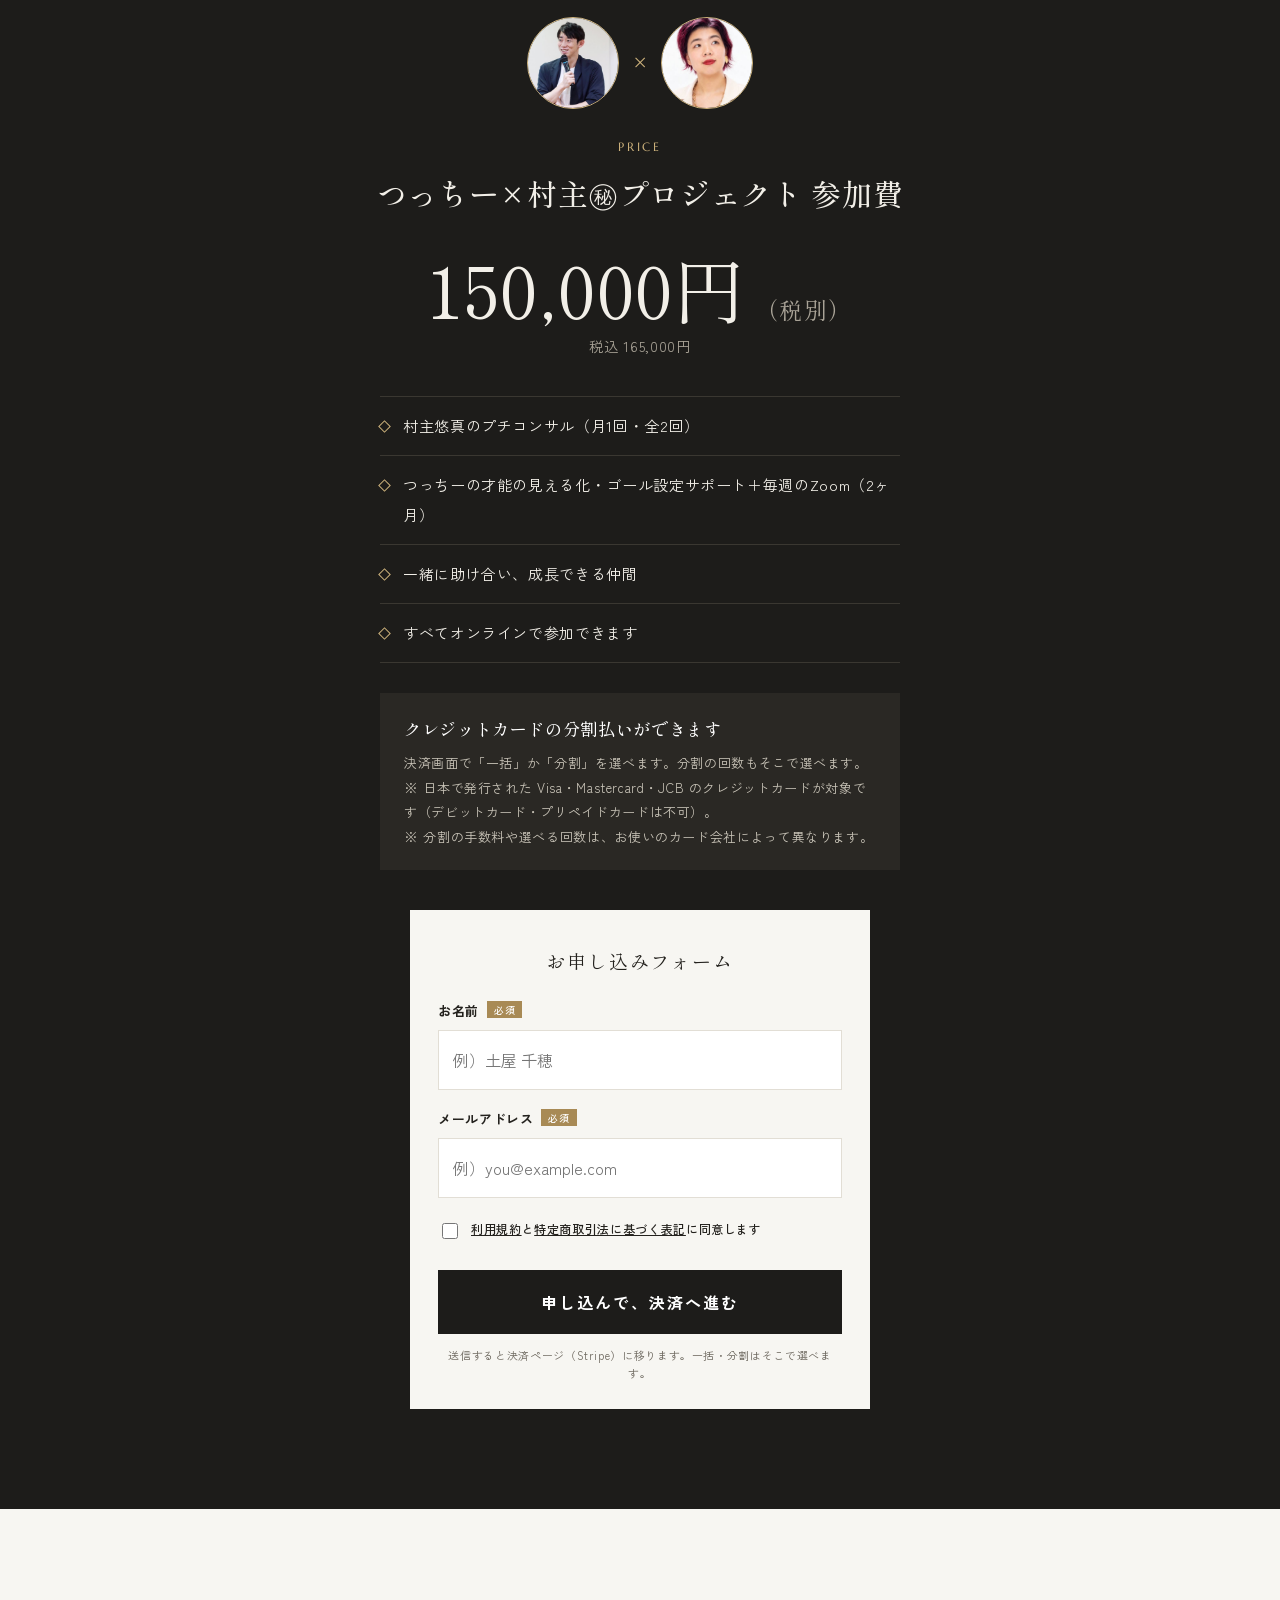
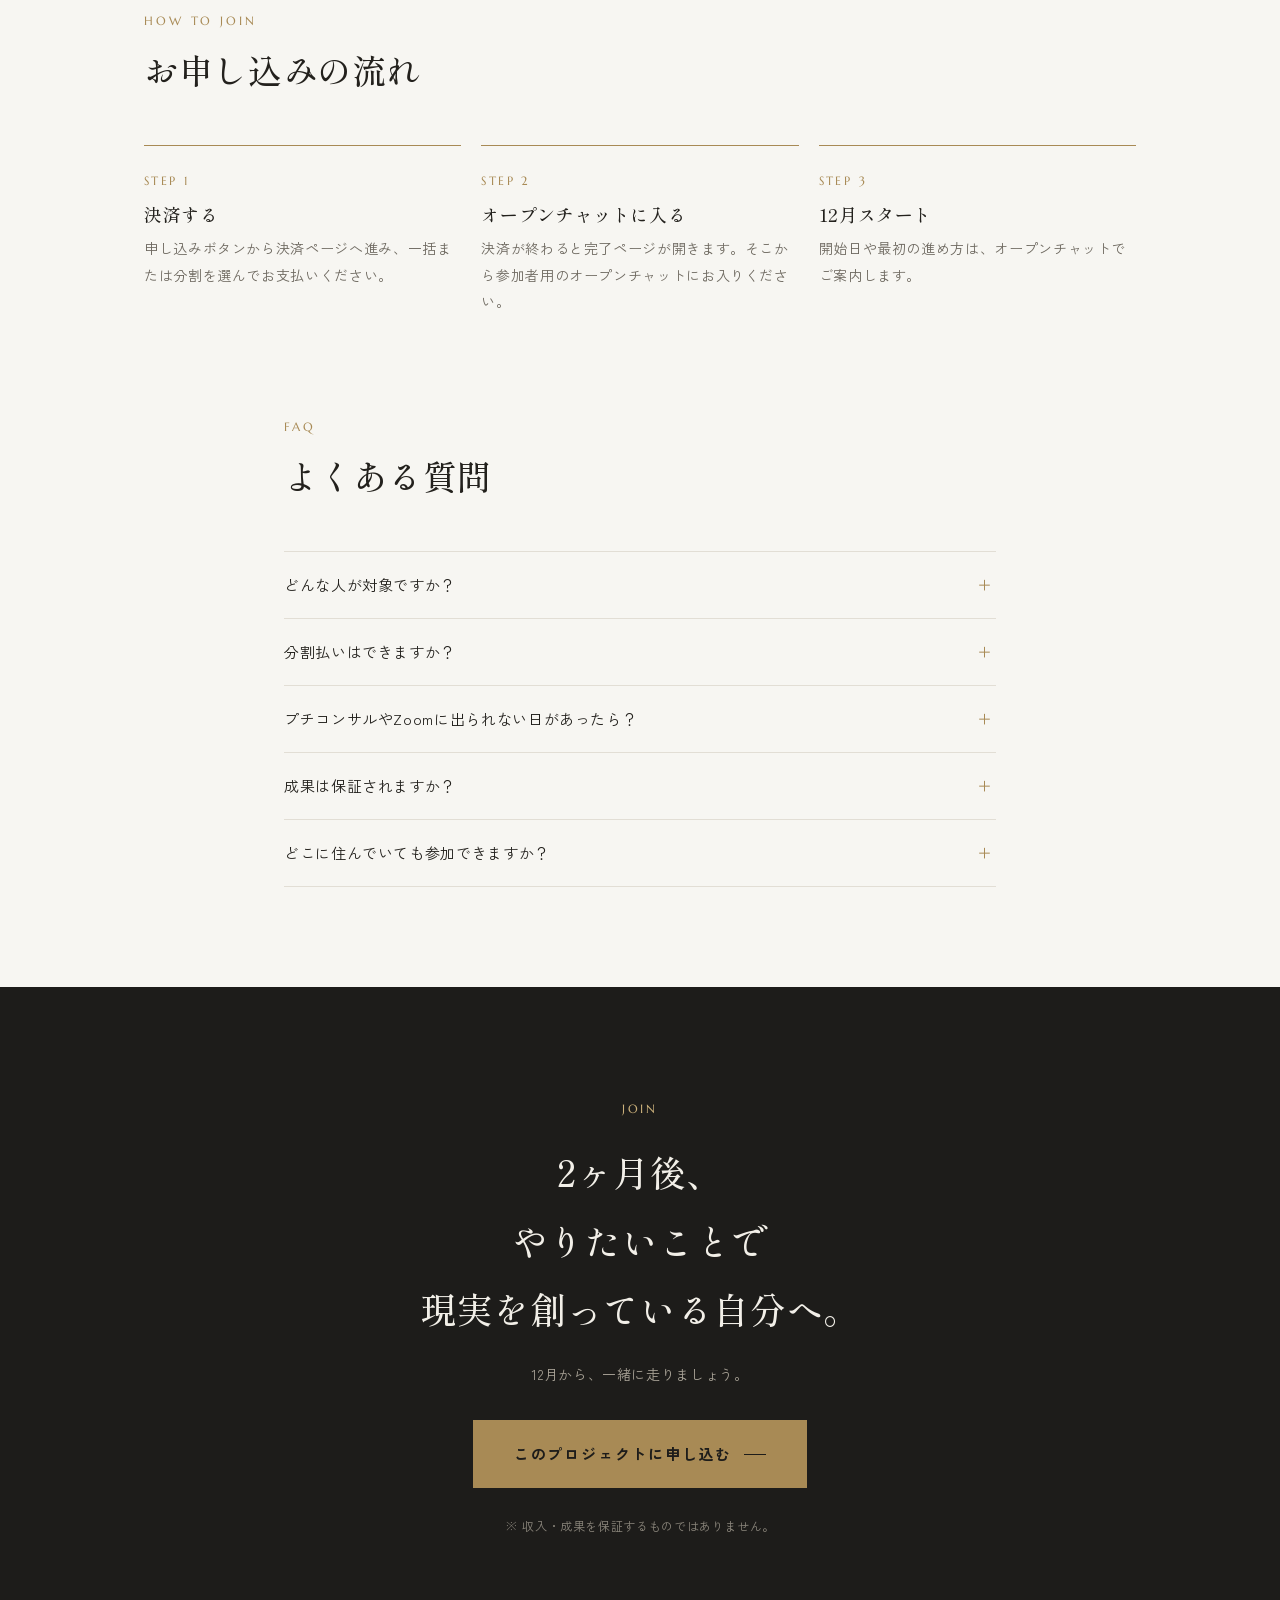
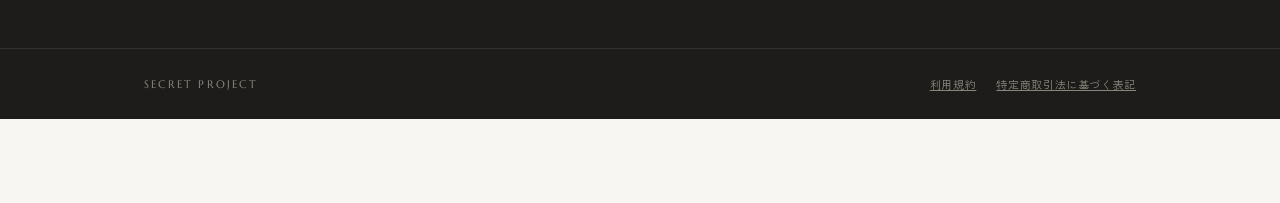
==== commit 27fb12b1: "「才能の見える化」を追加（得られること・1週目・つっちーの担当・募集要項・規約） Co-Authored-By: Claude Opus 5.5 <noreply@anthropic.com> Cla" ====
--- a/apply.html
+++ b/apply.html
@@ -270,7 +270,7 @@
   <div class="ttl"><span class="en">WHAT YOU GET</span><h2>この2ヶ月で、得られること</h2></div>
   <div class="get">
     <div><span class="no">01</span><h3>視座を引き上げる</h3><p>世界を舞台に、多ジャンルで実績を上げてきた村主悠真のプチコンサル。思考の枠を広げ、ビジネスを一段上から見直します。</p><small>村主悠真｜月1回・全2回</small></div>
-    <div><span class="no">02</span><h3>ゴールを決めて、毎週動く</h3><p>最初にゴール設定をつっちーがサポート。引き上げた視座をもとに、毎週のZoomで現実を創るために「何を・どれくらい・どう動けばいいか」をお伝えします。</p><small>つっちー｜毎週のZoom</small></div>
+    <div><span class="no">02</span><h3>才能を見つけて、毎週伸ばす</h3><p>最初に才能の見える化とゴール設定をつっちーがサポート。見つけた強みと引き上げた視座をもとに、毎週のZoomで現実を創るために「何を・どれくらい・どう動けばいいか」をお伝えします。</p><small>つっちー｜毎週のZoom</small></div>
     <div><span class="no">03</span><h3>仲間と、育ち合う</h3><p>同じ2ヶ月を走る仲間と、助け合いながら進みます。ひとりでは止まってしまうことも、仲間がいれば続けられます。</p><small>参加者どうしで支え合う</small></div>
   </div>
 </div></section>
@@ -295,7 +295,7 @@
     <div class="month">
       <div class="mh"><b>Dec.</b><span>2026年12月</span></div>
       <h3>枠をこわし、方向を決める</h3>
-      <div class="ms key"><span class="w">WEEK 1</span><div><p class="t">キックオフ・プチコンサル①</p><p class="d">視座を引き上げ、思考の枠に気づく。2ヶ月で目指すゴールを、つっちーと一緒に決めます。</p></div></div>
+      <div class="ms key"><span class="w">WEEK 1</span><div><p class="t">キックオフ・プチコンサル①／才能の見える化</p><p class="d">視座を引き上げ、思考の枠に気づく。つっちーと才能や強みを棚卸しして「何で勝負するか」を決め、2ヶ月のゴールを一緒に決めます。</p></div></div>
       <div class="ms tc"><span class="w">WEEK 2</span><div><p class="t">行動プランをつくる</p><p class="d">気づきを「今週やること」まで分解して、最初の一歩を踏み出します。</p></div></div>
       <div class="ms tc"><span class="w">WEEK 3</span><div><p class="t">動いて、ふりかえる</p><p class="d">やったこと・できなかったことを確かめて、次の一手を決めます。</p></div></div>
       <div class="ms key"><span class="w">WEEK 4</span><div><p class="t">プチコンサル②</p><p class="d">1ヶ月動いた自分を、もう一段高い視点で見直します。年明けの進め方を固めます。</p></div></div>
@@ -328,8 +328,8 @@
       <div class="b">
         <span class="role">結び代表</span>
         <h3>つっちー</h3><span class="rn">TSUCCHI</span>
-        <p>理学療法士として1万人のリハビリに携わったのち独立。AIを使って複数の事業を自ら立ち上げてきました。2ヶ月のゴール設定をサポートし、村主さんのプチコンサルで引き上げた視座を、毎週のZoomで「今週やること」まで落とし込み、最後まで見届けます。</p>
-        <span class="tag">ゴール設定のサポート・毎週のZoom</span>
+        <p>理学療法士として1万人のリハビリに携わったのち独立。AIを使って複数の事業を自ら立ち上げてきました。最初に才能を見える化して2ヶ月のゴール設定をサポートし、村主さんのプチコンサルで引き上げた視座を、毎週のZoomで「今週やること」まで落とし込み、最後まで見届けます。</p>
+        <span class="tag">才能の見える化・ゴール設定・毎週のZoom</span>
       </div>
     </div>
   </div>
@@ -362,7 +362,7 @@
     <p class="tax">税込 165,000円</p>
     <ul>
       <li>村主悠真のプチコンサル（月1回・全2回）</li>
-      <li>つっちーのゴール設定サポート＋毎週のZoom（2ヶ月）</li>
+      <li>つっちーの才能の見える化・ゴール設定サポート＋毎週のZoom（2ヶ月）</li>
       <li>一緒に助け合い、成長できる仲間</li>
       <li>すべてオンラインで参加できます</li>
     </ul>
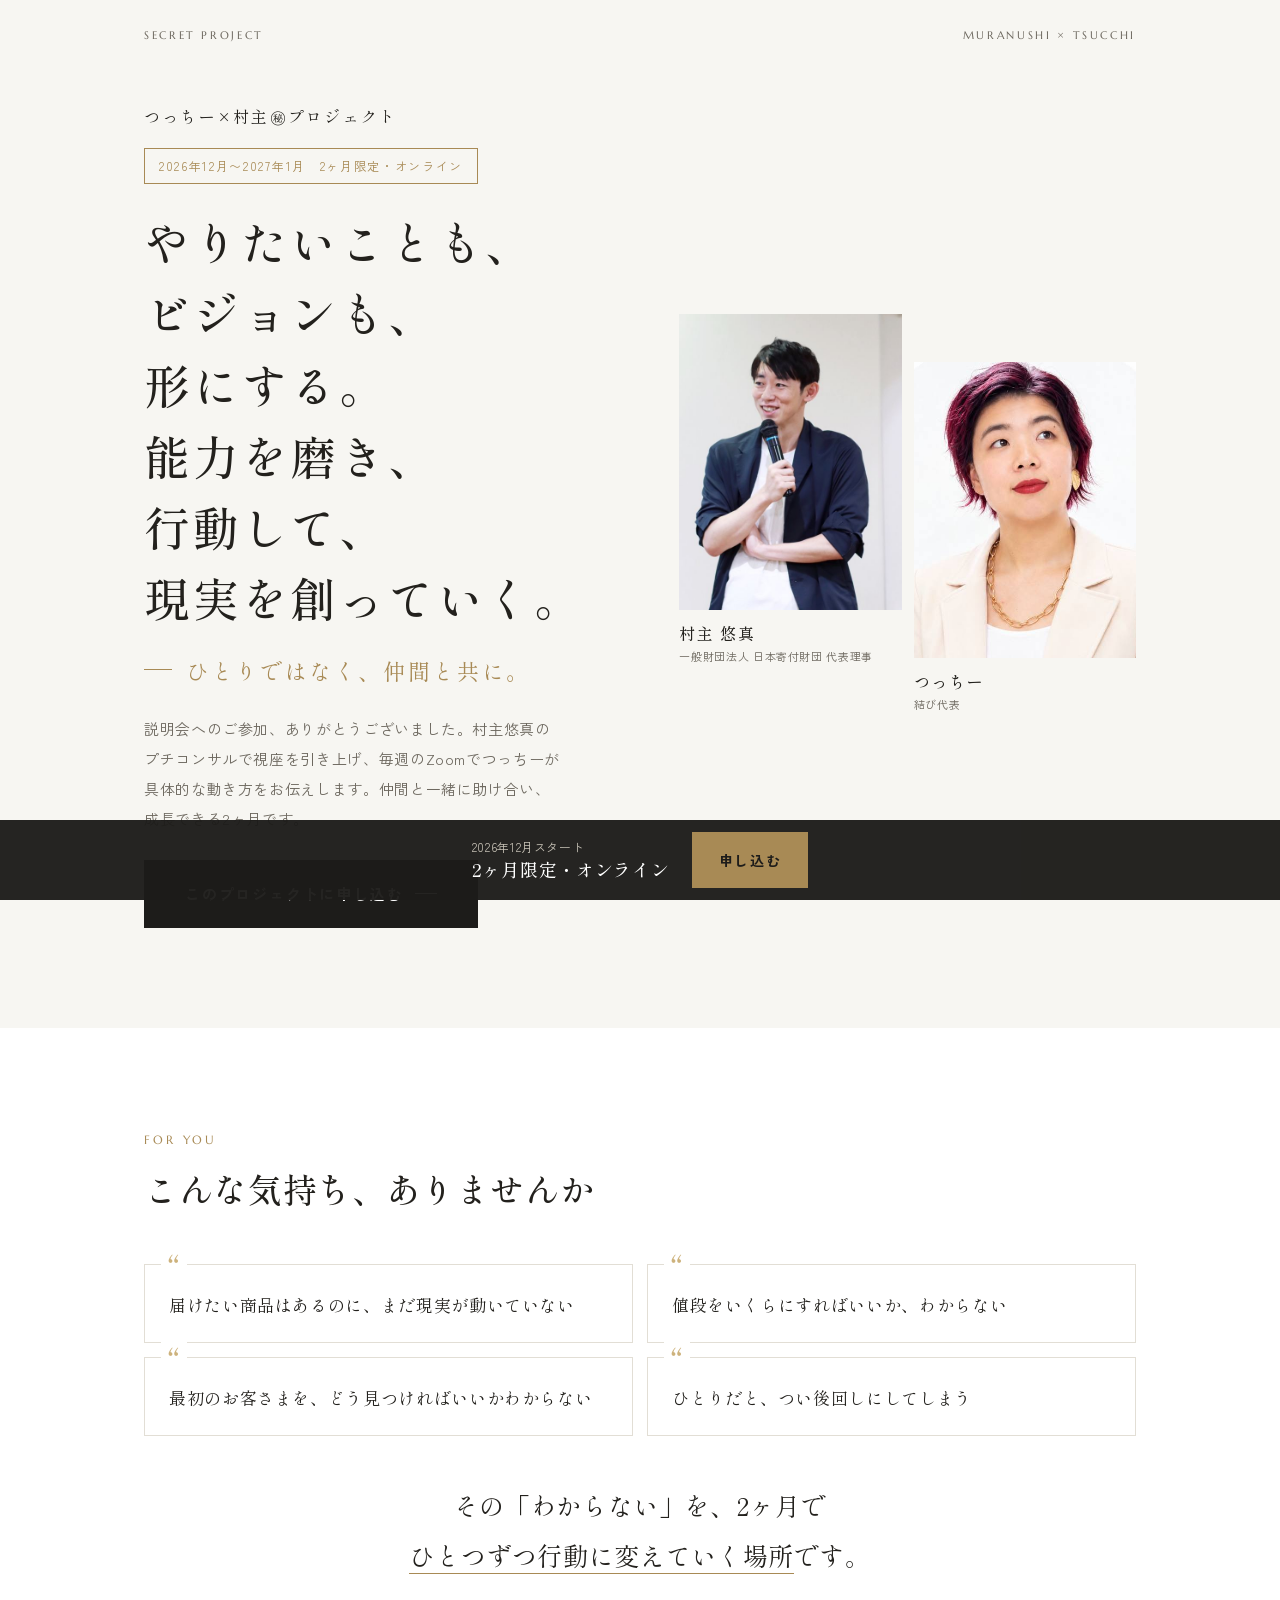
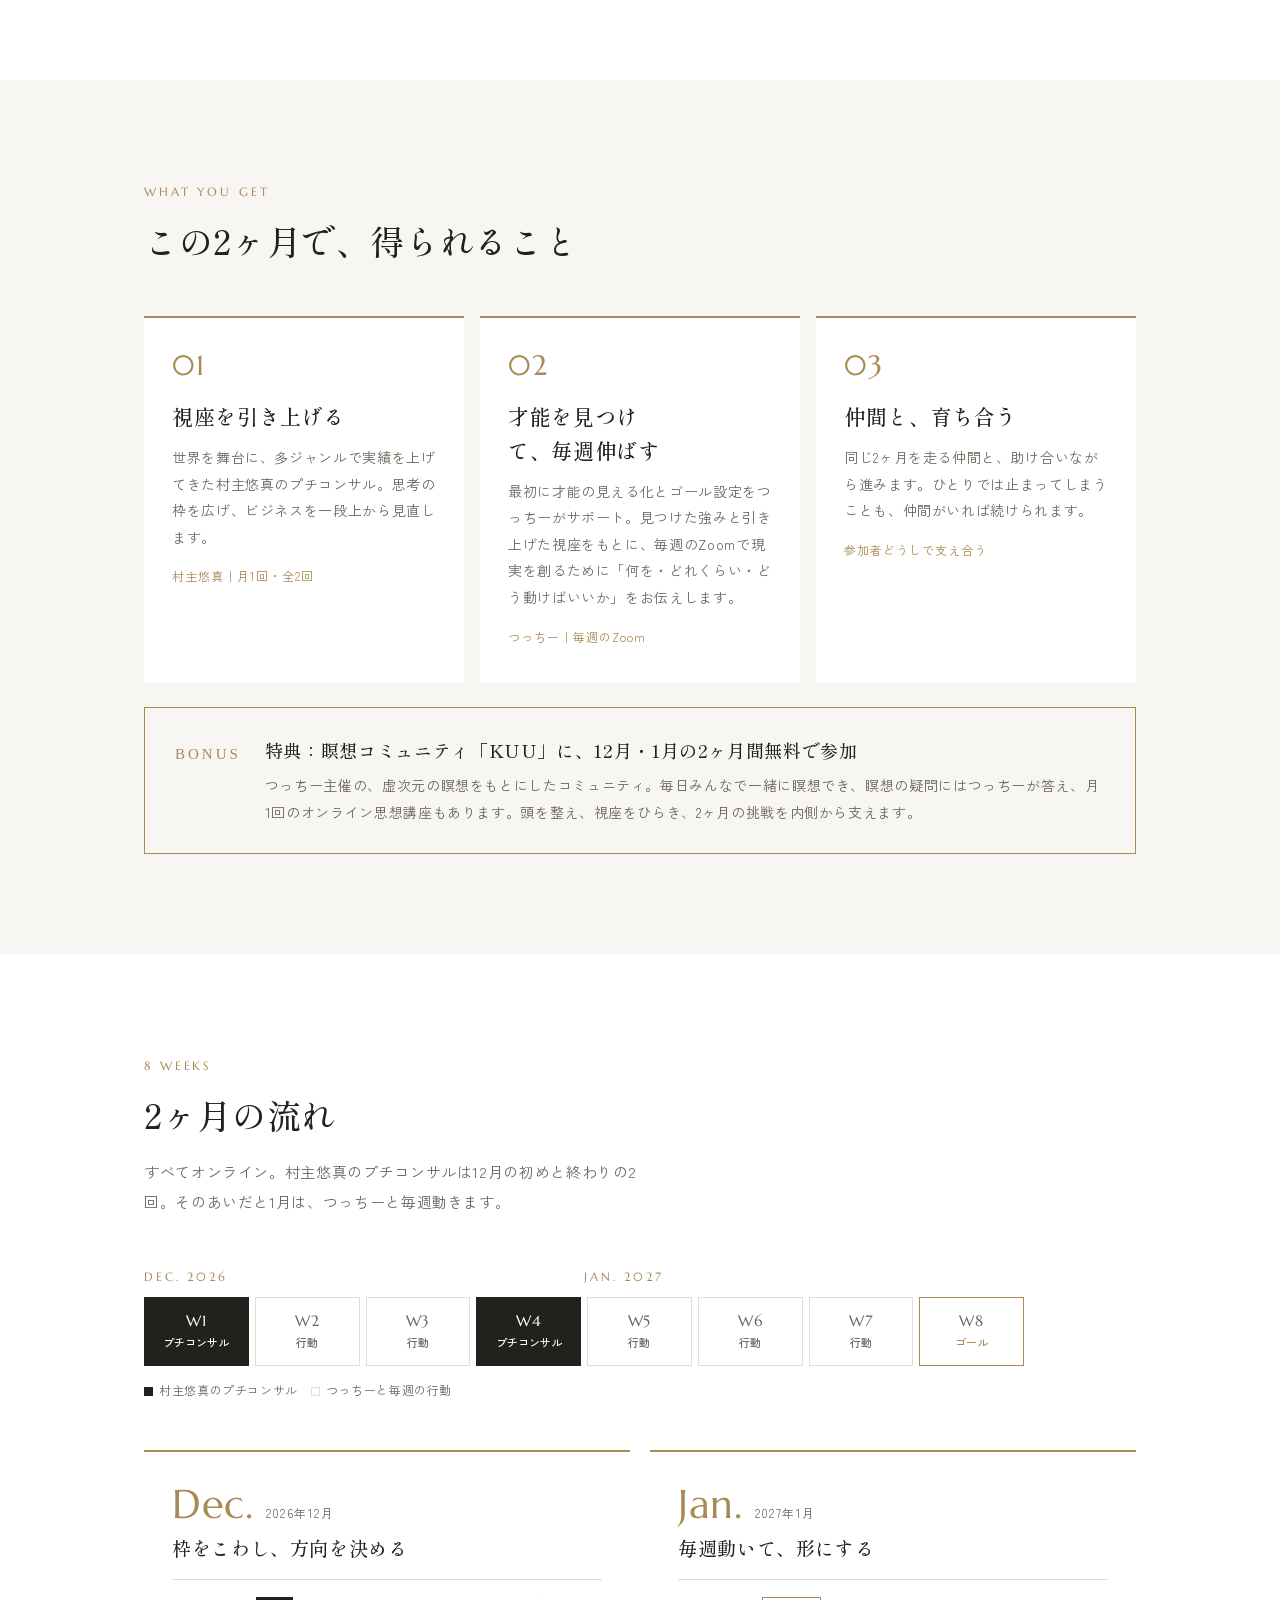
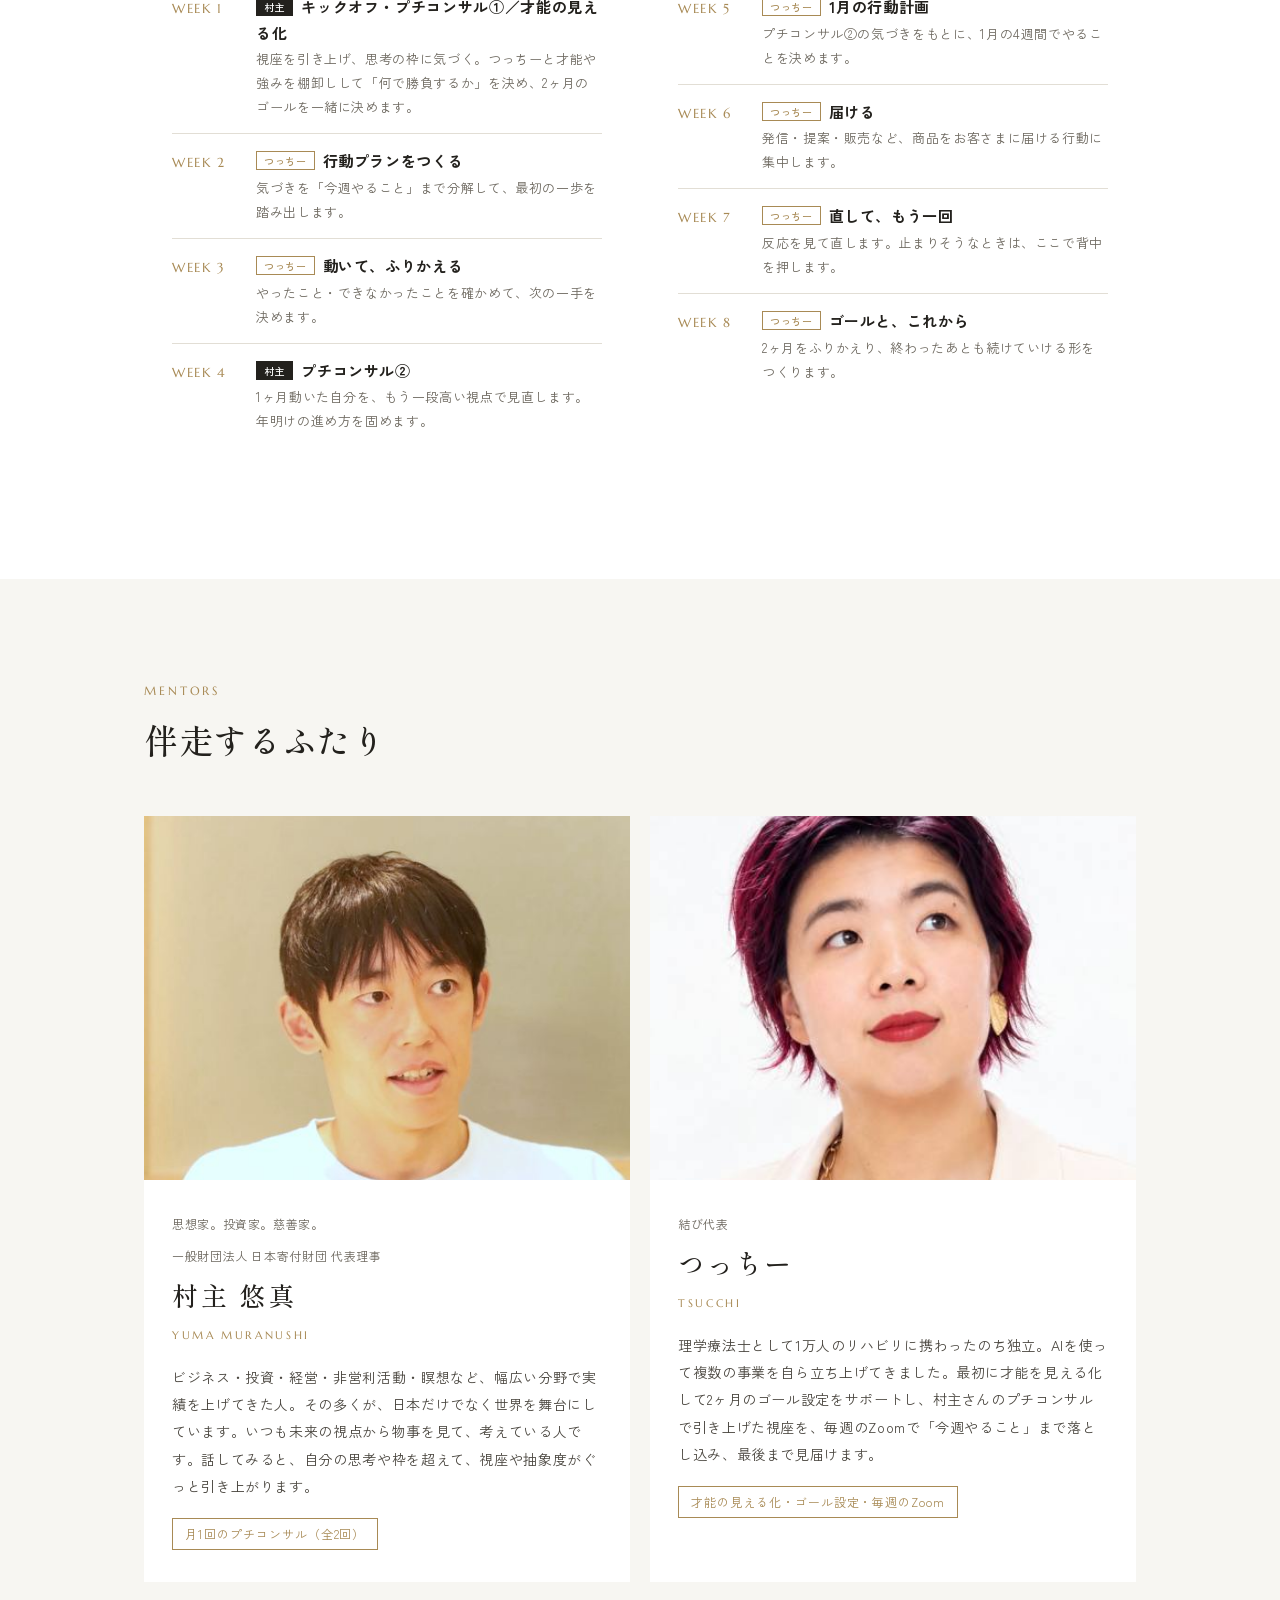
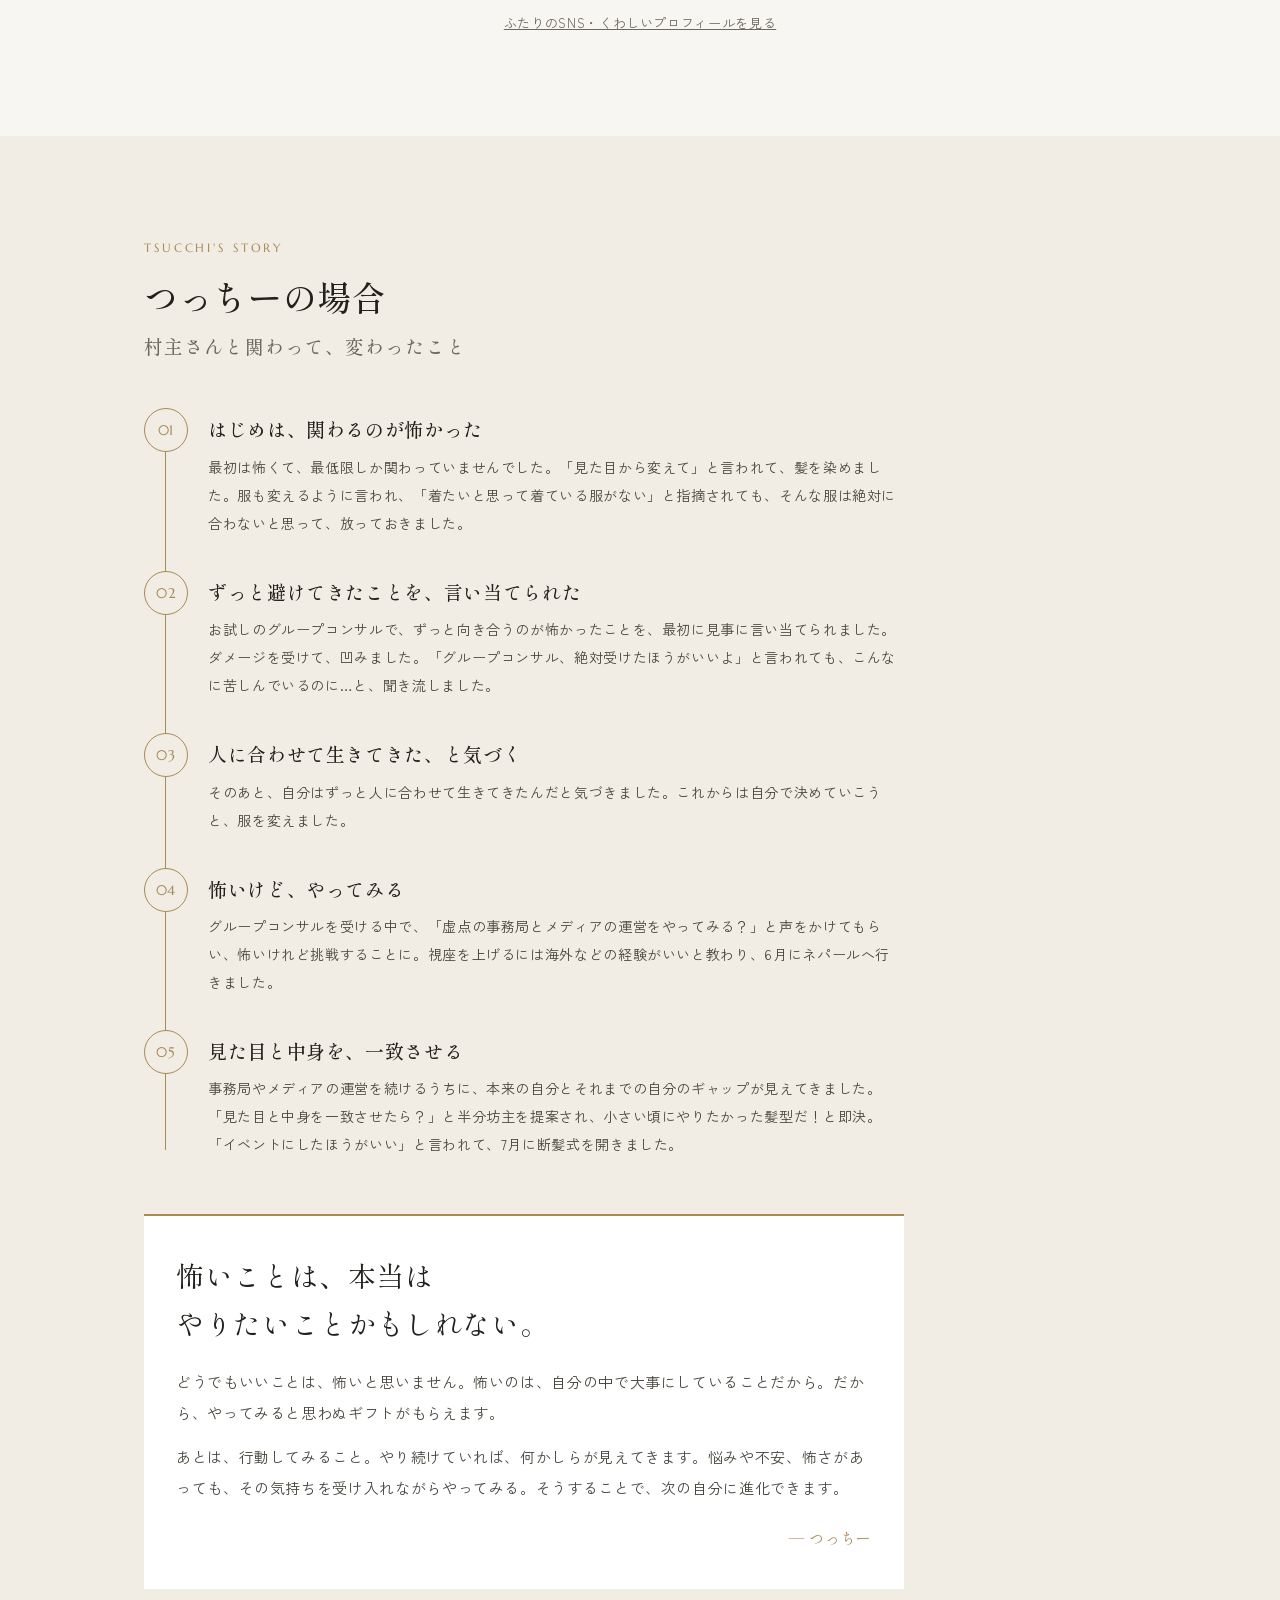
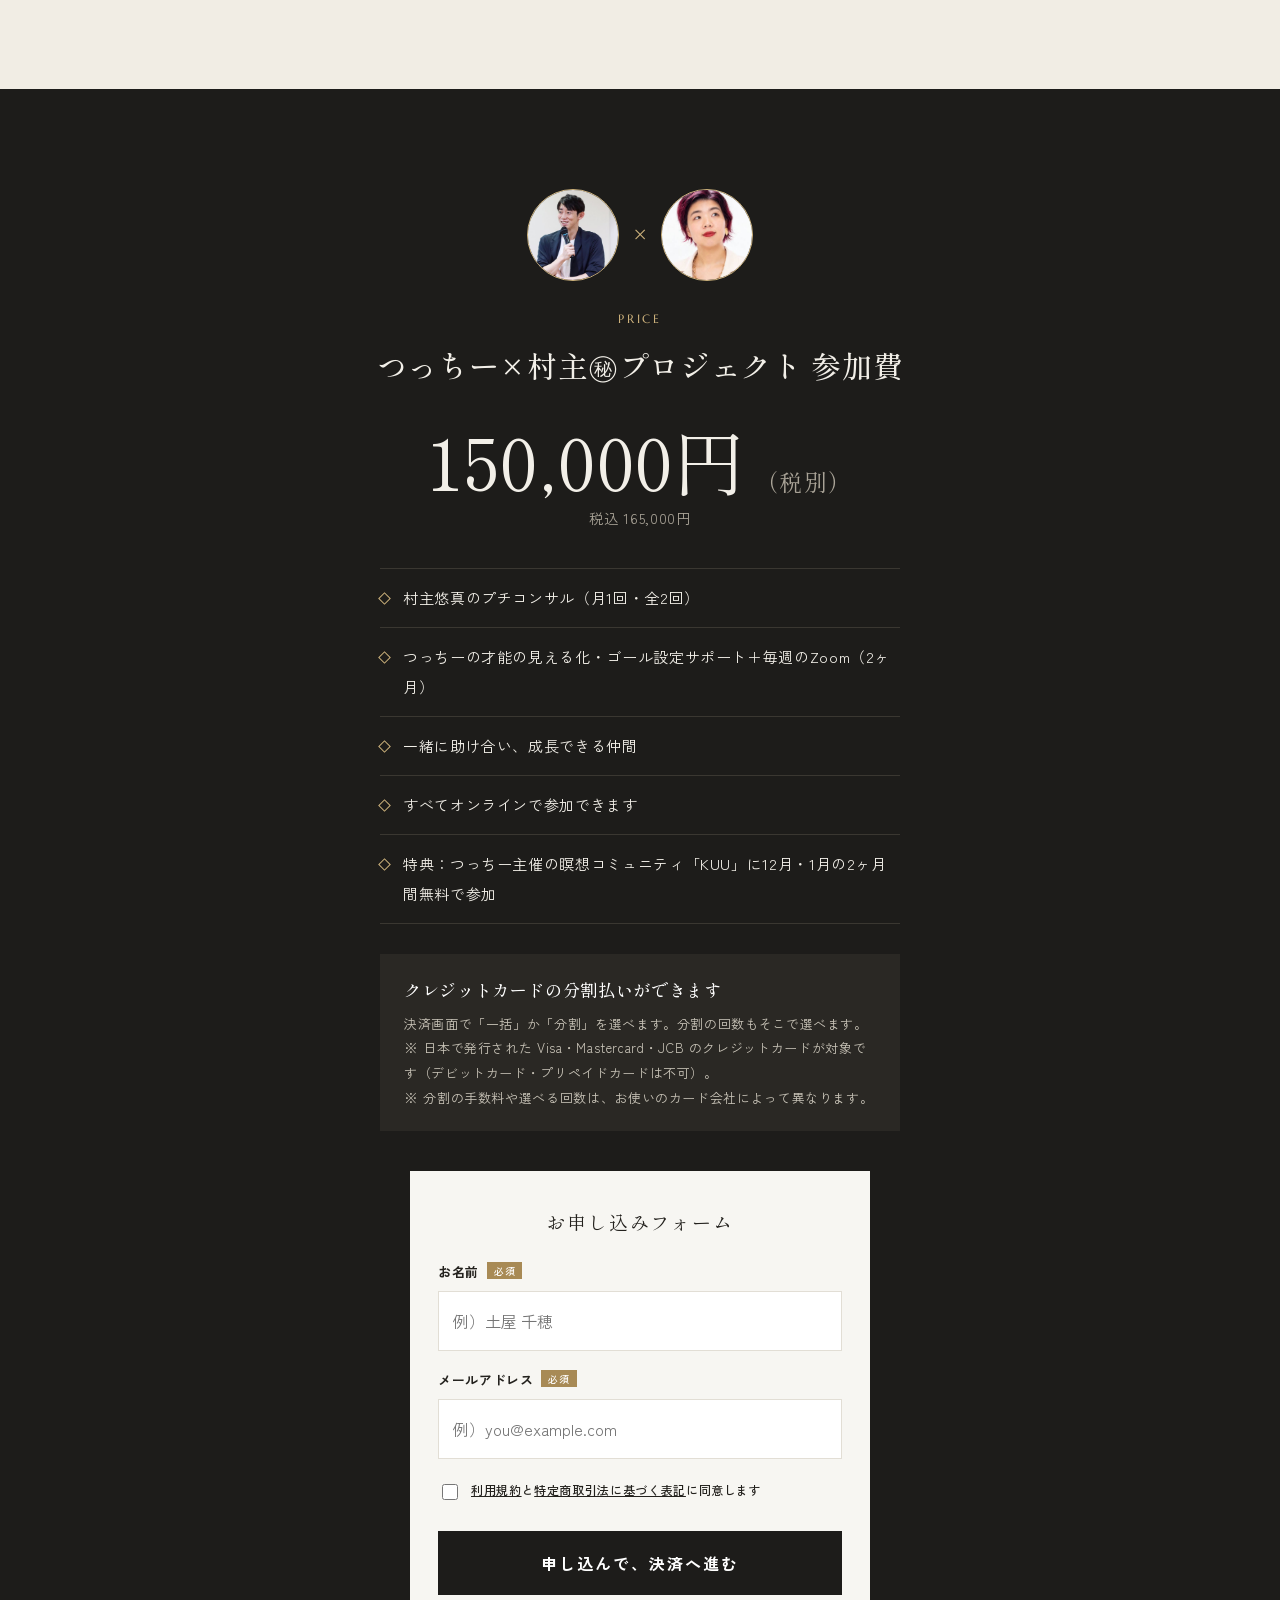
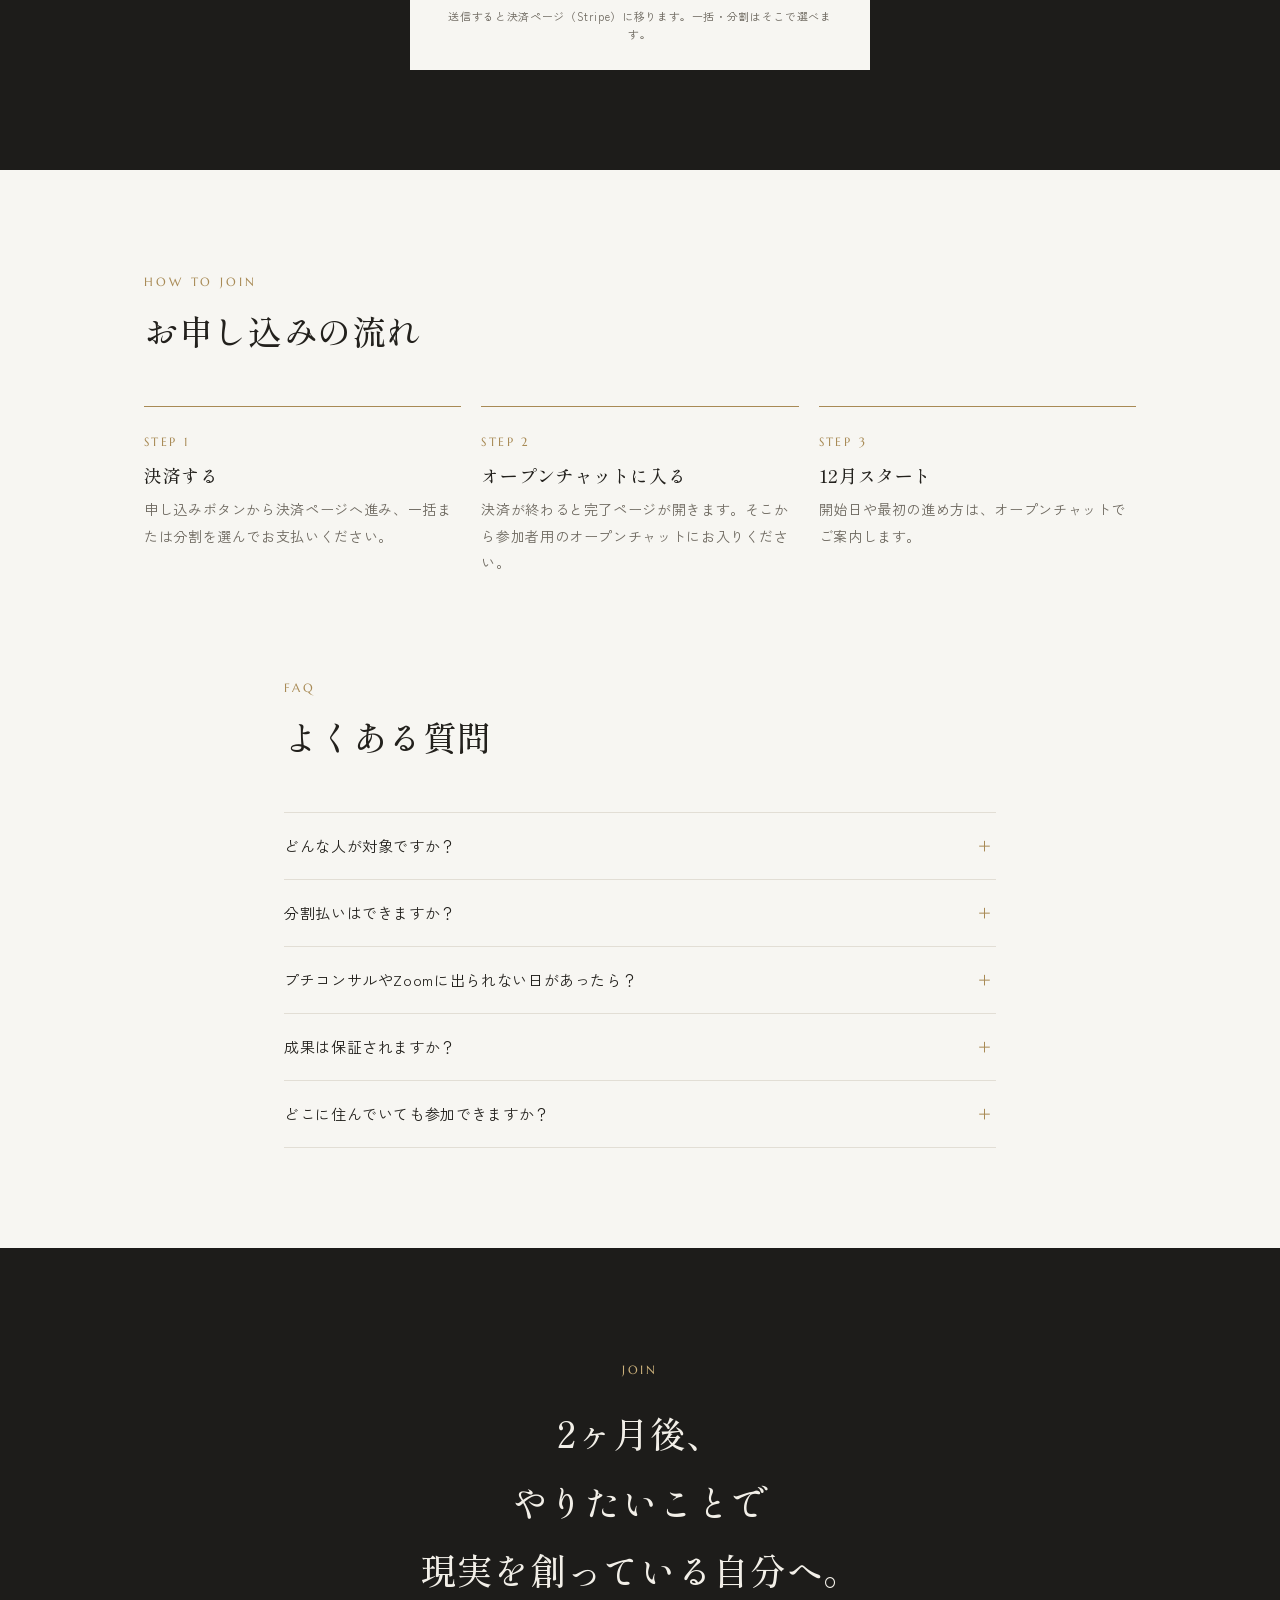
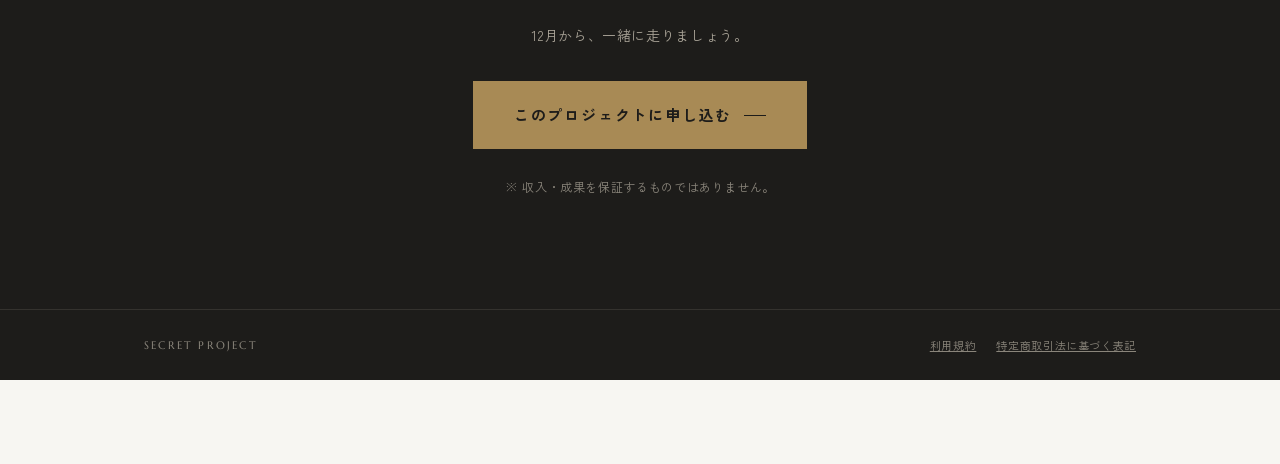
==== commit 4aeaaee4: "特典：瞑想コミュニティ「KUU」12月・1月無料を追加 Co-Authored-By: Claude Opus 5.5 <noreply@anthropic.com> Claude-Session: " ====
--- a/apply.html
+++ b/apply.html
@@ -234,6 +234,13 @@
 .ms.key .t::before{content:"村主";font-size:10px;font-weight:500;color:#fff;background:#23211d;padding:2px 8px;margin-right:8px;vertical-align:2px}
 .ms.tc .t::before{content:"つっちー";font-size:10px;font-weight:500;color:var(--gold);border:1px solid var(--gold);padding:1px 7px;margin-right:8px;vertical-align:2px}
 @media (max-width:820px){.wkg{grid-template-columns:repeat(4,1fr)}.wkm{display:none}.months{grid-template-columns:1fr}.wk2 b{font-size:10px}}
+
+.bonus{margin-top:24px;display:flex;gap:24px;align-items:flex-start;padding:28px 30px;border:1px solid #a88a55}
+.bonus .ben{font-family:"Cormorant Garamond",serif;color:#a88a55;letter-spacing:.2em;font-size:15px;padding-top:3px;flex:none}
+.bonus > div{min-width:0}
+.bonus h3{font-family:"Shippori Mincho","Yu Mincho",serif;font-size:18px;font-weight:500;line-height:1.6;margin:0 0 8px}
+.bonus p{font-size:14px;color:#6b655b;line-height:1.9;margin:0}
+@media (max-width:640px){.bonus{flex-direction:column;gap:8px;padding:22px 20px}.bonus h3{font-size:16px}}
 </style>
 </head>
 <body>
@@ -273,6 +280,7 @@
     <div><span class="no">02</span><h3>才能を見つけて、毎週伸ばす</h3><p>最初に才能の見える化とゴール設定をつっちーがサポート。見つけた強みと引き上げた視座をもとに、毎週のZoomで現実を創るために「何を・どれくらい・どう動けばいいか」をお伝えします。</p><small>つっちー｜毎週のZoom</small></div>
     <div><span class="no">03</span><h3>仲間と、育ち合う</h3><p>同じ2ヶ月を走る仲間と、助け合いながら進みます。ひとりでは止まってしまうことも、仲間がいれば続けられます。</p><small>参加者どうしで支え合う</small></div>
   </div>
+  <div class="bonus"><span class="ben">BONUS</span><div><h3>特典：瞑想コミュニティ「KUU」に、12月・1月の2ヶ月間無料で参加</h3><p>つっちー主催の、虚次元の瞑想をもとにしたコミュニティ。毎日みんなで一緒に瞑想でき、瞑想の疑問にはつっちーが答え、月1回のオンライン思想講座もあります。頭を整え、視座をひらき、2ヶ月の挑戦を内側から支えます。</p></div></div>
 </div></section>
 
 <section class="flow" id="flow"><div class="wrap">
@@ -365,6 +373,7 @@
       <li>つっちーの才能の見える化・ゴール設定サポート＋毎週のZoom（2ヶ月）</li>
       <li>一緒に助け合い、成長できる仲間</li>
       <li>すべてオンラインで参加できます</li>
+      <li>特典：つっちー主催の瞑想コミュニティ「KUU」に12月・1月の2ヶ月間無料で参加</li>
     </ul>
     <div class="split">
       <b>クレジットカードの分割払いができます</b>
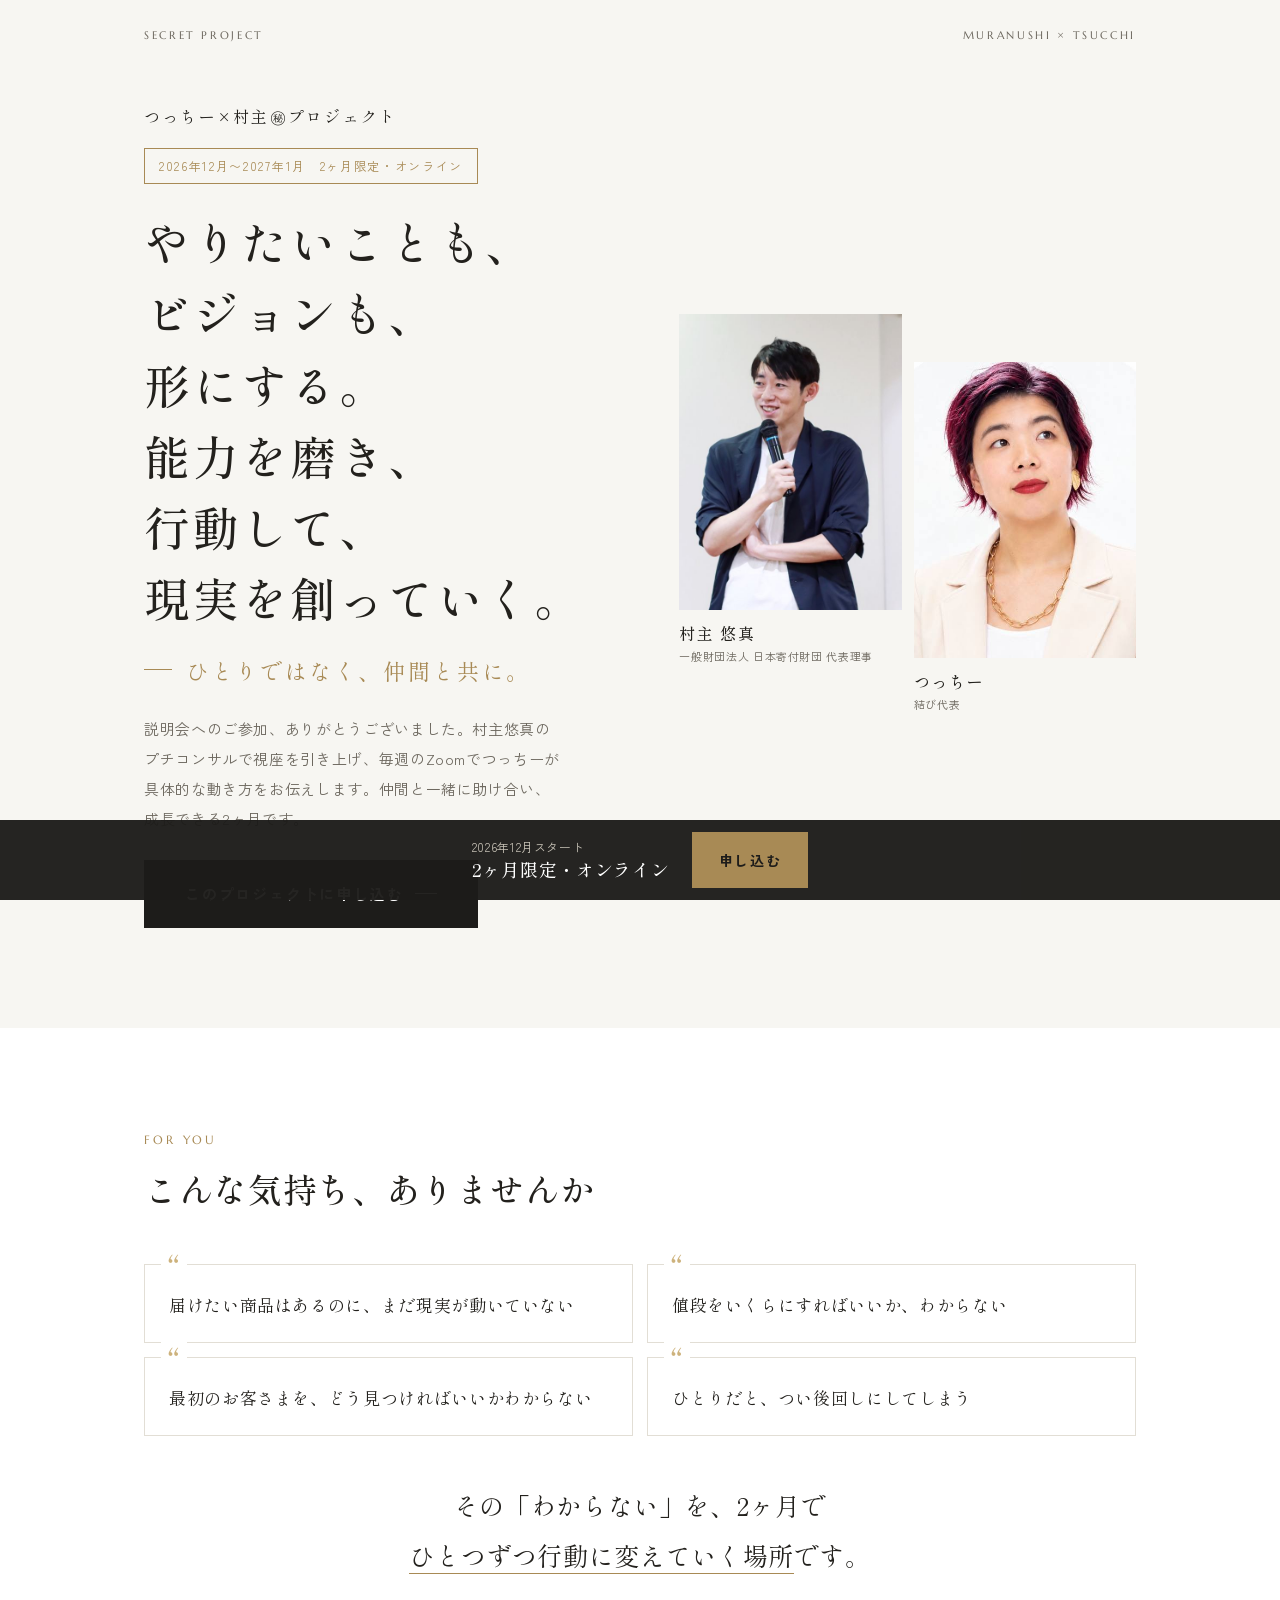
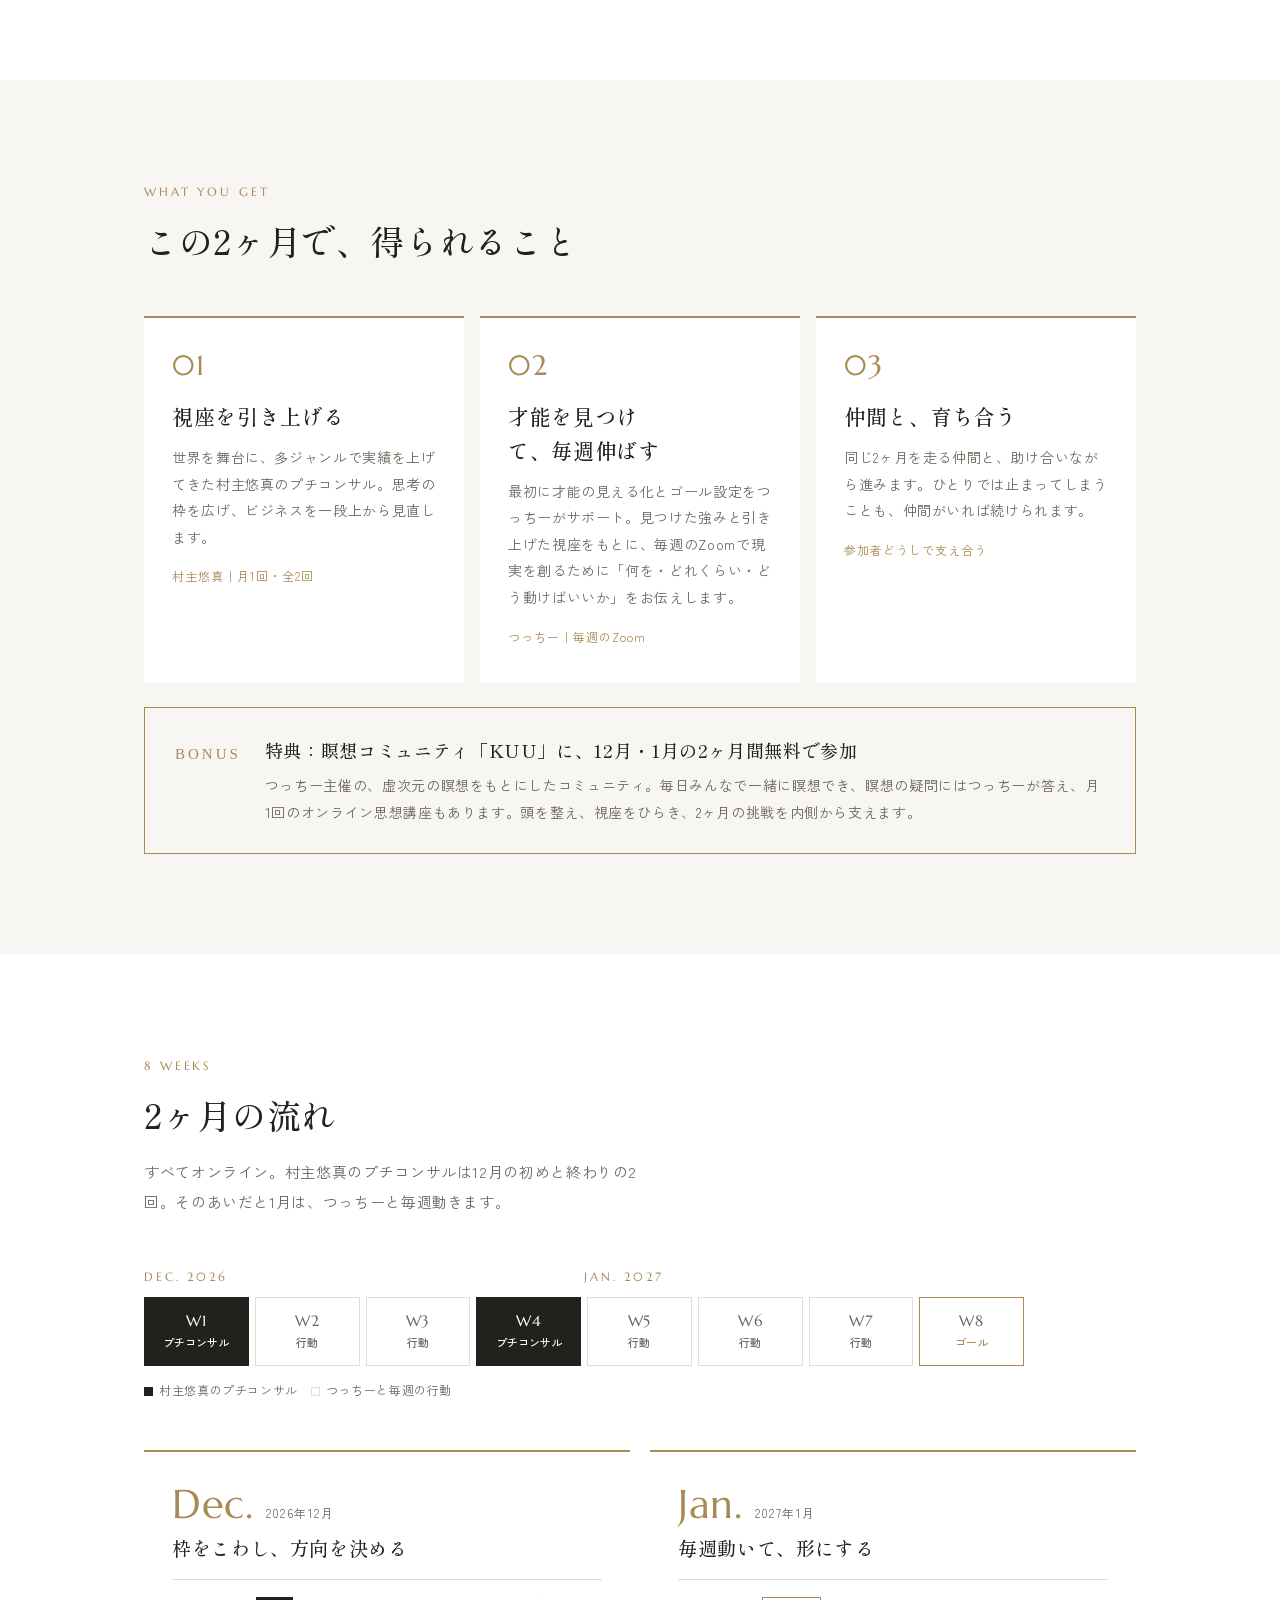
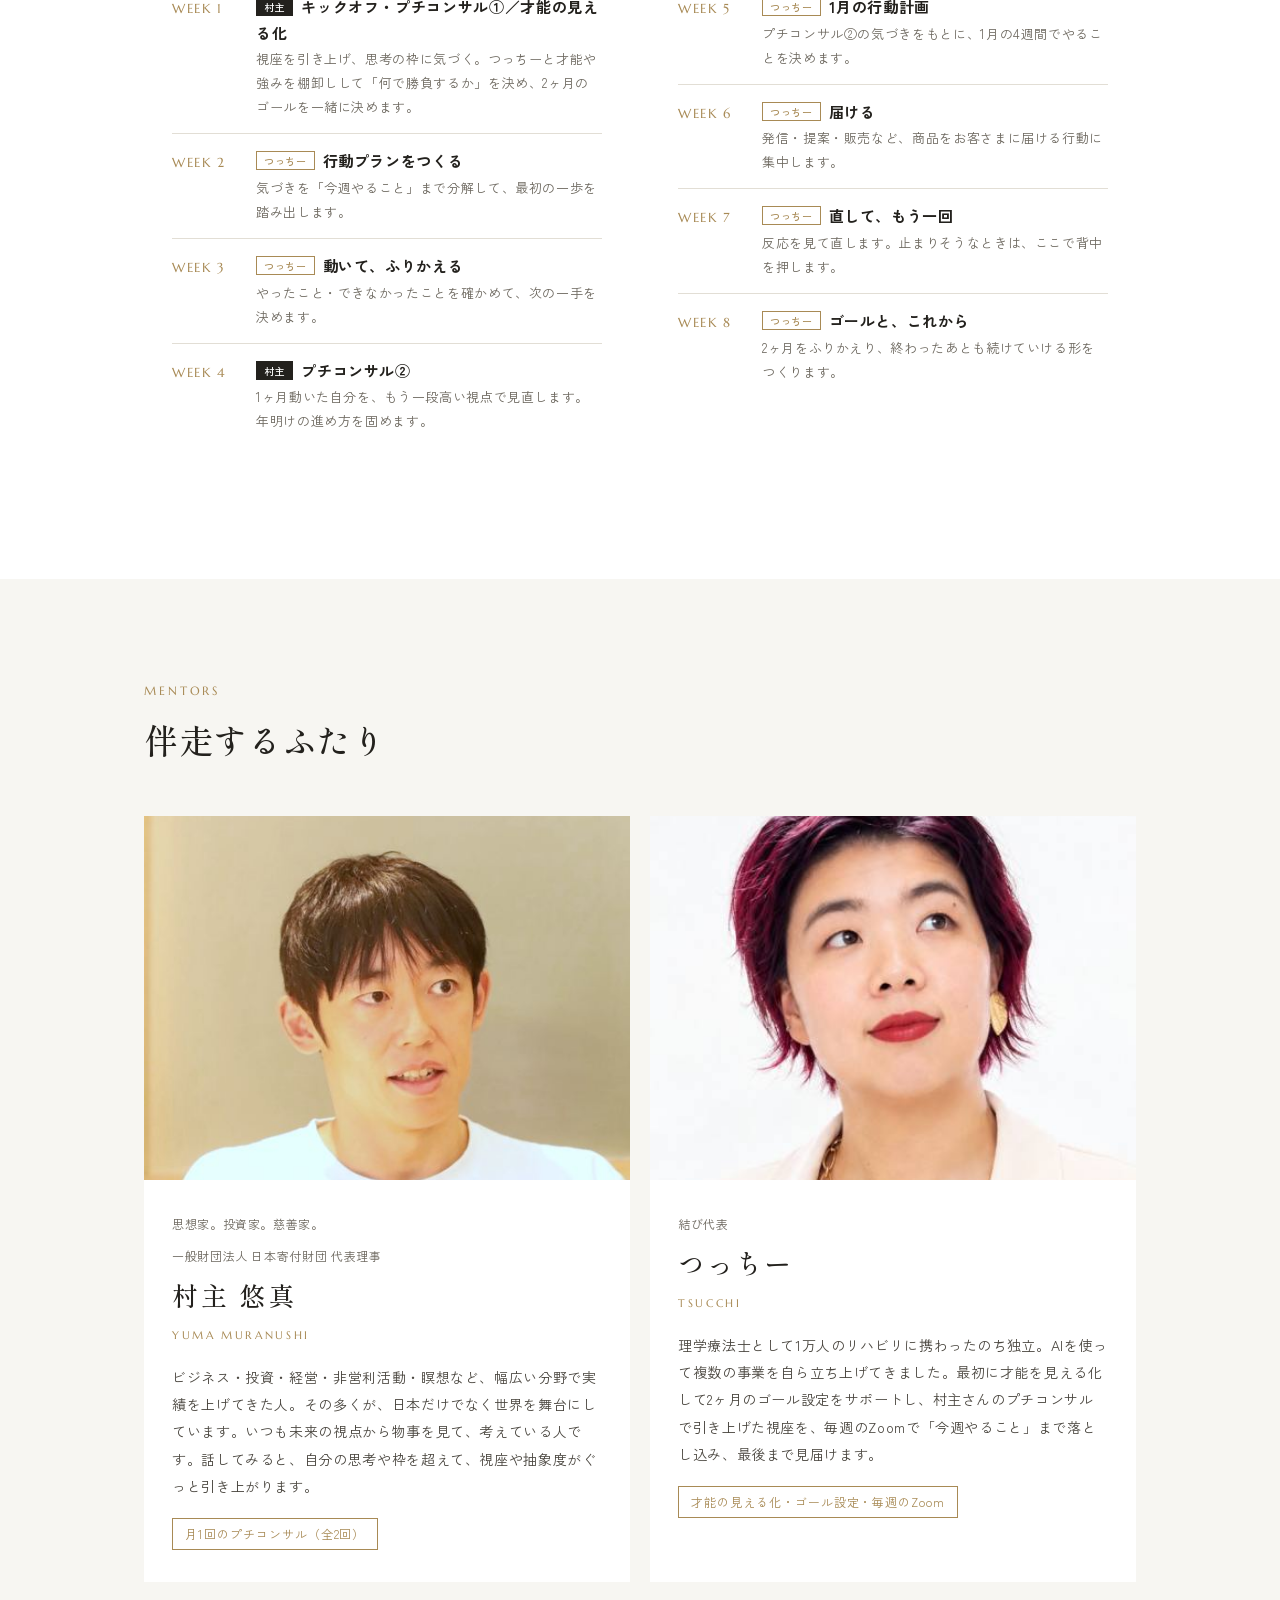
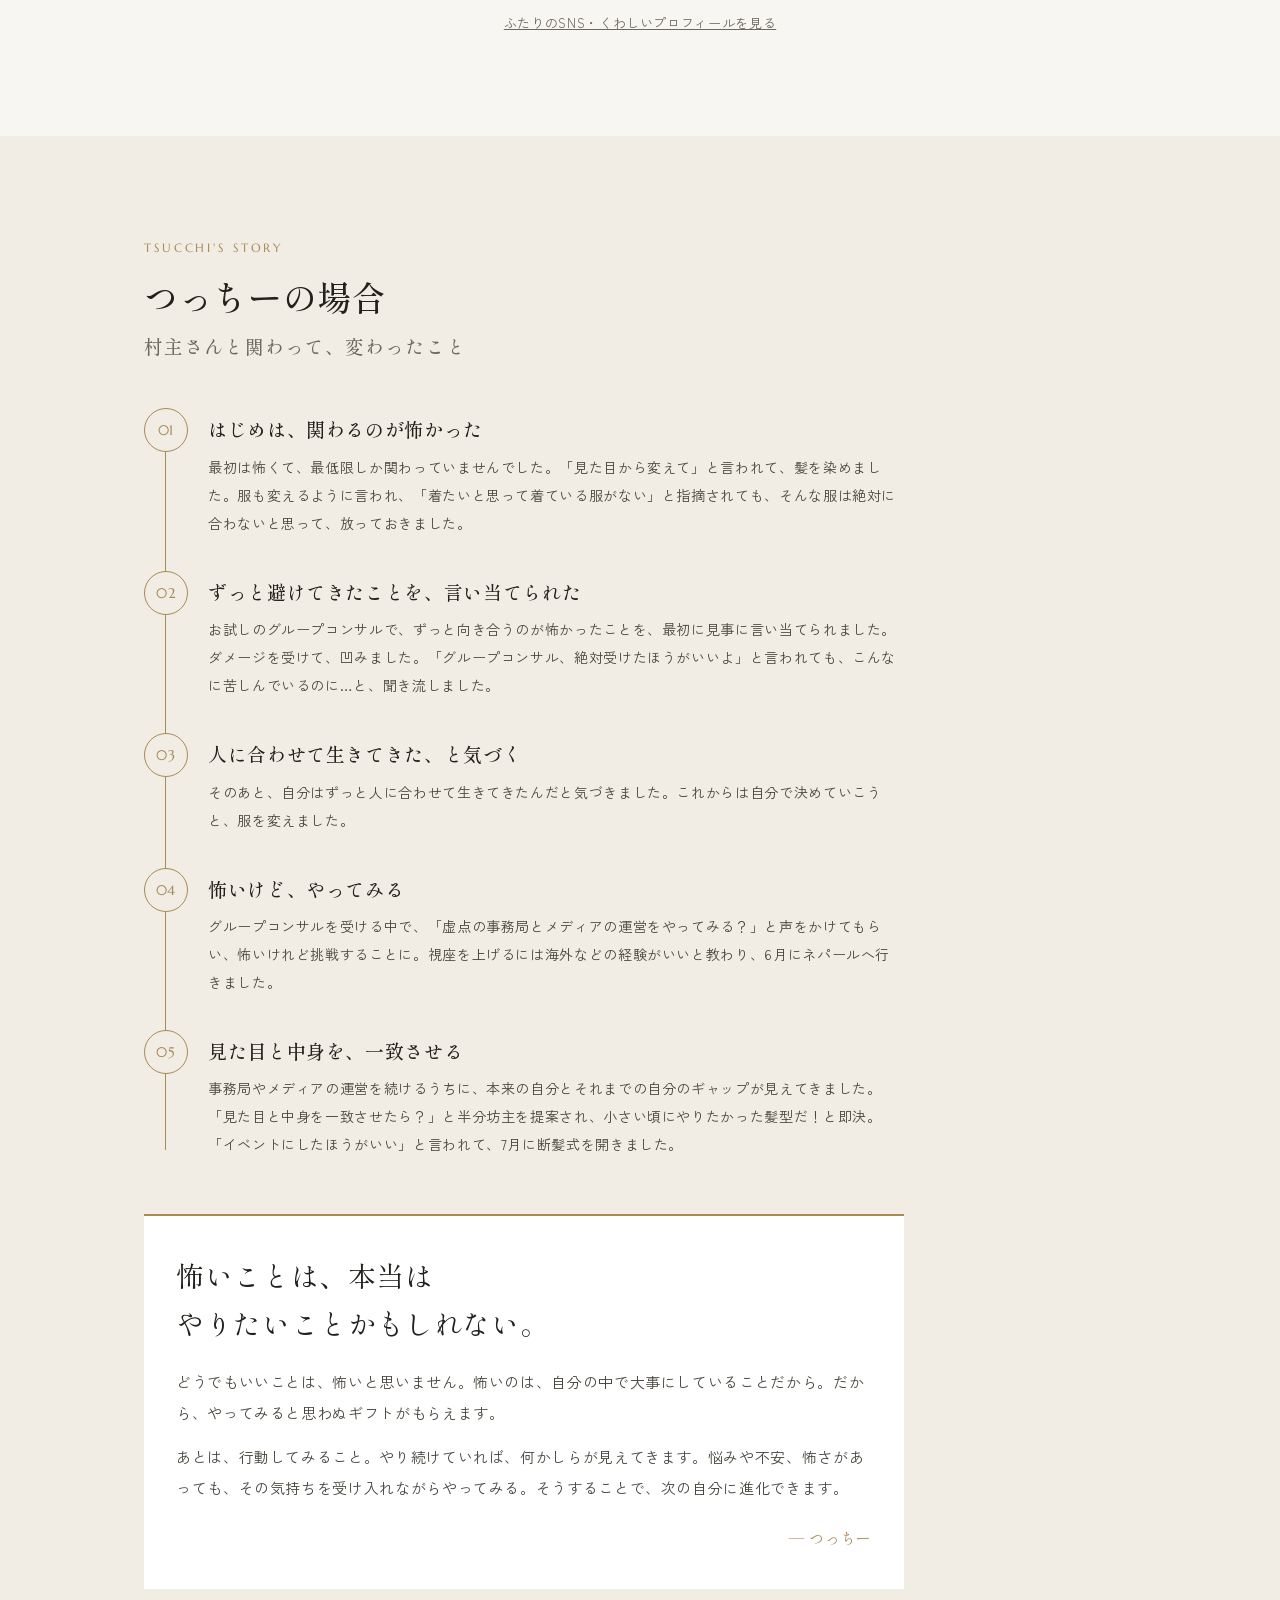
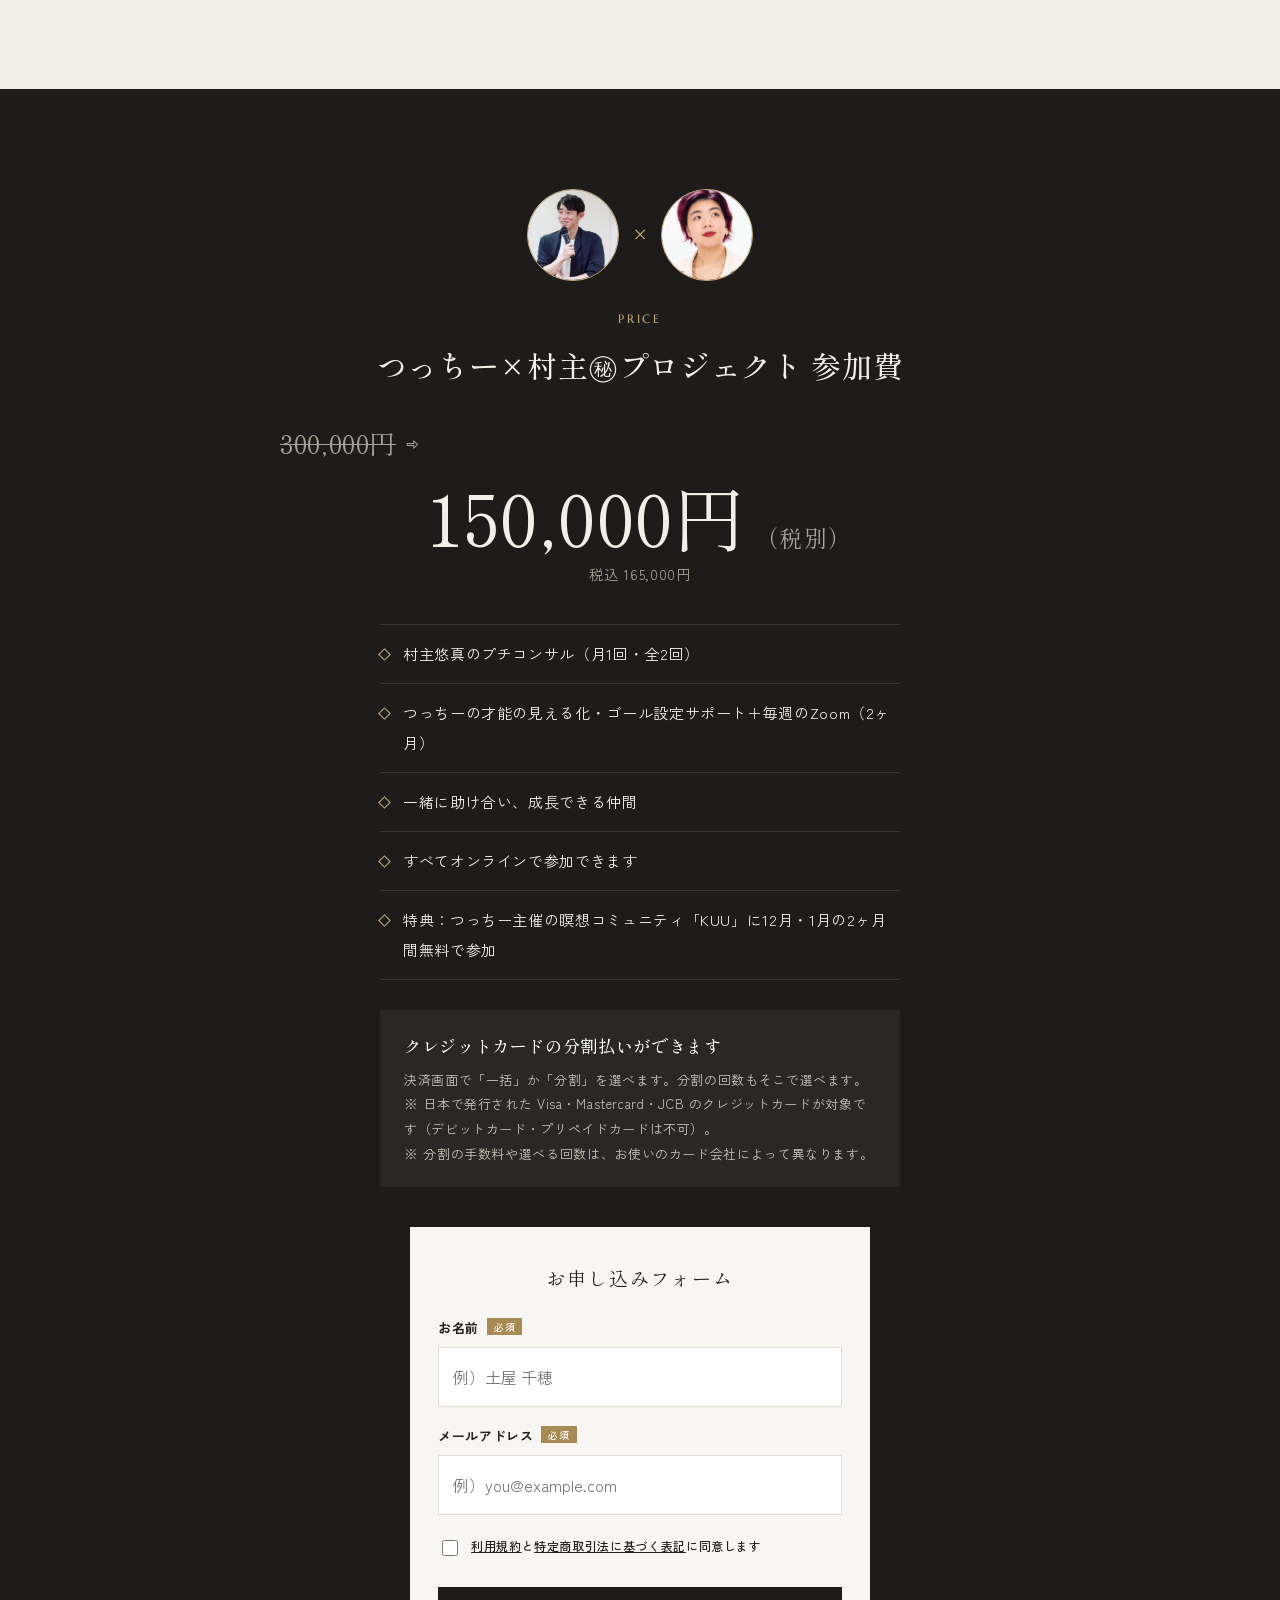
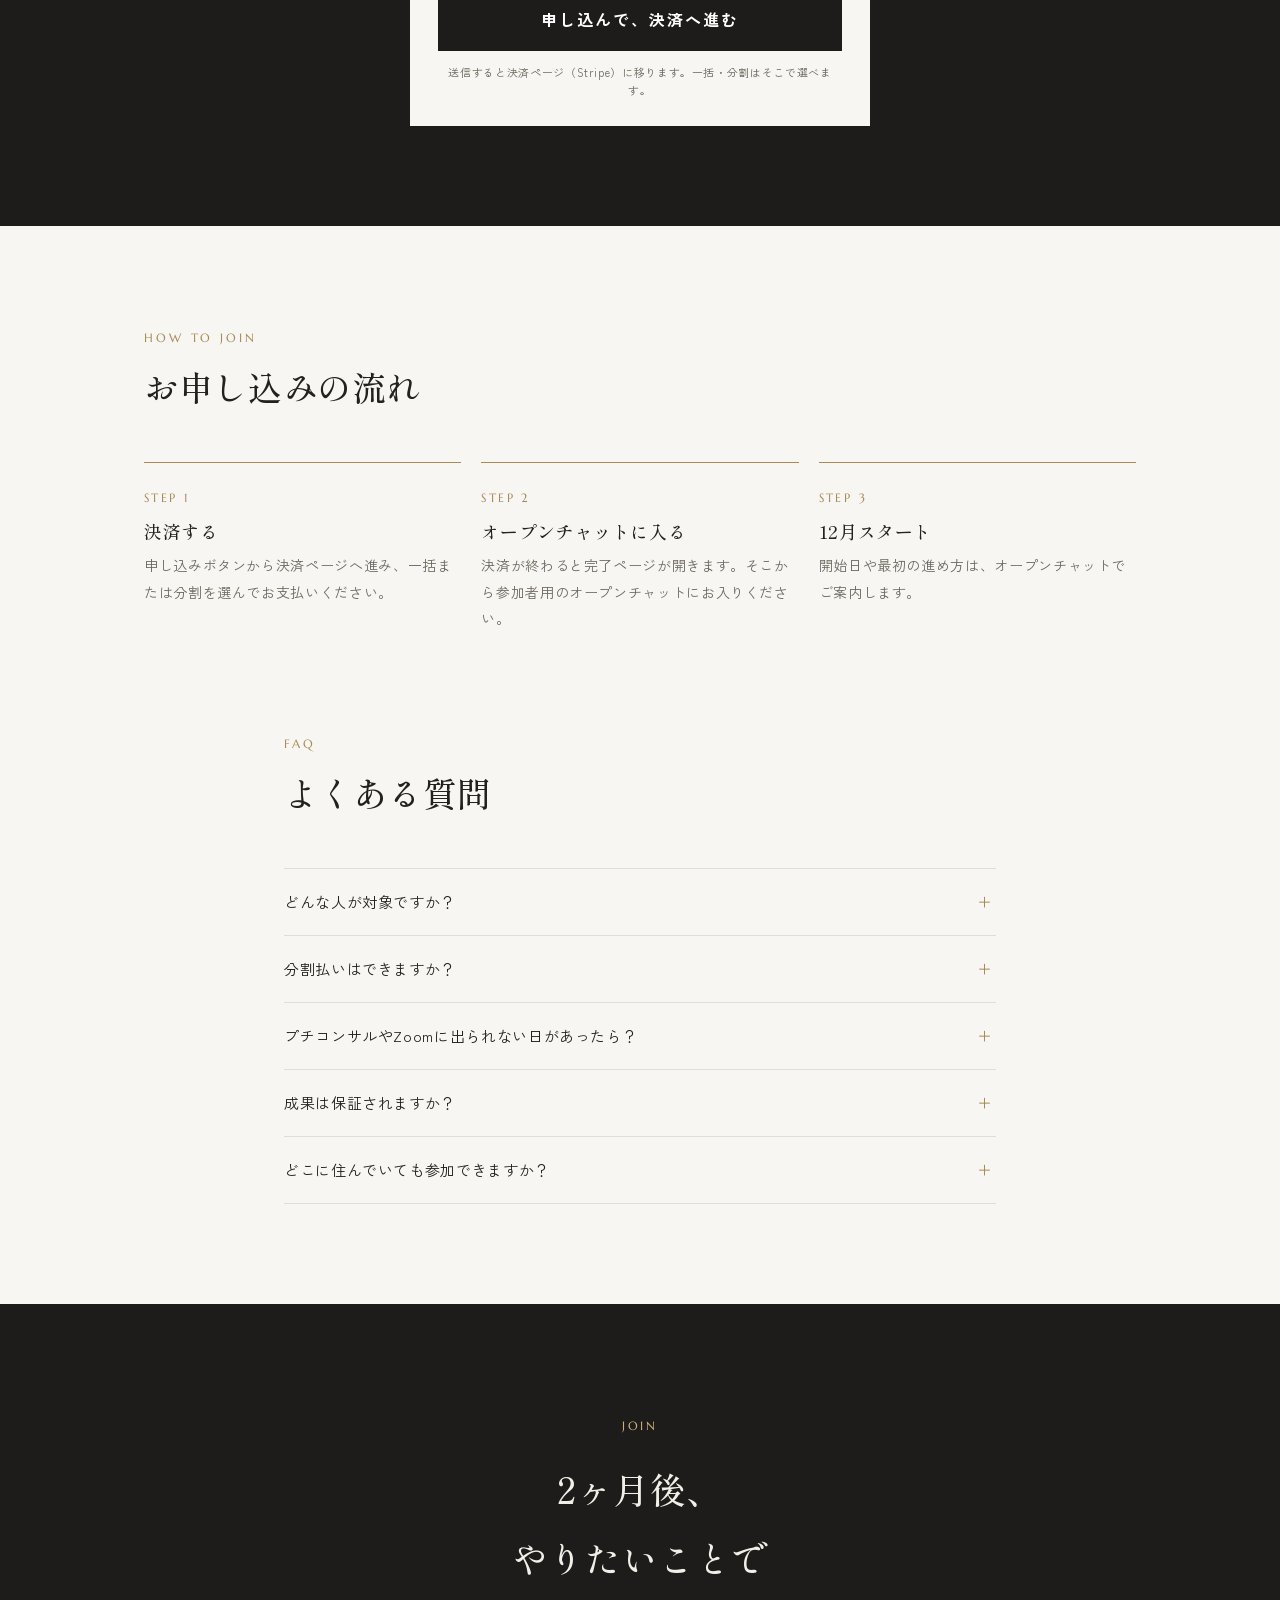
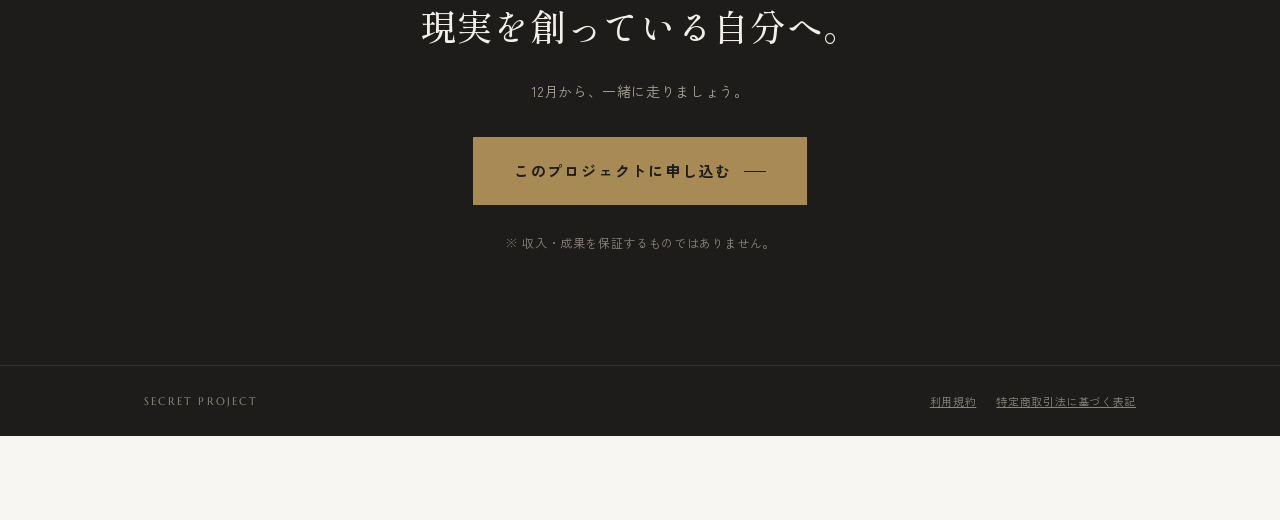
==== commit 7e8d1df7: "申し込みLPの参加費に「300,000円⇨」を追加 Co-Authored-By: Claude Opus 5.5 <noreply@anthropic.com> Claude-Session: ht" ====
--- a/apply.html
+++ b/apply.html
@@ -105,6 +105,8 @@
 .pcard{max-width:720px;margin:0 auto;text-align:center}
 .pcard h2{font-size:clamp(22px,3vw,30px);margin-top:10px}
 .pcard .yen{font-family:var(--min);font-size:clamp(46px,8vw,72px);line-height:1.2;margin-top:28px;letter-spacing:.02em}
+.pcard .was{font-family:var(--min);font-size:clamp(20px,3vw,26px);color:#a9a397;margin-top:28px;display:flex;align-items:center;gap:10px}
+.pcard .was s{text-decoration-thickness:1px}
 .pcard .yen small{font-size:.32em;color:#a9a397;margin-left:8px}
 .pcard .tax{color:#a9a397;font-size:14px}
 .pcard ul{list-style:none;margin:36px auto 0;padding:0;text-align:left;max-width:520px;border-top:1px solid #3a3731}
@@ -366,7 +368,8 @@
     <div class="duo"><img src="murasugi.jpg" alt="村主悠真" style="object-position:50% 20%"><span>×</span><img src="tsucchi.jpg" alt="つっちー" style="object-position:50% 15%"></div>
     <span class="en">PRICE</span>
     <h2>つっちー×村主㊙︎プロジェクト 参加費</h2>
-    <div class="yen">150,000円<small>（税別）</small></div>
+    <p class="was"><s>300,000円</s><span>⇨</span></p>
+    <div class="yen" style="margin-top:4px">150,000円<small>（税別）</small></div>
     <p class="tax">税込 165,000円</p>
     <ul>
       <li>村主悠真のプチコンサル（月1回・全2回）</li>
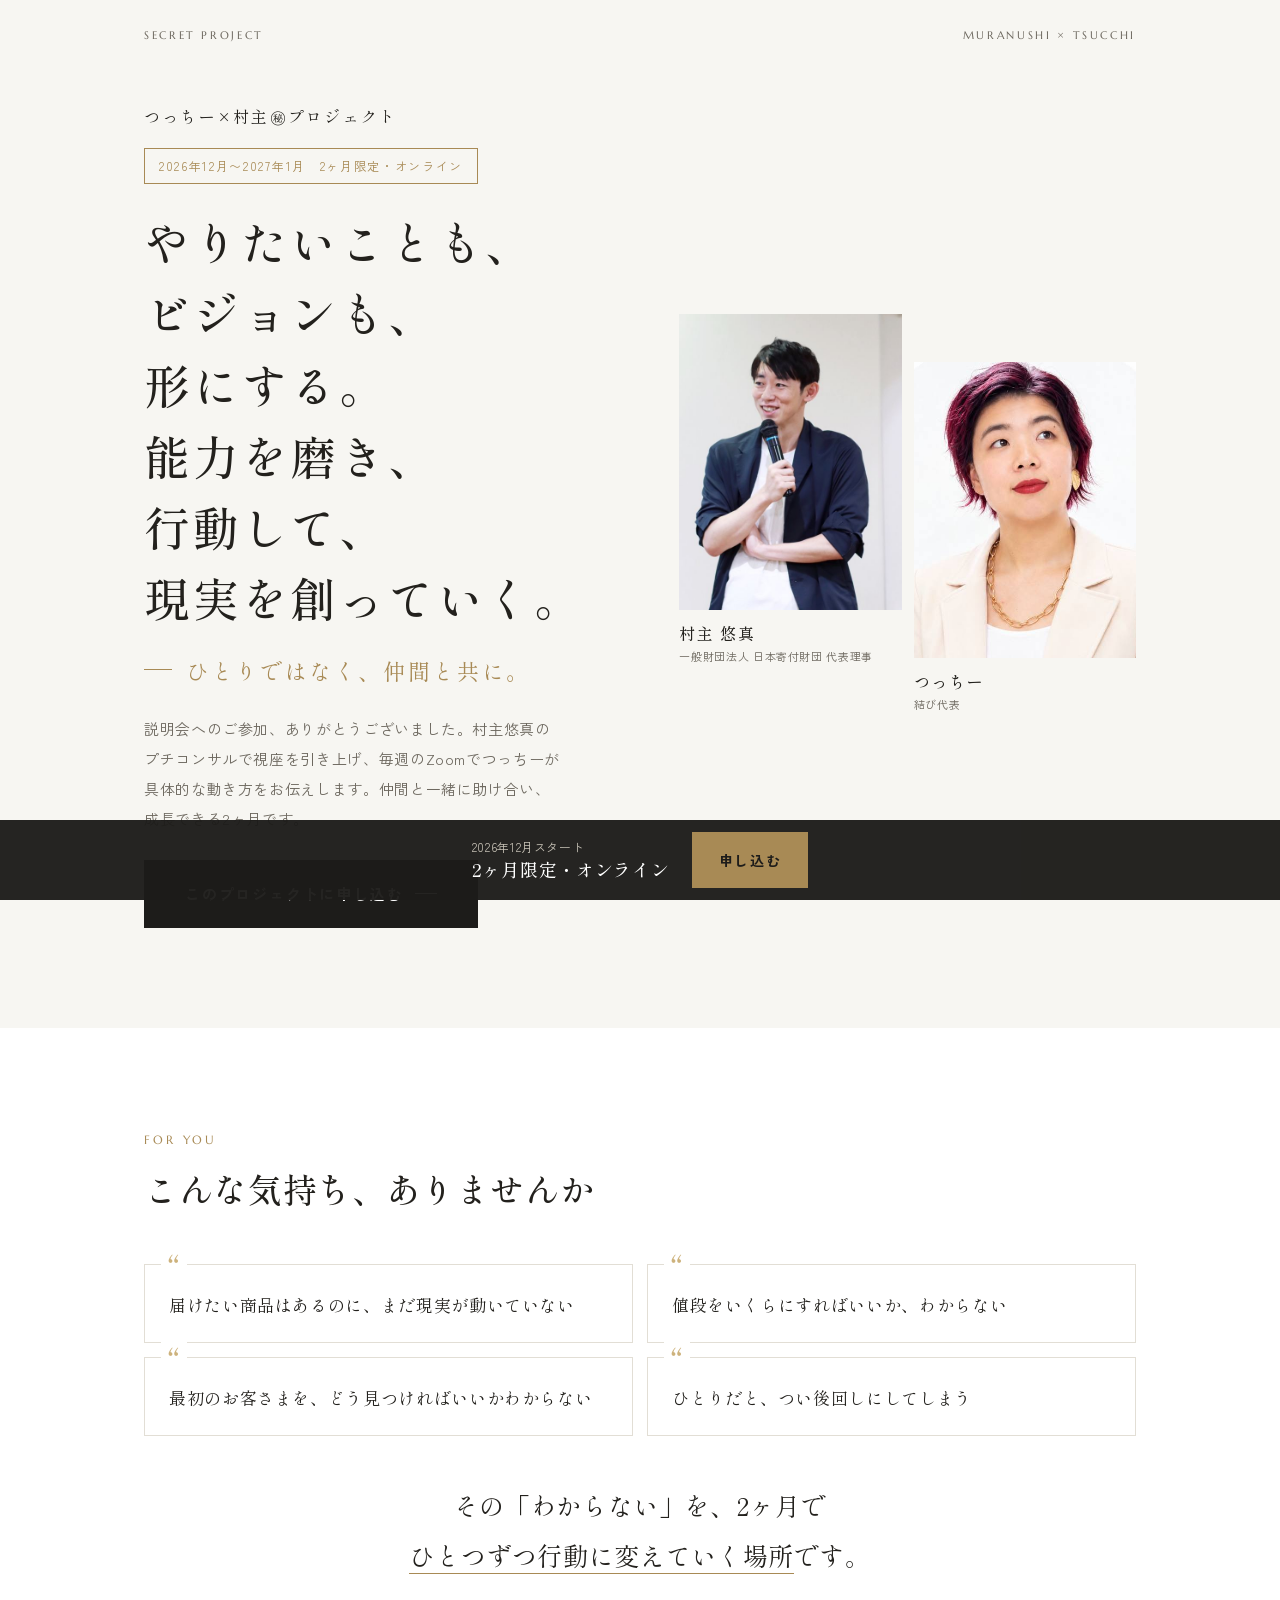
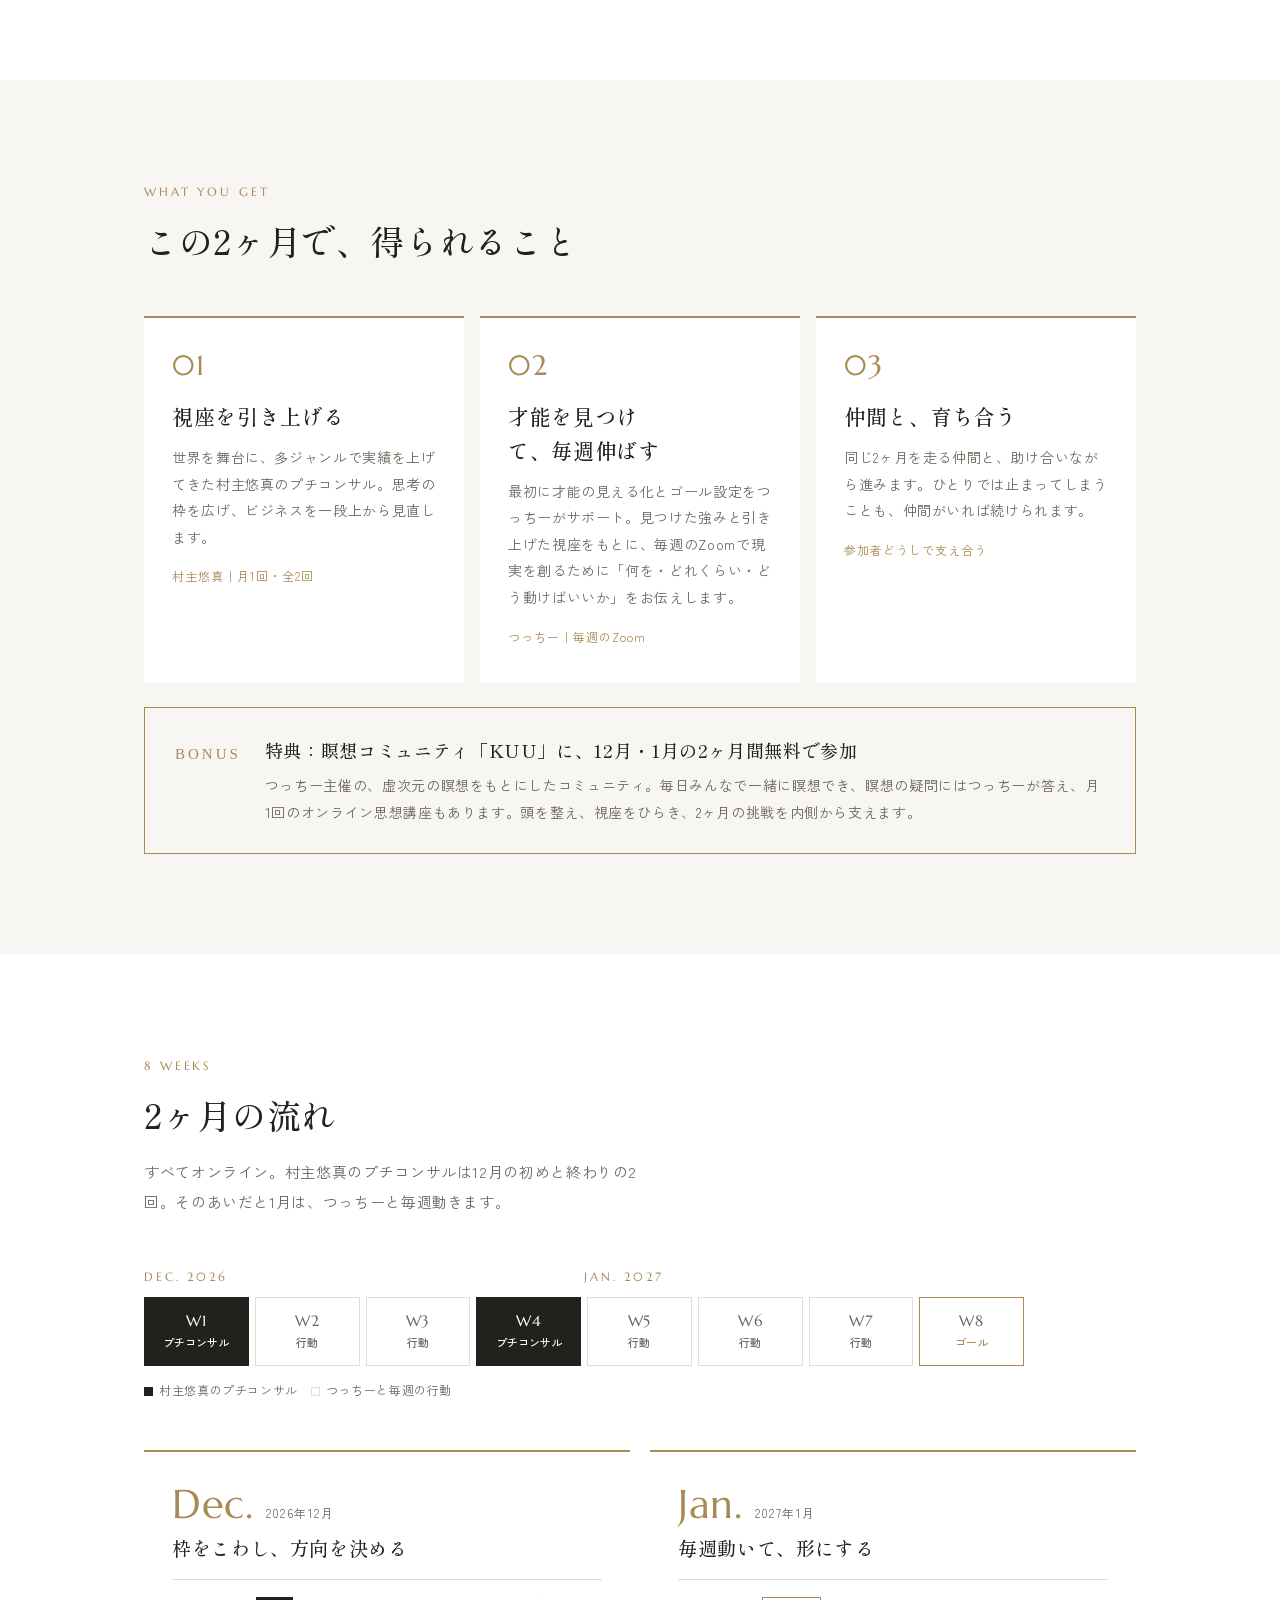
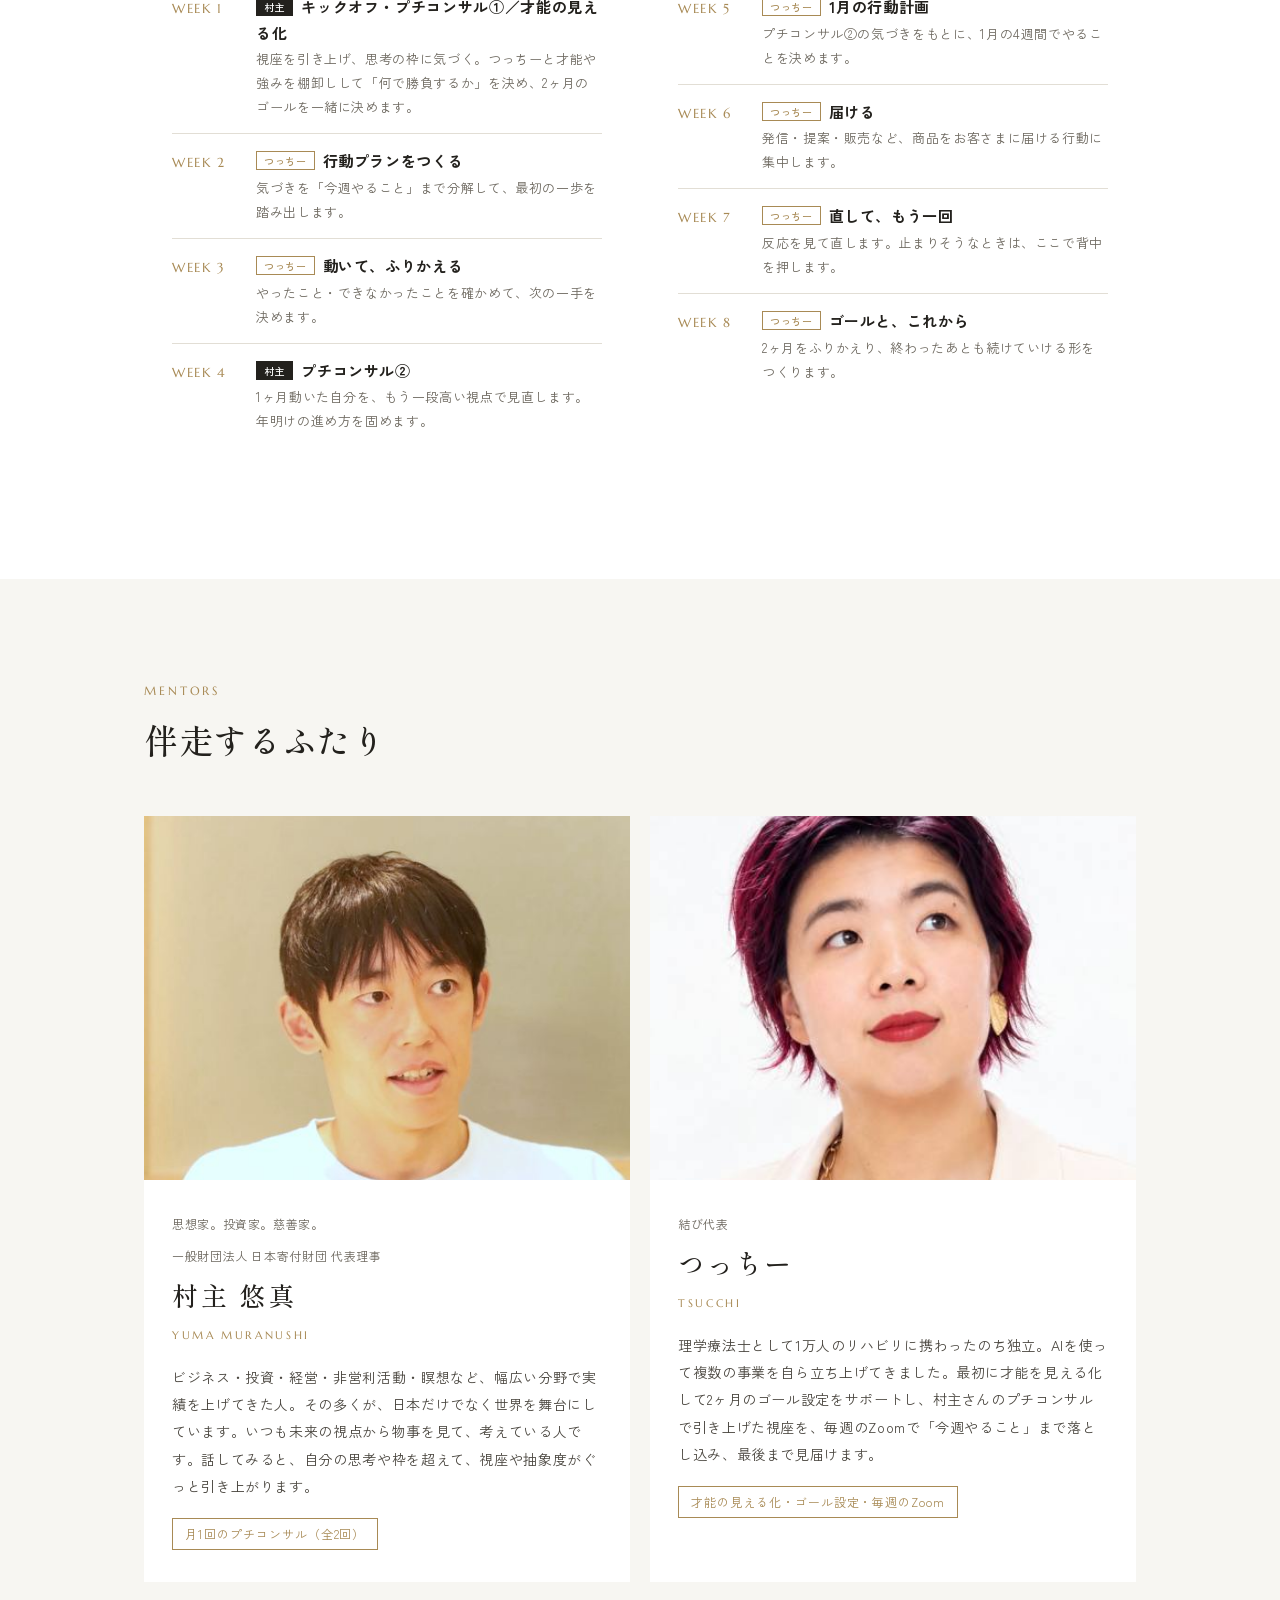
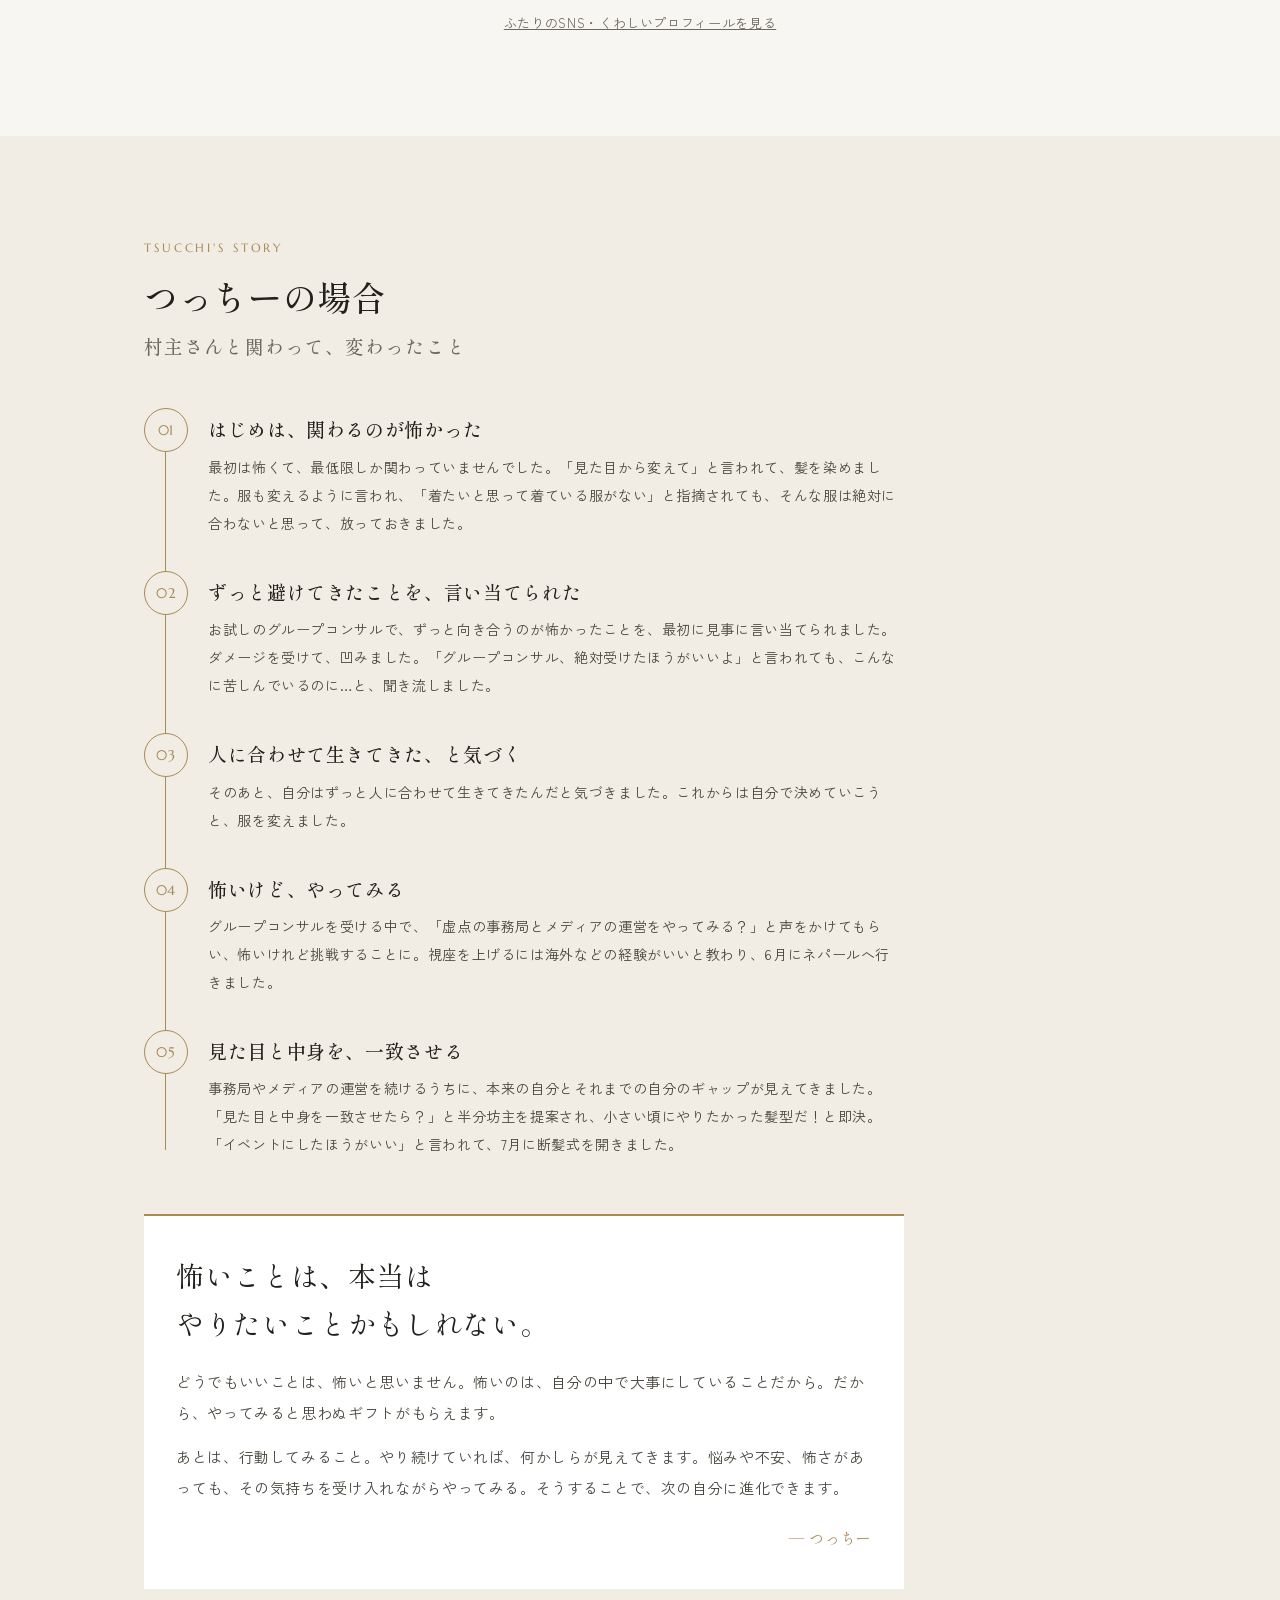
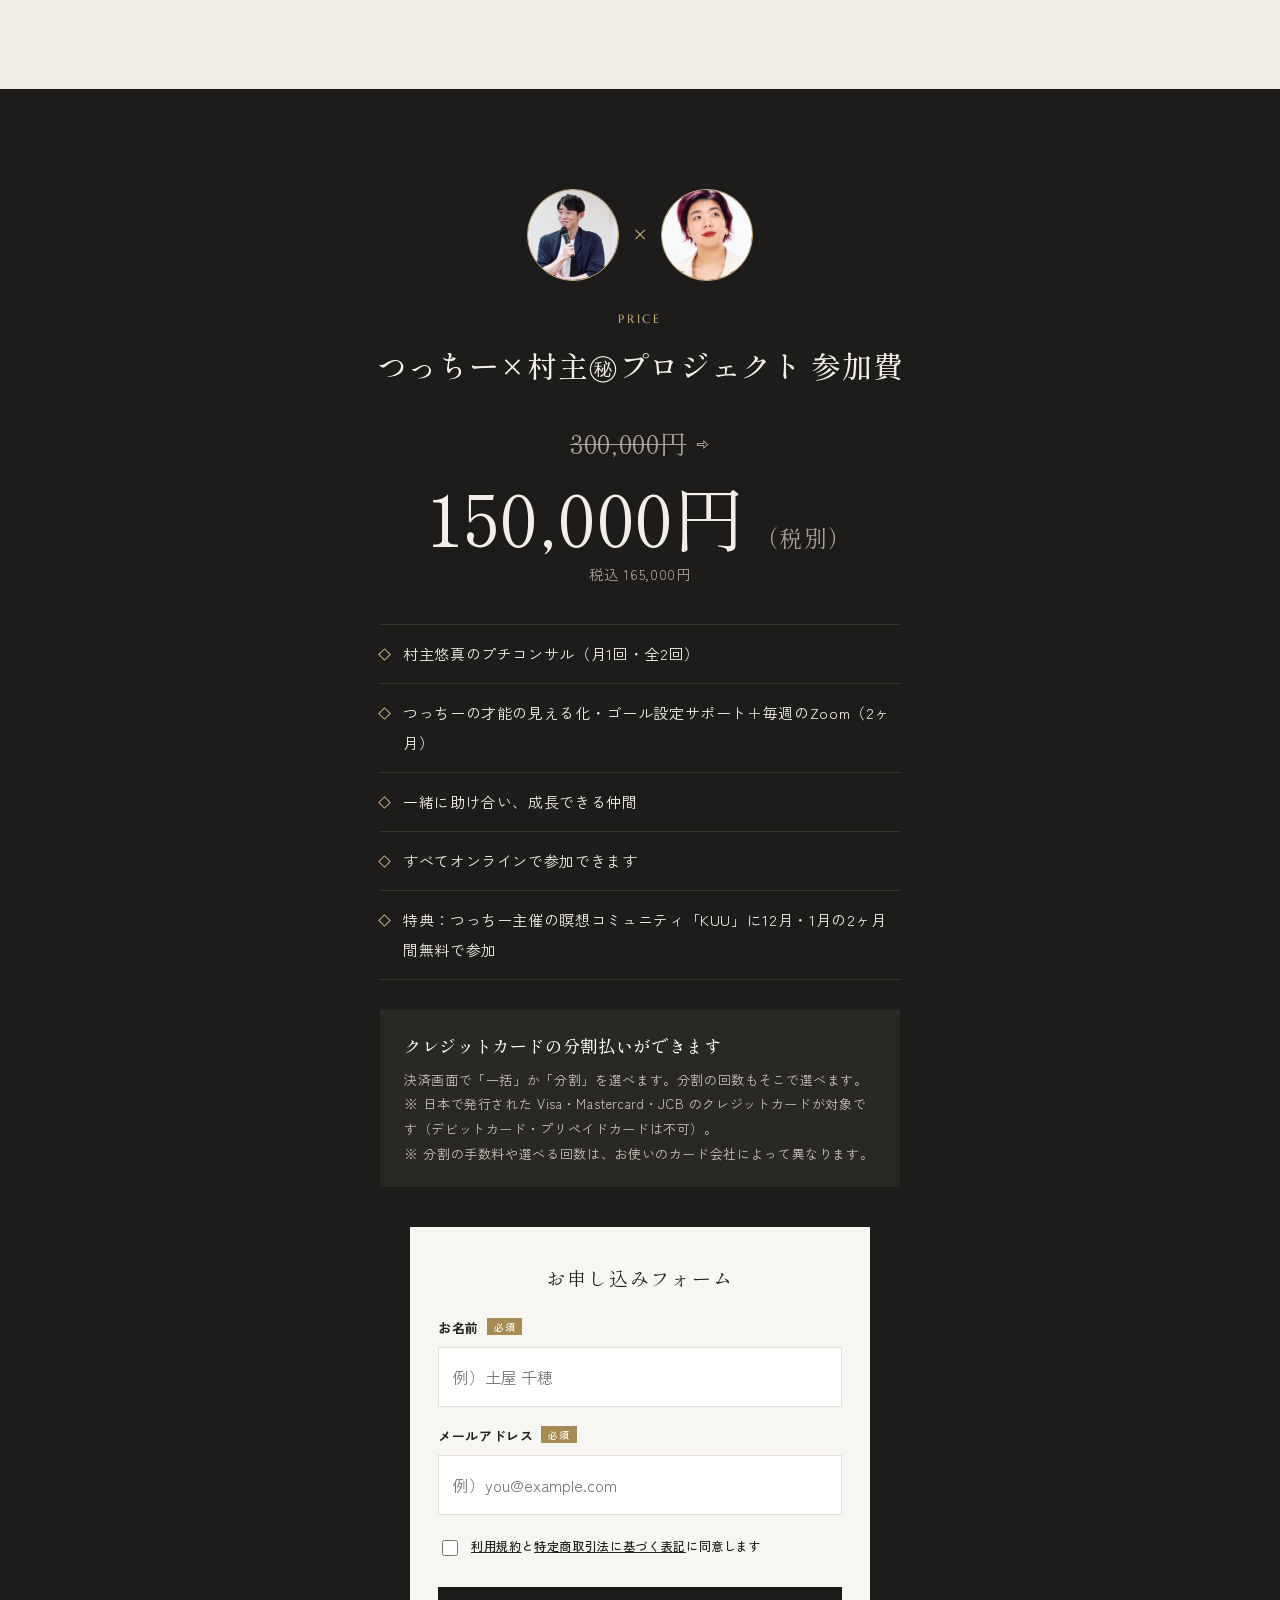
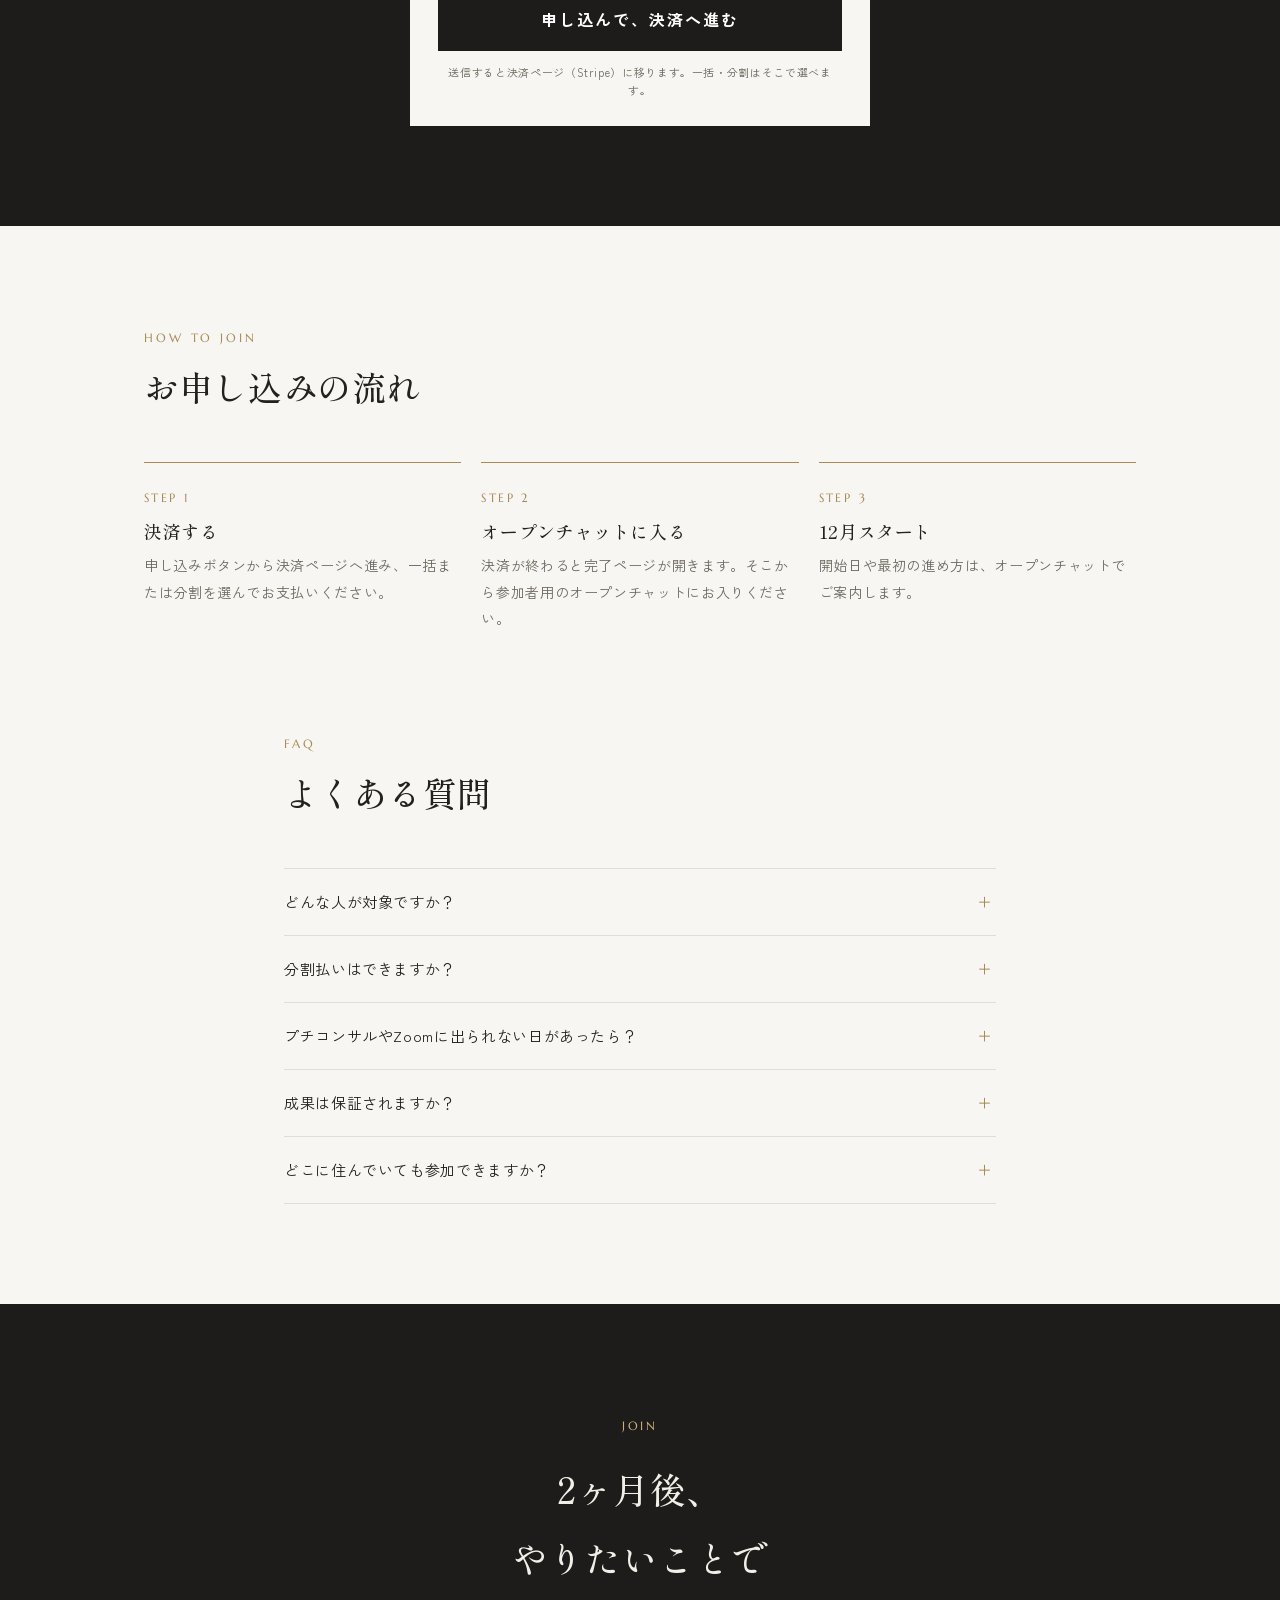
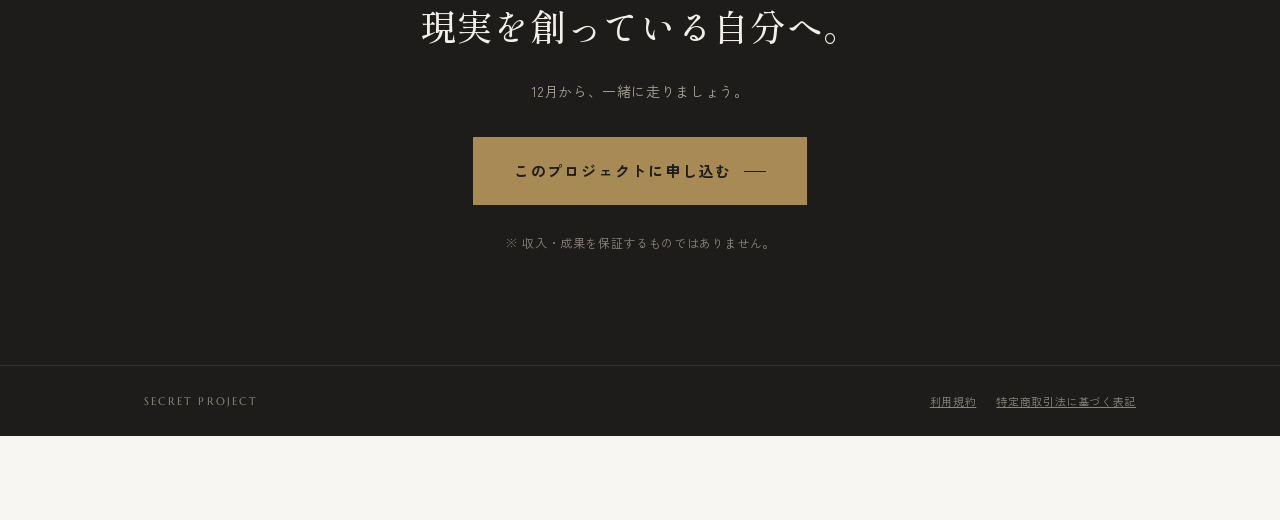
==== commit 25556b47: "300,000円表記を中央揃えに Co-Authored-By: Claude Opus 5.5 <noreply@anthropic.com> Claude-Session: https://cla" ====
--- a/apply.html
+++ b/apply.html
@@ -105,7 +105,7 @@
 .pcard{max-width:720px;margin:0 auto;text-align:center}
 .pcard h2{font-size:clamp(22px,3vw,30px);margin-top:10px}
 .pcard .yen{font-family:var(--min);font-size:clamp(46px,8vw,72px);line-height:1.2;margin-top:28px;letter-spacing:.02em}
-.pcard .was{font-family:var(--min);font-size:clamp(20px,3vw,26px);color:#a9a397;margin-top:28px;display:flex;align-items:center;gap:10px}
+.pcard .was{font-family:var(--min);font-size:clamp(20px,3vw,26px);color:#a9a397;margin-top:28px;display:flex;align-items:center;justify-content:center;gap:10px}
 .pcard .was s{text-decoration-thickness:1px}
 .pcard .yen small{font-size:.32em;color:#a9a397;margin-left:8px}
 .pcard .tax{color:#a9a397;font-size:14px}
